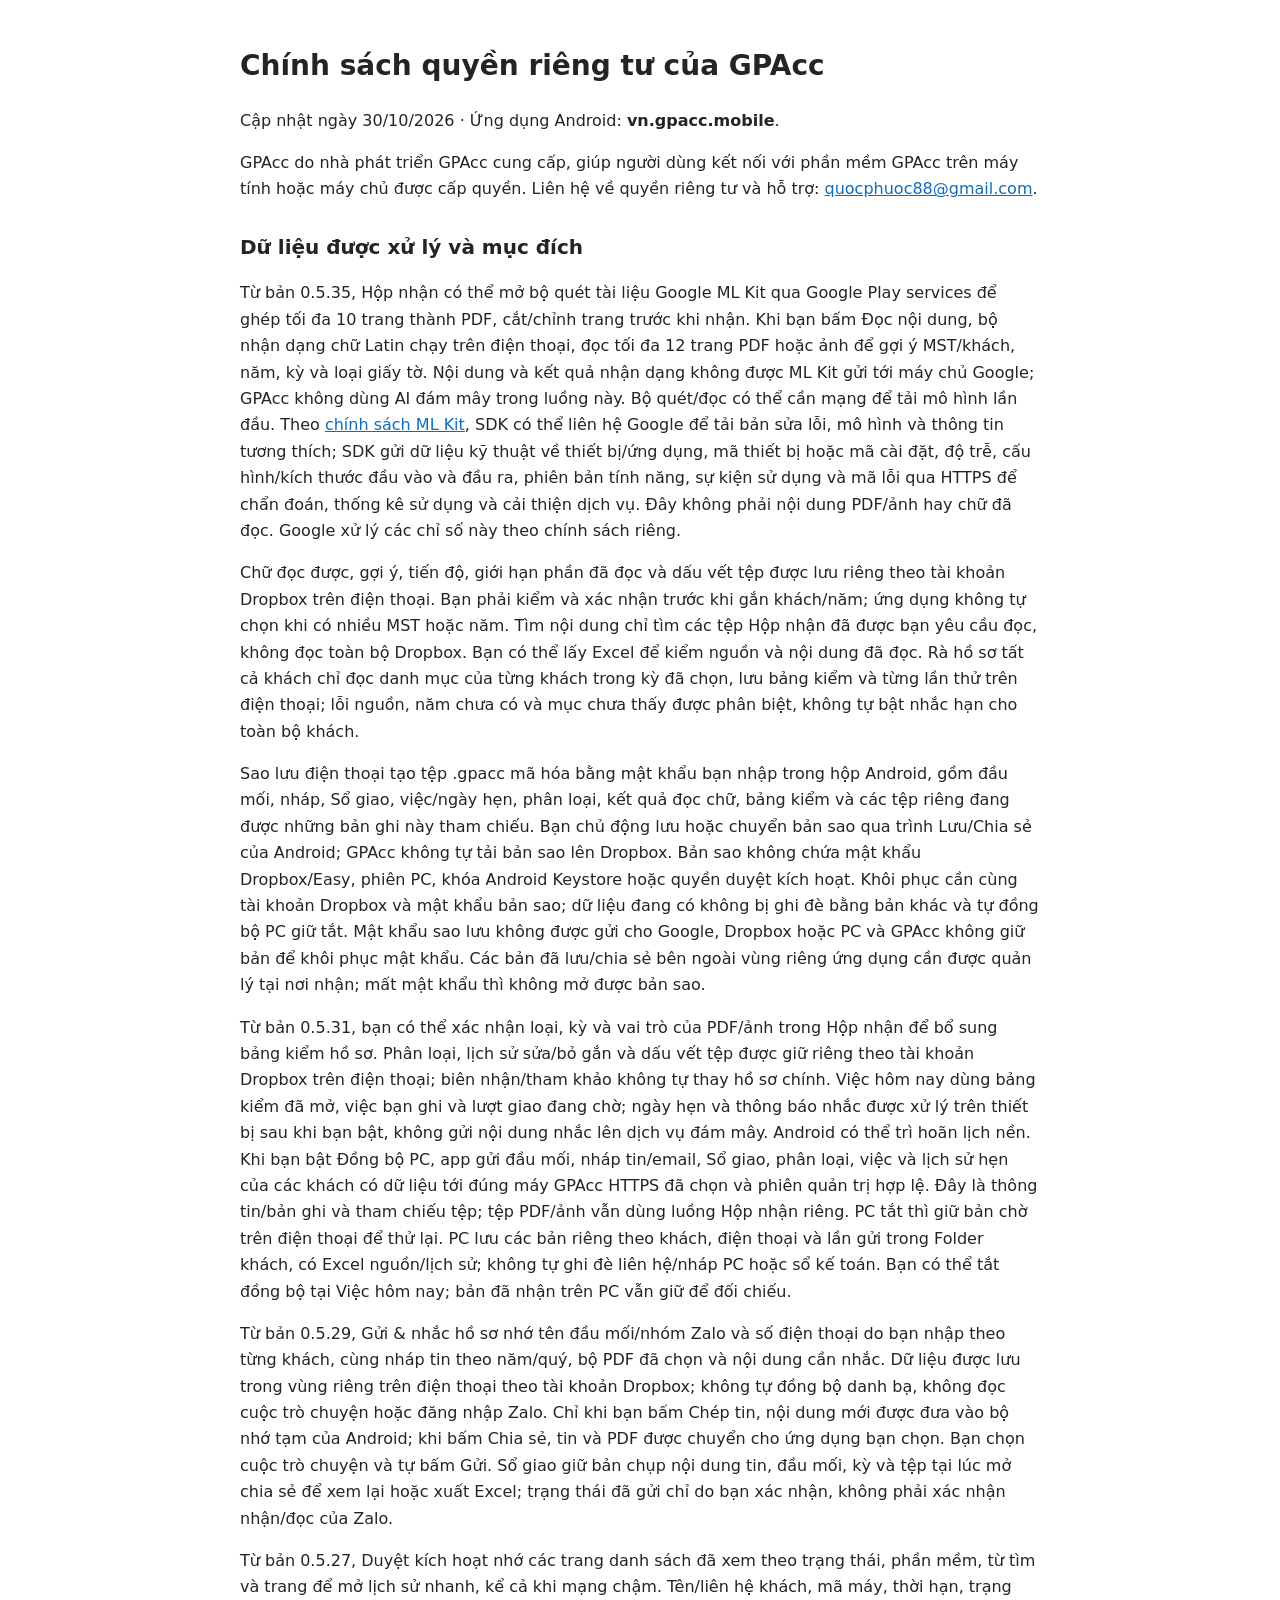
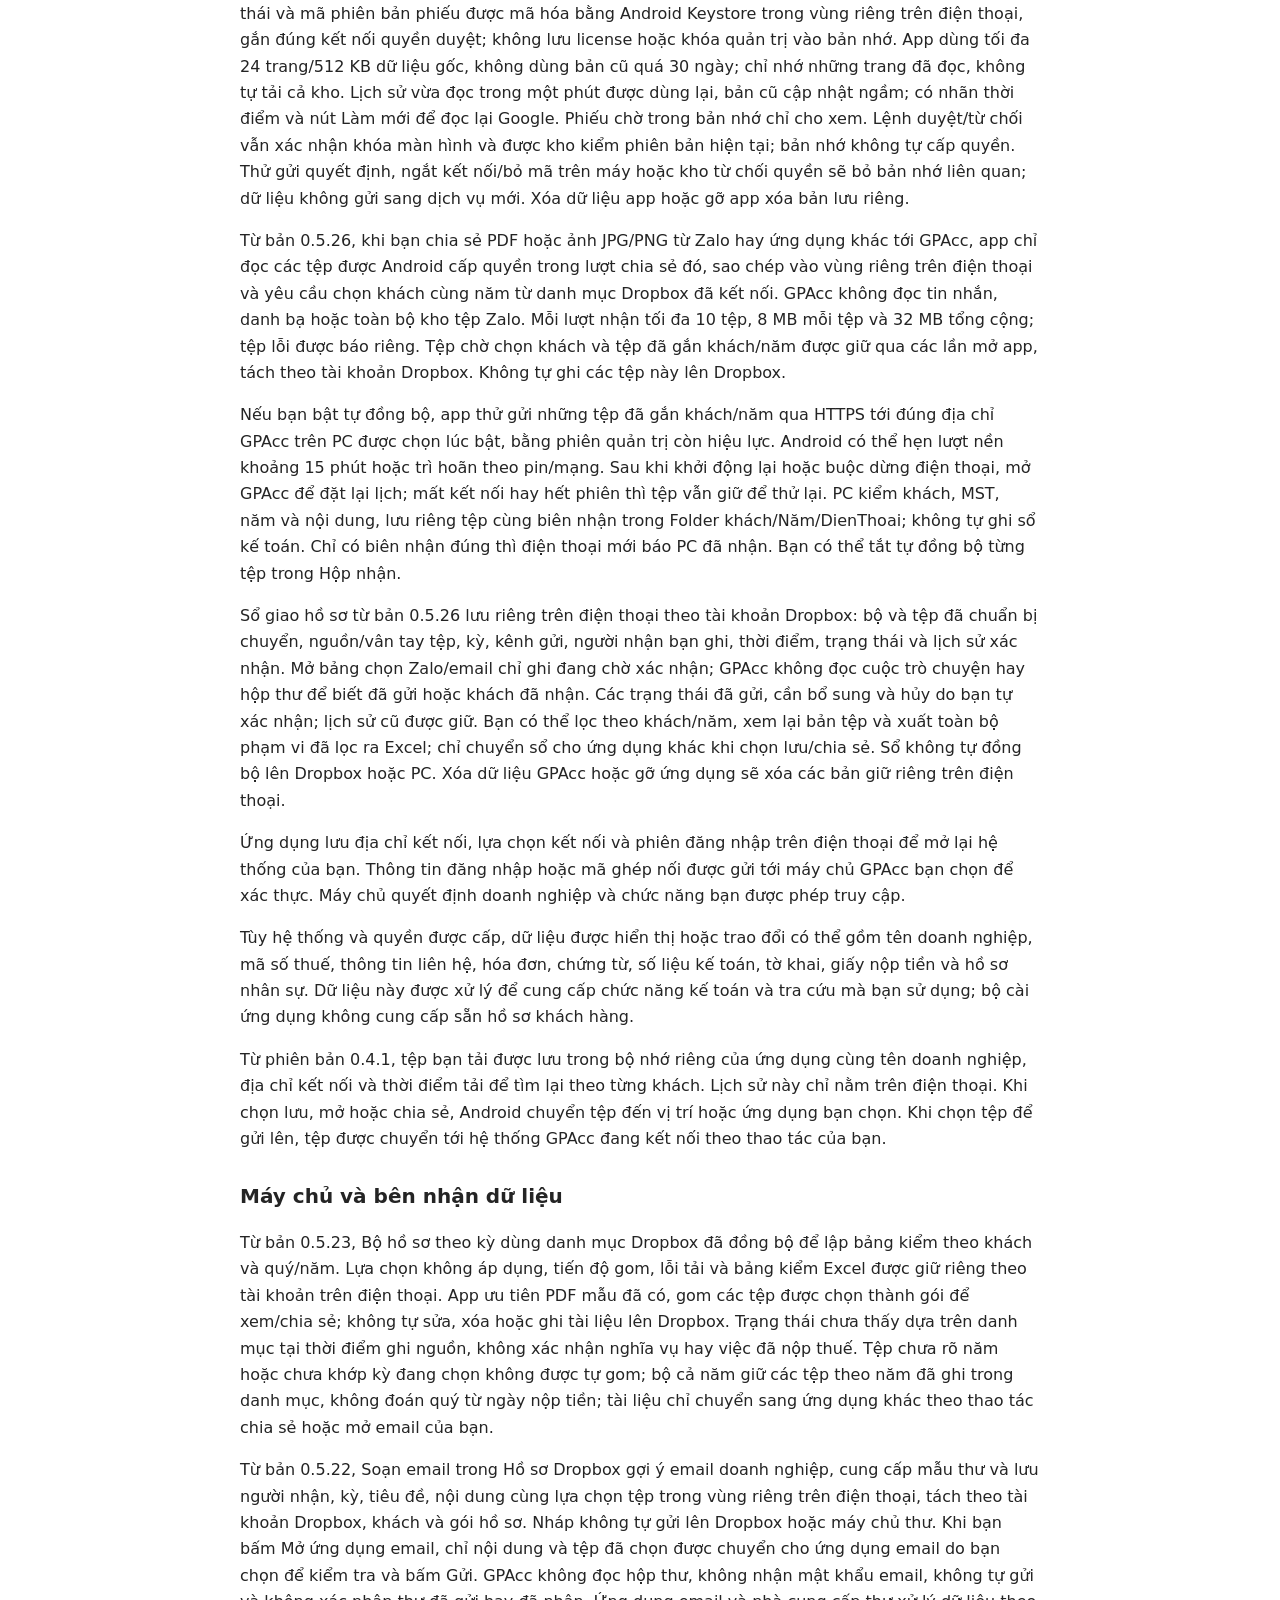
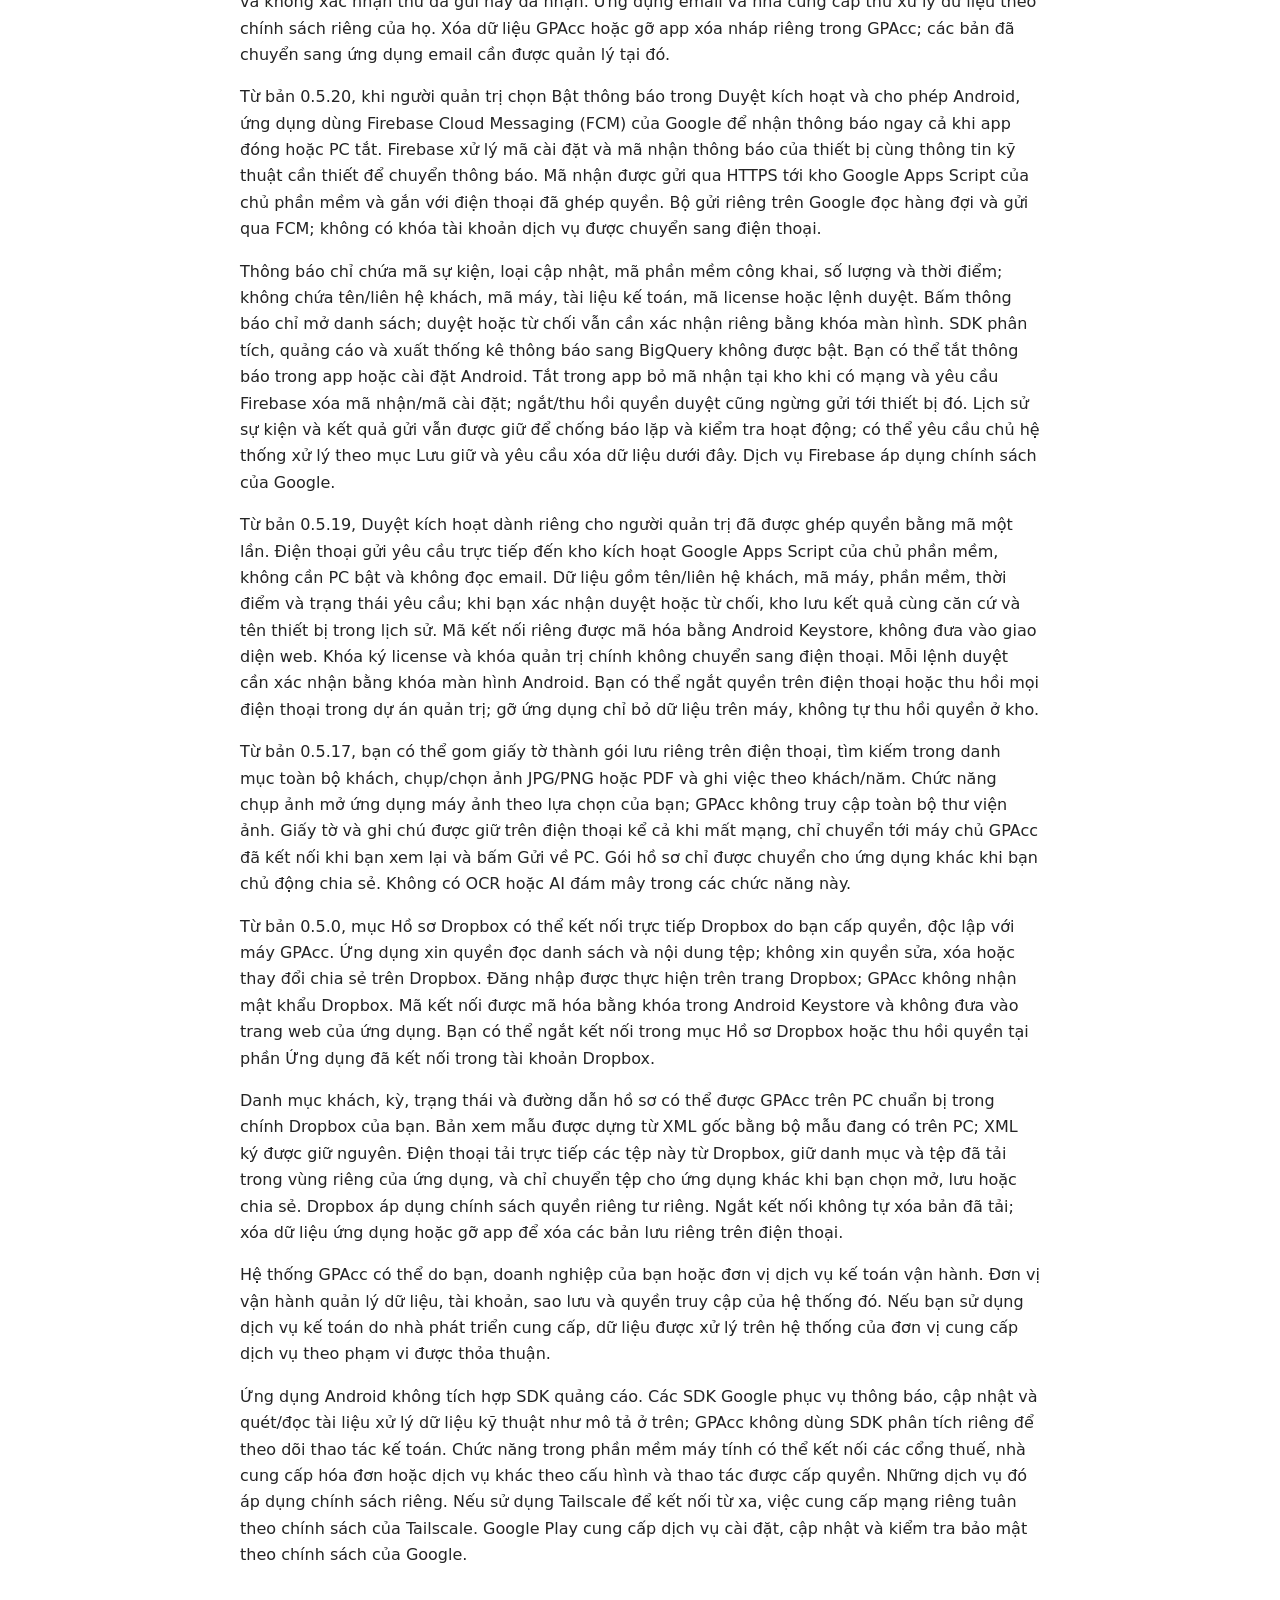
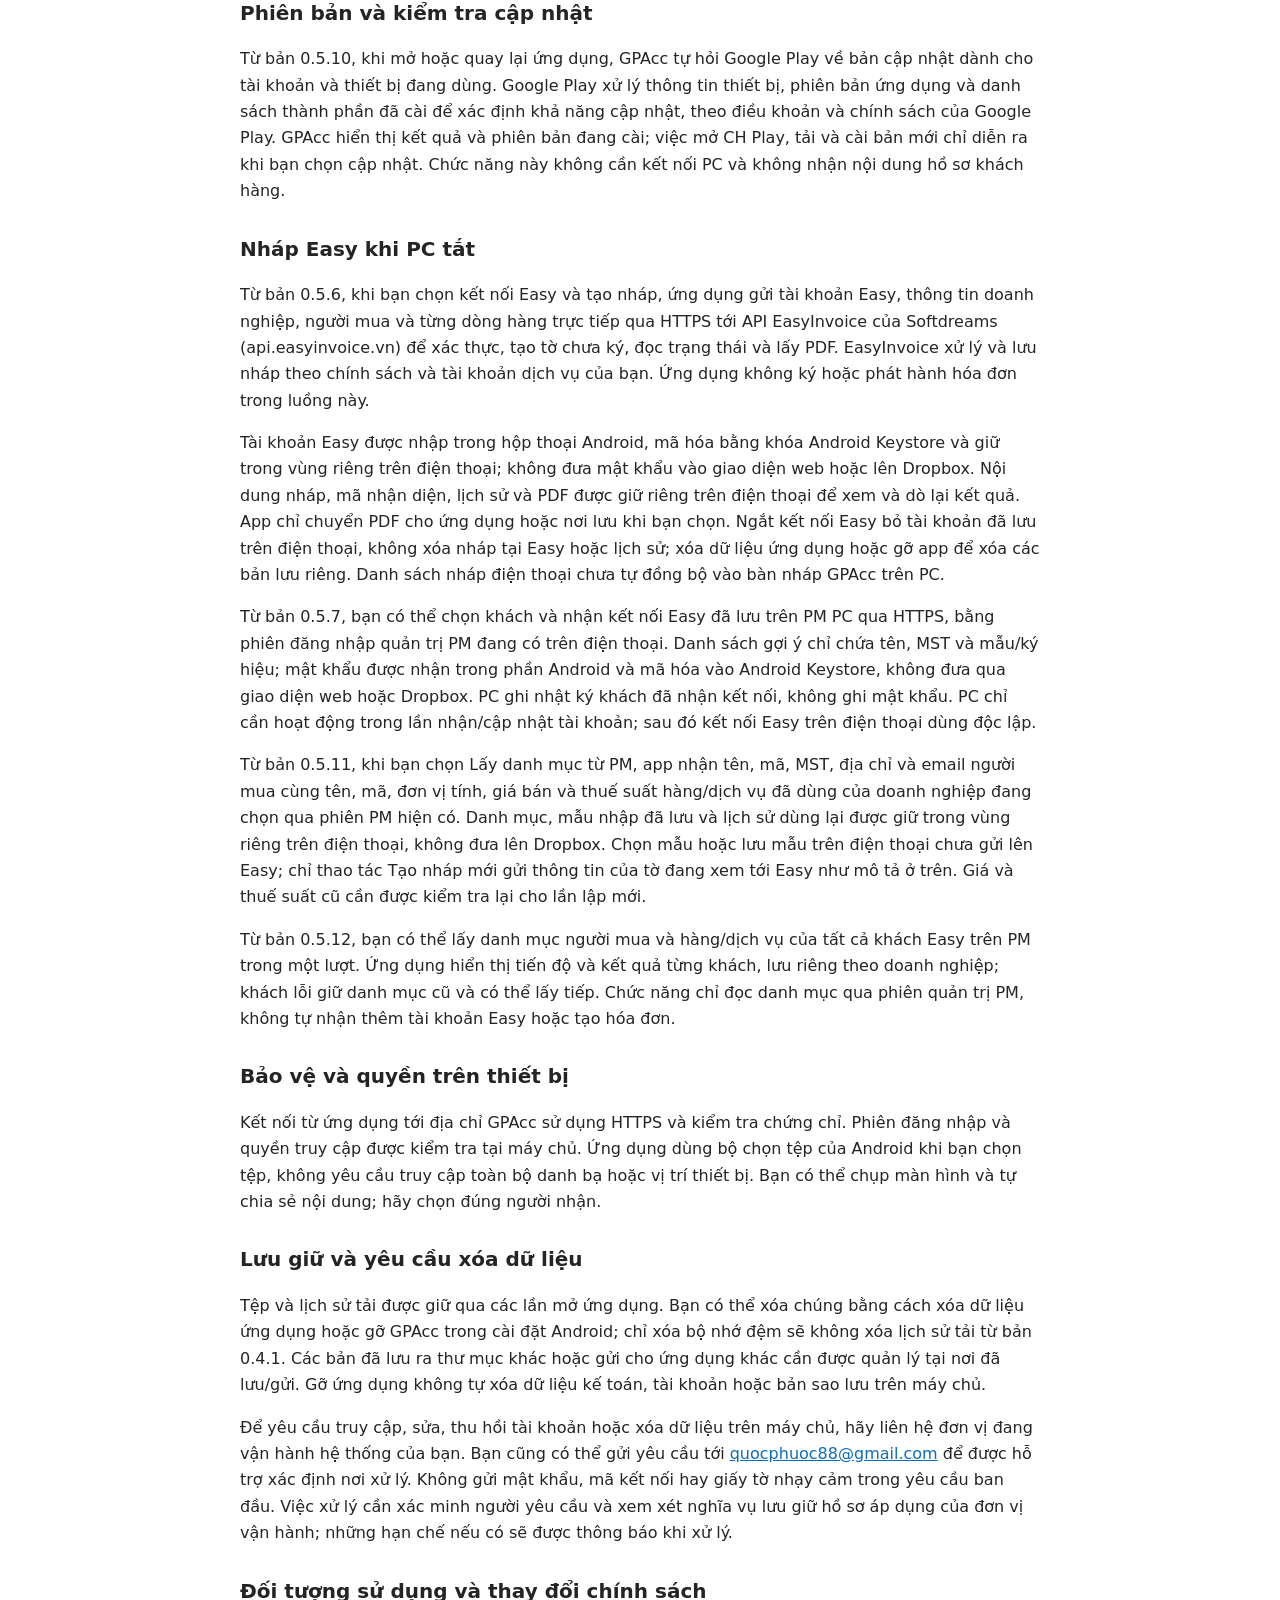
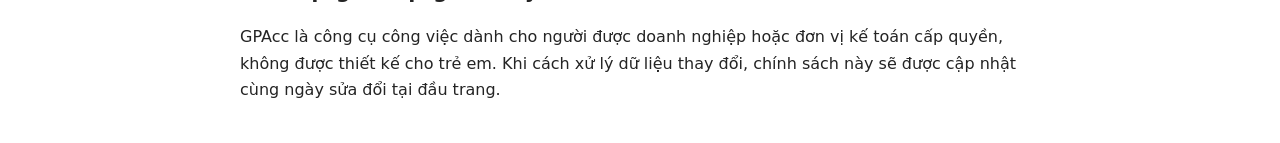
==== privacy.html @ acc5f8e7 "Android0.5.35: quet/doc chu tren dien thoai, thong ke SDK va sao luu ma hoa — user approved" ====
<!doctype html><html lang="vi"><head><meta charset="utf-8"><meta name="viewport" content="width=device-width,initial-scale=1">
<title>GPAcc — Chính sách quyền riêng tư</title>
<style>body{font:16px/1.65 system-ui,sans-serif;color:#242424;max-width:800px;margin:auto;padding:24px}h1{font-size:28px}h2{font-size:20px;margin-top:28px}a{color:#0F6CBD}</style></head><body>
<h1>Chính sách quyền riêng tư của GPAcc</h1><p>Cập nhật ngày 30/10/2026 · Ứng dụng Android: <strong>vn.gpacc.mobile</strong>.</p>
<p>GPAcc do nhà phát triển GPAcc cung cấp, giúp người dùng kết nối với phần mềm GPAcc trên máy tính hoặc máy chủ được cấp quyền. Liên hệ về quyền riêng tư và hỗ trợ: <a href="mailto:quocphuoc88@gmail.com">quocphuoc88@gmail.com</a>.</p>
<h2>Dữ liệu được xử lý và mục đích</h2>
<p>Từ bản 0.5.35, Hộp nhận có thể mở bộ quét tài liệu Google ML Kit qua Google Play services để ghép tối đa 10 trang thành PDF, cắt/chỉnh trang trước khi nhận. Khi bạn bấm Đọc nội dung, bộ nhận dạng chữ Latin chạy trên điện thoại, đọc tối đa 12 trang PDF hoặc ảnh để gợi ý MST/khách, năm, kỳ và loại giấy tờ. Nội dung và kết quả nhận dạng không được ML Kit gửi tới máy chủ Google; GPAcc không dùng AI đám mây trong luồng này. Bộ quét/đọc có thể cần mạng để tải mô hình lần đầu. Theo <a href="https://developers.google.com/ml-kit/terms">chính sách ML Kit</a>, SDK có thể liên hệ Google để tải bản sửa lỗi, mô hình và thông tin tương thích; SDK gửi dữ liệu kỹ thuật về thiết bị/ứng dụng, mã thiết bị hoặc mã cài đặt, độ trễ, cấu hình/kích thước đầu vào và đầu ra, phiên bản tính năng, sự kiện sử dụng và mã lỗi qua HTTPS để chẩn đoán, thống kê sử dụng và cải thiện dịch vụ. Đây không phải nội dung PDF/ảnh hay chữ đã đọc. Google xử lý các chỉ số này theo chính sách riêng.</p>
<p>Chữ đọc được, gợi ý, tiến độ, giới hạn phần đã đọc và dấu vết tệp được lưu riêng theo tài khoản Dropbox trên điện thoại. Bạn phải kiểm và xác nhận trước khi gắn khách/năm; ứng dụng không tự chọn khi có nhiều MST hoặc năm. Tìm nội dung chỉ tìm các tệp Hộp nhận đã được bạn yêu cầu đọc, không đọc toàn bộ Dropbox. Bạn có thể lấy Excel để kiểm nguồn và nội dung đã đọc. Rà hồ sơ tất cả khách chỉ đọc danh mục của từng khách trong kỳ đã chọn, lưu bảng kiểm và từng lần thử trên điện thoại; lỗi nguồn, năm chưa có và mục chưa thấy được phân biệt, không tự bật nhắc hạn cho toàn bộ khách.</p>
<p>Sao lưu điện thoại tạo tệp .gpacc mã hóa bằng mật khẩu bạn nhập trong hộp Android, gồm đầu mối, nháp, Sổ giao, việc/ngày hẹn, phân loại, kết quả đọc chữ, bảng kiểm và các tệp riêng đang được những bản ghi này tham chiếu. Bạn chủ động lưu hoặc chuyển bản sao qua trình Lưu/Chia sẻ của Android; GPAcc không tự tải bản sao lên Dropbox. Bản sao không chứa mật khẩu Dropbox/Easy, phiên PC, khóa Android Keystore hoặc quyền duyệt kích hoạt. Khôi phục cần cùng tài khoản Dropbox và mật khẩu bản sao; dữ liệu đang có không bị ghi đè bằng bản khác và tự đồng bộ PC giữ tắt. Mật khẩu sao lưu không được gửi cho Google, Dropbox hoặc PC và GPAcc không giữ bản để khôi phục mật khẩu. Các bản đã lưu/chia sẻ bên ngoài vùng riêng ứng dụng cần được quản lý tại nơi nhận; mất mật khẩu thì không mở được bản sao.</p>
<p>Từ bản 0.5.31, bạn có thể xác nhận loại, kỳ và vai trò của PDF/ảnh trong Hộp nhận để bổ sung bảng kiểm hồ sơ. Phân loại, lịch sử sửa/bỏ gắn và dấu vết tệp được giữ riêng theo tài khoản Dropbox trên điện thoại; biên nhận/tham khảo không tự thay hồ sơ chính. Việc hôm nay dùng bảng kiểm đã mở, việc bạn ghi và lượt giao đang chờ; ngày hẹn và thông báo nhắc được xử lý trên thiết bị sau khi bạn bật, không gửi nội dung nhắc lên dịch vụ đám mây. Android có thể trì hoãn lịch nền. Khi bạn bật Đồng bộ PC, app gửi đầu mối, nháp tin/email, Sổ giao, phân loại, việc và lịch sử hẹn của các khách có dữ liệu tới đúng máy GPAcc HTTPS đã chọn và phiên quản trị hợp lệ. Đây là thông tin/bản ghi và tham chiếu tệp; tệp PDF/ảnh vẫn dùng luồng Hộp nhận riêng. PC tắt thì giữ bản chờ trên điện thoại để thử lại. PC lưu các bản riêng theo khách, điện thoại và lần gửi trong Folder khách, có Excel nguồn/lịch sử; không tự ghi đè liên hệ/nháp PC hoặc sổ kế toán. Bạn có thể tắt đồng bộ tại Việc hôm nay; bản đã nhận trên PC vẫn giữ để đối chiếu.</p>
<p>Từ bản 0.5.29, Gửi &amp; nhắc hồ sơ nhớ tên đầu mối/nhóm Zalo và số điện thoại do bạn nhập theo từng khách, cùng nháp tin theo năm/quý, bộ PDF đã chọn và nội dung cần nhắc. Dữ liệu được lưu trong vùng riêng trên điện thoại theo tài khoản Dropbox; không tự đồng bộ danh bạ, không đọc cuộc trò chuyện hoặc đăng nhập Zalo. Chỉ khi bạn bấm Chép tin, nội dung mới được đưa vào bộ nhớ tạm của Android; khi bấm Chia sẻ, tin và PDF được chuyển cho ứng dụng bạn chọn. Bạn chọn cuộc trò chuyện và tự bấm Gửi. Sổ giao giữ bản chụp nội dung tin, đầu mối, kỳ và tệp tại lúc mở chia sẻ để xem lại hoặc xuất Excel; trạng thái đã gửi chỉ do bạn xác nhận, không phải xác nhận nhận/đọc của Zalo.</p>
<p>Từ bản 0.5.27, Duyệt kích hoạt nhớ các trang danh sách đã xem theo trạng thái, phần mềm, từ tìm và trang để mở lịch sử nhanh, kể cả khi mạng chậm. Tên/liên hệ khách, mã máy, thời hạn, trạng thái và mã phiên bản phiếu được mã hóa bằng Android Keystore trong vùng riêng trên điện thoại, gắn đúng kết nối quyền duyệt; không lưu license hoặc khóa quản trị vào bản nhớ. App dùng tối đa 24 trang/512 KB dữ liệu gốc, không dùng bản cũ quá 30 ngày; chỉ nhớ những trang đã đọc, không tự tải cả kho. Lịch sử vừa đọc trong một phút được dùng lại, bản cũ cập nhật ngầm; có nhãn thời điểm và nút Làm mới để đọc lại Google. Phiếu chờ trong bản nhớ chỉ cho xem. Lệnh duyệt/từ chối vẫn xác nhận khóa màn hình và được kho kiểm phiên bản hiện tại; bản nhớ không tự cấp quyền. Thử gửi quyết định, ngắt kết nối/bỏ mã trên máy hoặc kho từ chối quyền sẽ bỏ bản nhớ liên quan; dữ liệu không gửi sang dịch vụ mới. Xóa dữ liệu app hoặc gỡ app xóa bản lưu riêng.</p>
<p>Từ bản 0.5.26, khi bạn chia sẻ PDF hoặc ảnh JPG/PNG từ Zalo hay ứng dụng khác tới GPAcc, app chỉ đọc các tệp được Android cấp quyền trong lượt chia sẻ đó, sao chép vào vùng riêng trên điện thoại và yêu cầu chọn khách cùng năm từ danh mục Dropbox đã kết nối. GPAcc không đọc tin nhắn, danh bạ hoặc toàn bộ kho tệp Zalo. Mỗi lượt nhận tối đa 10 tệp, 8 MB mỗi tệp và 32 MB tổng cộng; tệp lỗi được báo riêng. Tệp chờ chọn khách và tệp đã gắn khách/năm được giữ qua các lần mở app, tách theo tài khoản Dropbox. Không tự ghi các tệp này lên Dropbox.</p>
<p>Nếu bạn bật tự đồng bộ, app thử gửi những tệp đã gắn khách/năm qua HTTPS tới đúng địa chỉ GPAcc trên PC được chọn lúc bật, bằng phiên quản trị còn hiệu lực. Android có thể hẹn lượt nền khoảng 15 phút hoặc trì hoãn theo pin/mạng. Sau khi khởi động lại hoặc buộc dừng điện thoại, mở GPAcc để đặt lại lịch; mất kết nối hay hết phiên thì tệp vẫn giữ để thử lại. PC kiểm khách, MST, năm và nội dung, lưu riêng tệp cùng biên nhận trong Folder khách/Năm/DienThoai; không tự ghi sổ kế toán. Chỉ có biên nhận đúng thì điện thoại mới báo PC đã nhận. Bạn có thể tắt tự đồng bộ từng tệp trong Hộp nhận.</p>
<p>Sổ giao hồ sơ từ bản 0.5.26 lưu riêng trên điện thoại theo tài khoản Dropbox: bộ và tệp đã chuẩn bị chuyển, nguồn/vân tay tệp, kỳ, kênh gửi, người nhận bạn ghi, thời điểm, trạng thái và lịch sử xác nhận. Mở bảng chọn Zalo/email chỉ ghi đang chờ xác nhận; GPAcc không đọc cuộc trò chuyện hay hộp thư để biết đã gửi hoặc khách đã nhận. Các trạng thái đã gửi, cần bổ sung và hủy do bạn tự xác nhận; lịch sử cũ được giữ. Bạn có thể lọc theo khách/năm, xem lại bản tệp và xuất toàn bộ phạm vi đã lọc ra Excel; chỉ chuyển sổ cho ứng dụng khác khi chọn lưu/chia sẻ. Sổ không tự đồng bộ lên Dropbox hoặc PC. Xóa dữ liệu GPAcc hoặc gỡ ứng dụng sẽ xóa các bản giữ riêng trên điện thoại.</p>
<p>Ứng dụng lưu địa chỉ kết nối, lựa chọn kết nối và phiên đăng nhập trên điện thoại để mở lại hệ thống của bạn. Thông tin đăng nhập hoặc mã ghép nối được gửi tới máy chủ GPAcc bạn chọn để xác thực. Máy chủ quyết định doanh nghiệp và chức năng bạn được phép truy cập.</p>
<p>Tùy hệ thống và quyền được cấp, dữ liệu được hiển thị hoặc trao đổi có thể gồm tên doanh nghiệp, mã số thuế, thông tin liên hệ, hóa đơn, chứng từ, số liệu kế toán, tờ khai, giấy nộp tiền và hồ sơ nhân sự. Dữ liệu này được xử lý để cung cấp chức năng kế toán và tra cứu mà bạn sử dụng; bộ cài ứng dụng không cung cấp sẵn hồ sơ khách hàng.</p>
<p>Từ phiên bản 0.4.1, tệp bạn tải được lưu trong bộ nhớ riêng của ứng dụng cùng tên doanh nghiệp, địa chỉ kết nối và thời điểm tải để tìm lại theo từng khách. Lịch sử này chỉ nằm trên điện thoại. Khi chọn lưu, mở hoặc chia sẻ, Android chuyển tệp đến vị trí hoặc ứng dụng bạn chọn. Khi chọn tệp để gửi lên, tệp được chuyển tới hệ thống GPAcc đang kết nối theo thao tác của bạn.</p>
<h2>Máy chủ và bên nhận dữ liệu</h2>
<p>Từ bản 0.5.23, Bộ hồ sơ theo kỳ dùng danh mục Dropbox đã đồng bộ để lập bảng kiểm theo khách và quý/năm. Lựa chọn không áp dụng, tiến độ gom, lỗi tải và bảng kiểm Excel được giữ riêng theo tài khoản trên điện thoại. App ưu tiên PDF mẫu đã có, gom các tệp được chọn thành gói để xem/chia sẻ; không tự sửa, xóa hoặc ghi tài liệu lên Dropbox. Trạng thái chưa thấy dựa trên danh mục tại thời điểm ghi nguồn, không xác nhận nghĩa vụ hay việc đã nộp thuế. Tệp chưa rõ năm hoặc chưa khớp kỳ đang chọn không được tự gom; bộ cả năm giữ các tệp theo năm đã ghi trong danh mục, không đoán quý từ ngày nộp tiền; tài liệu chỉ chuyển sang ứng dụng khác theo thao tác chia sẻ hoặc mở email của bạn.</p>
<p>Từ bản 0.5.22, Soạn email trong Hồ sơ Dropbox gợi ý email doanh nghiệp, cung cấp mẫu thư và lưu người nhận, kỳ, tiêu đề, nội dung cùng lựa chọn tệp trong vùng riêng trên điện thoại, tách theo tài khoản Dropbox, khách và gói hồ sơ. Nháp không tự gửi lên Dropbox hoặc máy chủ thư. Khi bạn bấm Mở ứng dụng email, chỉ nội dung và tệp đã chọn được chuyển cho ứng dụng email do bạn chọn để kiểm tra và bấm Gửi. GPAcc không đọc hộp thư, không nhận mật khẩu email, không tự gửi và không xác nhận thư đã gửi hay đã nhận. Ứng dụng email và nhà cung cấp thư xử lý dữ liệu theo chính sách riêng của họ. Xóa dữ liệu GPAcc hoặc gỡ app xóa nháp riêng trong GPAcc; các bản đã chuyển sang ứng dụng email cần được quản lý tại đó.</p>
<p>Từ bản 0.5.20, khi người quản trị chọn Bật thông báo trong Duyệt kích hoạt và cho phép Android, ứng dụng dùng Firebase Cloud Messaging (FCM) của Google để nhận thông báo ngay cả khi app đóng hoặc PC tắt. Firebase xử lý mã cài đặt và mã nhận thông báo của thiết bị cùng thông tin kỹ thuật cần thiết để chuyển thông báo. Mã nhận được gửi qua HTTPS tới kho Google Apps Script của chủ phần mềm và gắn với điện thoại đã ghép quyền. Bộ gửi riêng trên Google đọc hàng đợi và gửi qua FCM; không có khóa tài khoản dịch vụ được chuyển sang điện thoại.</p>
<p>Thông báo chỉ chứa mã sự kiện, loại cập nhật, mã phần mềm công khai, số lượng và thời điểm; không chứa tên/liên hệ khách, mã máy, tài liệu kế toán, mã license hoặc lệnh duyệt. Bấm thông báo chỉ mở danh sách; duyệt hoặc từ chối vẫn cần xác nhận riêng bằng khóa màn hình. SDK phân tích, quảng cáo và xuất thống kê thông báo sang BigQuery không được bật. Bạn có thể tắt thông báo trong app hoặc cài đặt Android. Tắt trong app bỏ mã nhận tại kho khi có mạng và yêu cầu Firebase xóa mã nhận/mã cài đặt; ngắt/thu hồi quyền duyệt cũng ngừng gửi tới thiết bị đó. Lịch sử sự kiện và kết quả gửi vẫn được giữ để chống báo lặp và kiểm tra hoạt động; có thể yêu cầu chủ hệ thống xử lý theo mục Lưu giữ và yêu cầu xóa dữ liệu dưới đây. Dịch vụ Firebase áp dụng chính sách của Google.</p>
<p>Từ bản 0.5.19, Duyệt kích hoạt dành riêng cho người quản trị đã được ghép quyền bằng mã một lần. Điện thoại gửi yêu cầu trực tiếp đến kho kích hoạt Google Apps Script của chủ phần mềm, không cần PC bật và không đọc email. Dữ liệu gồm tên/liên hệ khách, mã máy, phần mềm, thời điểm và trạng thái yêu cầu; khi bạn xác nhận duyệt hoặc từ chối, kho lưu kết quả cùng căn cứ và tên thiết bị trong lịch sử. Mã kết nối riêng được mã hóa bằng Android Keystore, không đưa vào giao diện web. Khóa ký license và khóa quản trị chính không chuyển sang điện thoại. Mỗi lệnh duyệt cần xác nhận bằng khóa màn hình Android. Bạn có thể ngắt quyền trên điện thoại hoặc thu hồi mọi điện thoại trong dự án quản trị; gỡ ứng dụng chỉ bỏ dữ liệu trên máy, không tự thu hồi quyền ở kho.</p>
<p>Từ bản 0.5.17, bạn có thể gom giấy tờ thành gói lưu riêng trên điện thoại, tìm kiếm trong danh mục toàn bộ khách, chụp/chọn ảnh JPG/PNG hoặc PDF và ghi việc theo khách/năm. Chức năng chụp ảnh mở ứng dụng máy ảnh theo lựa chọn của bạn; GPAcc không truy cập toàn bộ thư viện ảnh. Giấy tờ và ghi chú được giữ trên điện thoại kể cả khi mất mạng, chỉ chuyển tới máy chủ GPAcc đã kết nối khi bạn xem lại và bấm Gửi về PC. Gói hồ sơ chỉ được chuyển cho ứng dụng khác khi bạn chủ động chia sẻ. Không có OCR hoặc AI đám mây trong các chức năng này.</p>
<p>Từ bản 0.5.0, mục Hồ sơ Dropbox có thể kết nối trực tiếp Dropbox do bạn cấp quyền, độc lập với máy GPAcc. Ứng dụng xin quyền đọc danh sách và nội dung tệp; không xin quyền sửa, xóa hoặc thay đổi chia sẻ trên Dropbox. Đăng nhập được thực hiện trên trang Dropbox; GPAcc không nhận mật khẩu Dropbox. Mã kết nối được mã hóa bằng khóa trong Android Keystore và không đưa vào trang web của ứng dụng. Bạn có thể ngắt kết nối trong mục Hồ sơ Dropbox hoặc thu hồi quyền tại phần Ứng dụng đã kết nối trong tài khoản Dropbox.</p>
<p>Danh mục khách, kỳ, trạng thái và đường dẫn hồ sơ có thể được GPAcc trên PC chuẩn bị trong chính Dropbox của bạn. Bản xem mẫu được dựng từ XML gốc bằng bộ mẫu đang có trên PC; XML ký được giữ nguyên. Điện thoại tải trực tiếp các tệp này từ Dropbox, giữ danh mục và tệp đã tải trong vùng riêng của ứng dụng, và chỉ chuyển tệp cho ứng dụng khác khi bạn chọn mở, lưu hoặc chia sẻ. Dropbox áp dụng chính sách quyền riêng tư riêng. Ngắt kết nối không tự xóa bản đã tải; xóa dữ liệu ứng dụng hoặc gỡ app để xóa các bản lưu riêng trên điện thoại.</p>
<p>Hệ thống GPAcc có thể do bạn, doanh nghiệp của bạn hoặc đơn vị dịch vụ kế toán vận hành. Đơn vị vận hành quản lý dữ liệu, tài khoản, sao lưu và quyền truy cập của hệ thống đó. Nếu bạn sử dụng dịch vụ kế toán do nhà phát triển cung cấp, dữ liệu được xử lý trên hệ thống của đơn vị cung cấp dịch vụ theo phạm vi được thỏa thuận.</p>
<p>Ứng dụng Android không tích hợp SDK quảng cáo. Các SDK Google phục vụ thông báo, cập nhật và quét/đọc tài liệu xử lý dữ liệu kỹ thuật như mô tả ở trên; GPAcc không dùng SDK phân tích riêng để theo dõi thao tác kế toán. Chức năng trong phần mềm máy tính có thể kết nối các cổng thuế, nhà cung cấp hóa đơn hoặc dịch vụ khác theo cấu hình và thao tác được cấp quyền. Những dịch vụ đó áp dụng chính sách riêng. Nếu sử dụng Tailscale để kết nối từ xa, việc cung cấp mạng riêng tuân theo chính sách của Tailscale. Google Play cung cấp dịch vụ cài đặt, cập nhật và kiểm tra bảo mật theo chính sách của Google.</p>
<h2>Phiên bản và kiểm tra cập nhật</h2>
<p>Từ bản 0.5.10, khi mở hoặc quay lại ứng dụng, GPAcc tự hỏi Google Play về bản cập nhật dành cho tài khoản và thiết bị đang dùng. Google Play xử lý thông tin thiết bị, phiên bản ứng dụng và danh sách thành phần đã cài để xác định khả năng cập nhật, theo điều khoản và chính sách của Google Play. GPAcc hiển thị kết quả và phiên bản đang cài; việc mở CH Play, tải và cài bản mới chỉ diễn ra khi bạn chọn cập nhật. Chức năng này không cần kết nối PC và không nhận nội dung hồ sơ khách hàng.</p>
<h2>Nháp Easy khi PC tắt</h2>
<p>Từ bản 0.5.6, khi bạn chọn kết nối Easy và tạo nháp, ứng dụng gửi tài khoản Easy, thông tin doanh nghiệp, người mua và từng dòng hàng trực tiếp qua HTTPS tới API EasyInvoice của Softdreams (api.easyinvoice.vn) để xác thực, tạo tờ chưa ký, đọc trạng thái và lấy PDF. EasyInvoice xử lý và lưu nháp theo chính sách và tài khoản dịch vụ của bạn. Ứng dụng không ký hoặc phát hành hóa đơn trong luồng này.</p>
<p>Tài khoản Easy được nhập trong hộp thoại Android, mã hóa bằng khóa Android Keystore và giữ trong vùng riêng trên điện thoại; không đưa mật khẩu vào giao diện web hoặc lên Dropbox. Nội dung nháp, mã nhận diện, lịch sử và PDF được giữ riêng trên điện thoại để xem và dò lại kết quả. App chỉ chuyển PDF cho ứng dụng hoặc nơi lưu khi bạn chọn. Ngắt kết nối Easy bỏ tài khoản đã lưu trên điện thoại, không xóa nháp tại Easy hoặc lịch sử; xóa dữ liệu ứng dụng hoặc gỡ app để xóa các bản lưu riêng. Danh sách nháp điện thoại chưa tự đồng bộ vào bàn nháp GPAcc trên PC.</p>
<p>Từ bản 0.5.7, bạn có thể chọn khách và nhận kết nối Easy đã lưu trên PM PC qua HTTPS, bằng phiên đăng nhập quản trị PM đang có trên điện thoại. Danh sách gợi ý chỉ chứa tên, MST và mẫu/ký hiệu; mật khẩu được nhận trong phần Android và mã hóa vào Android Keystore, không đưa qua giao diện web hoặc Dropbox. PC ghi nhật ký khách đã nhận kết nối, không ghi mật khẩu. PC chỉ cần hoạt động trong lần nhận/cập nhật tài khoản; sau đó kết nối Easy trên điện thoại dùng độc lập.</p>
<p>Từ bản 0.5.11, khi bạn chọn Lấy danh mục từ PM, app nhận tên, mã, MST, địa chỉ và email người mua cùng tên, mã, đơn vị tính, giá bán và thuế suất hàng/dịch vụ đã dùng của doanh nghiệp đang chọn qua phiên PM hiện có. Danh mục, mẫu nhập đã lưu và lịch sử dùng lại được giữ trong vùng riêng trên điện thoại, không đưa lên Dropbox. Chọn mẫu hoặc lưu mẫu trên điện thoại chưa gửi lên Easy; chỉ thao tác Tạo nháp mới gửi thông tin của tờ đang xem tới Easy như mô tả ở trên. Giá và thuế suất cũ cần được kiểm tra lại cho lần lập mới.</p>
<p>Từ bản 0.5.12, bạn có thể lấy danh mục người mua và hàng/dịch vụ của tất cả khách Easy trên PM trong một lượt. Ứng dụng hiển thị tiến độ và kết quả từng khách, lưu riêng theo doanh nghiệp; khách lỗi giữ danh mục cũ và có thể lấy tiếp. Chức năng chỉ đọc danh mục qua phiên quản trị PM, không tự nhận thêm tài khoản Easy hoặc tạo hóa đơn.</p>
<h2>Bảo vệ và quyền trên thiết bị</h2>
<p>Kết nối từ ứng dụng tới địa chỉ GPAcc sử dụng HTTPS và kiểm tra chứng chỉ. Phiên đăng nhập và quyền truy cập được kiểm tra tại máy chủ. Ứng dụng dùng bộ chọn tệp của Android khi bạn chọn tệp, không yêu cầu truy cập toàn bộ danh bạ hoặc vị trí thiết bị. Bạn có thể chụp màn hình và tự chia sẻ nội dung; hãy chọn đúng người nhận.</p>
<h2>Lưu giữ và yêu cầu xóa dữ liệu</h2>
<p>Tệp và lịch sử tải được giữ qua các lần mở ứng dụng. Bạn có thể xóa chúng bằng cách xóa dữ liệu ứng dụng hoặc gỡ GPAcc trong cài đặt Android; chỉ xóa bộ nhớ đệm sẽ không xóa lịch sử tải từ bản 0.4.1. Các bản đã lưu ra thư mục khác hoặc gửi cho ứng dụng khác cần được quản lý tại nơi đã lưu/gửi. Gỡ ứng dụng không tự xóa dữ liệu kế toán, tài khoản hoặc bản sao lưu trên máy chủ.</p>
<p>Để yêu cầu truy cập, sửa, thu hồi tài khoản hoặc xóa dữ liệu trên máy chủ, hãy liên hệ đơn vị đang vận hành hệ thống của bạn. Bạn cũng có thể gửi yêu cầu tới <a href="mailto:quocphuoc88@gmail.com">quocphuoc88@gmail.com</a> để được hỗ trợ xác định nơi xử lý. Không gửi mật khẩu, mã kết nối hay giấy tờ nhạy cảm trong yêu cầu ban đầu. Việc xử lý cần xác minh người yêu cầu và xem xét nghĩa vụ lưu giữ hồ sơ áp dụng của đơn vị vận hành; những hạn chế nếu có sẽ được thông báo khi xử lý.</p>
<h2>Đối tượng sử dụng và thay đổi chính sách</h2>
<p>GPAcc là công cụ công việc dành cho người được doanh nghiệp hoặc đơn vị kế toán cấp quyền, không được thiết kế cho trẻ em. Khi cách xử lý dữ liệu thay đổi, chính sách này sẽ được cập nhật cùng ngày sửa đổi tại đầu trang.</p>
</body></html>
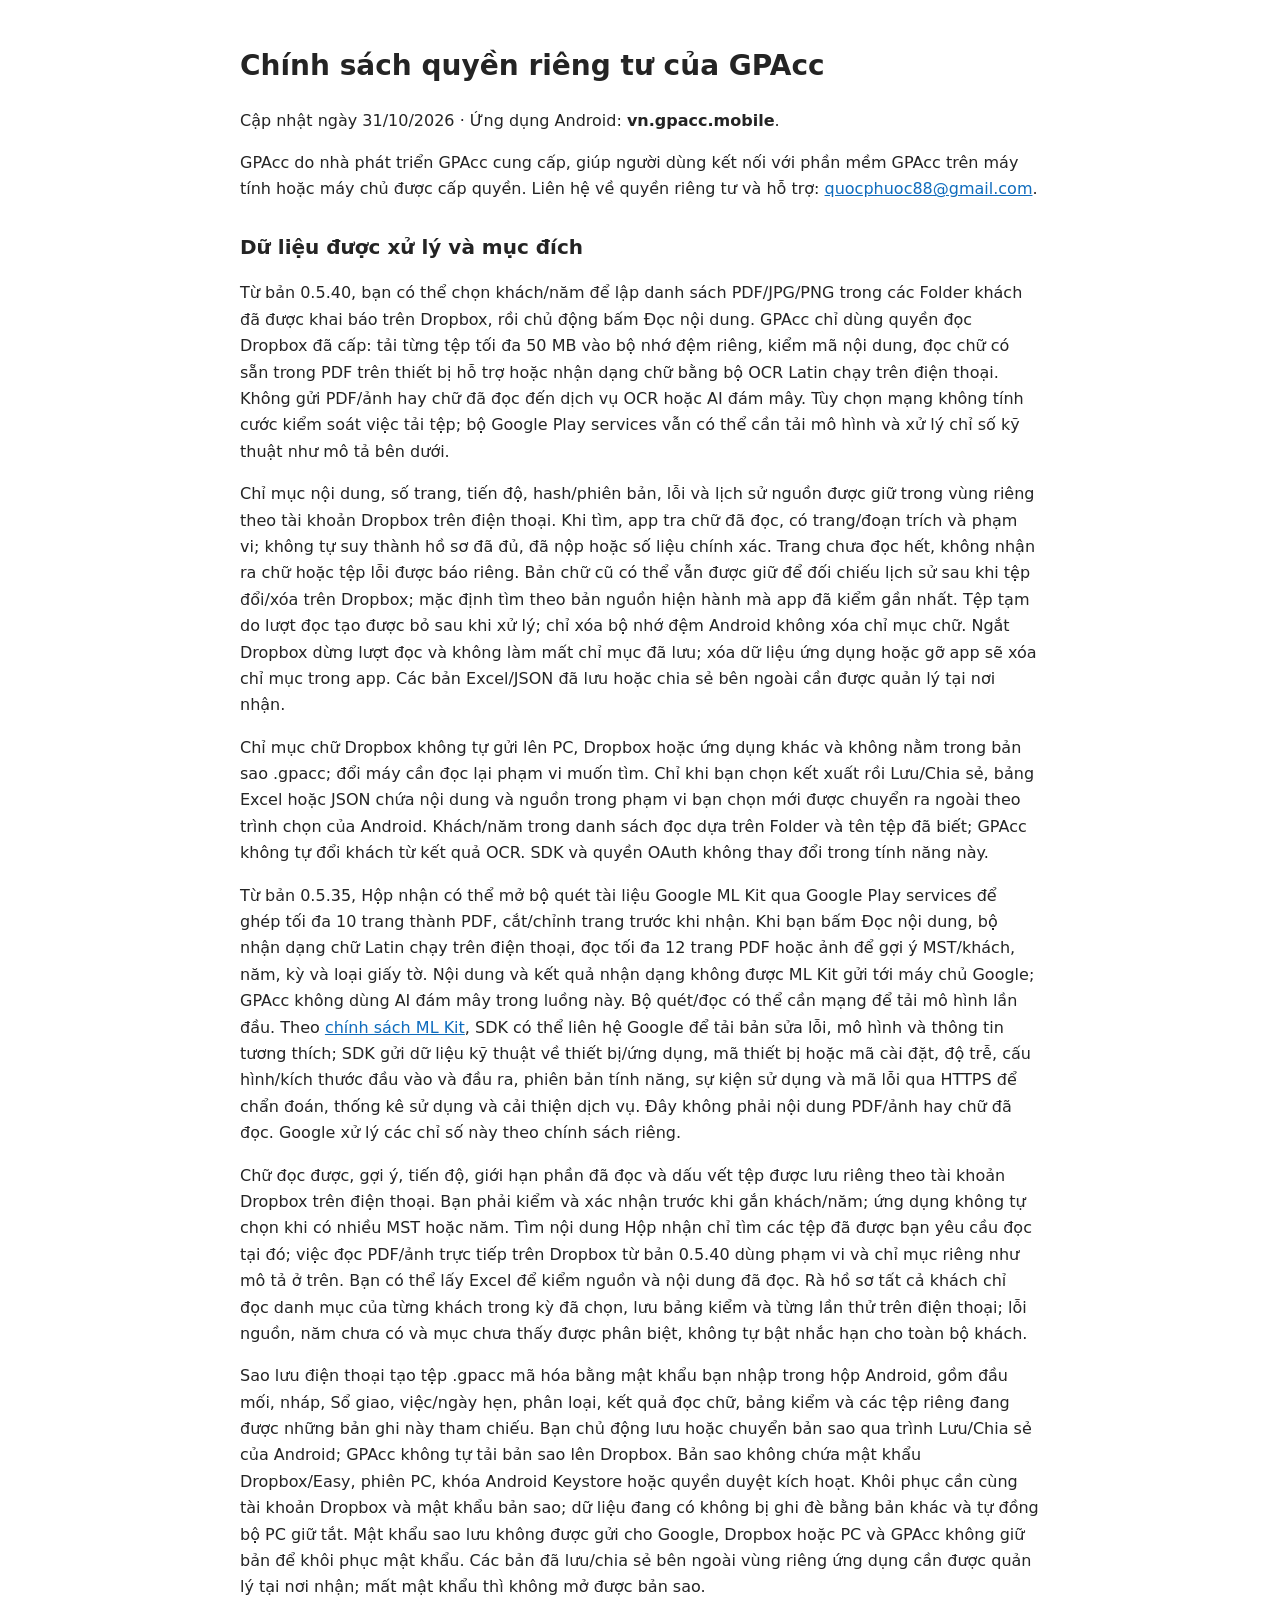
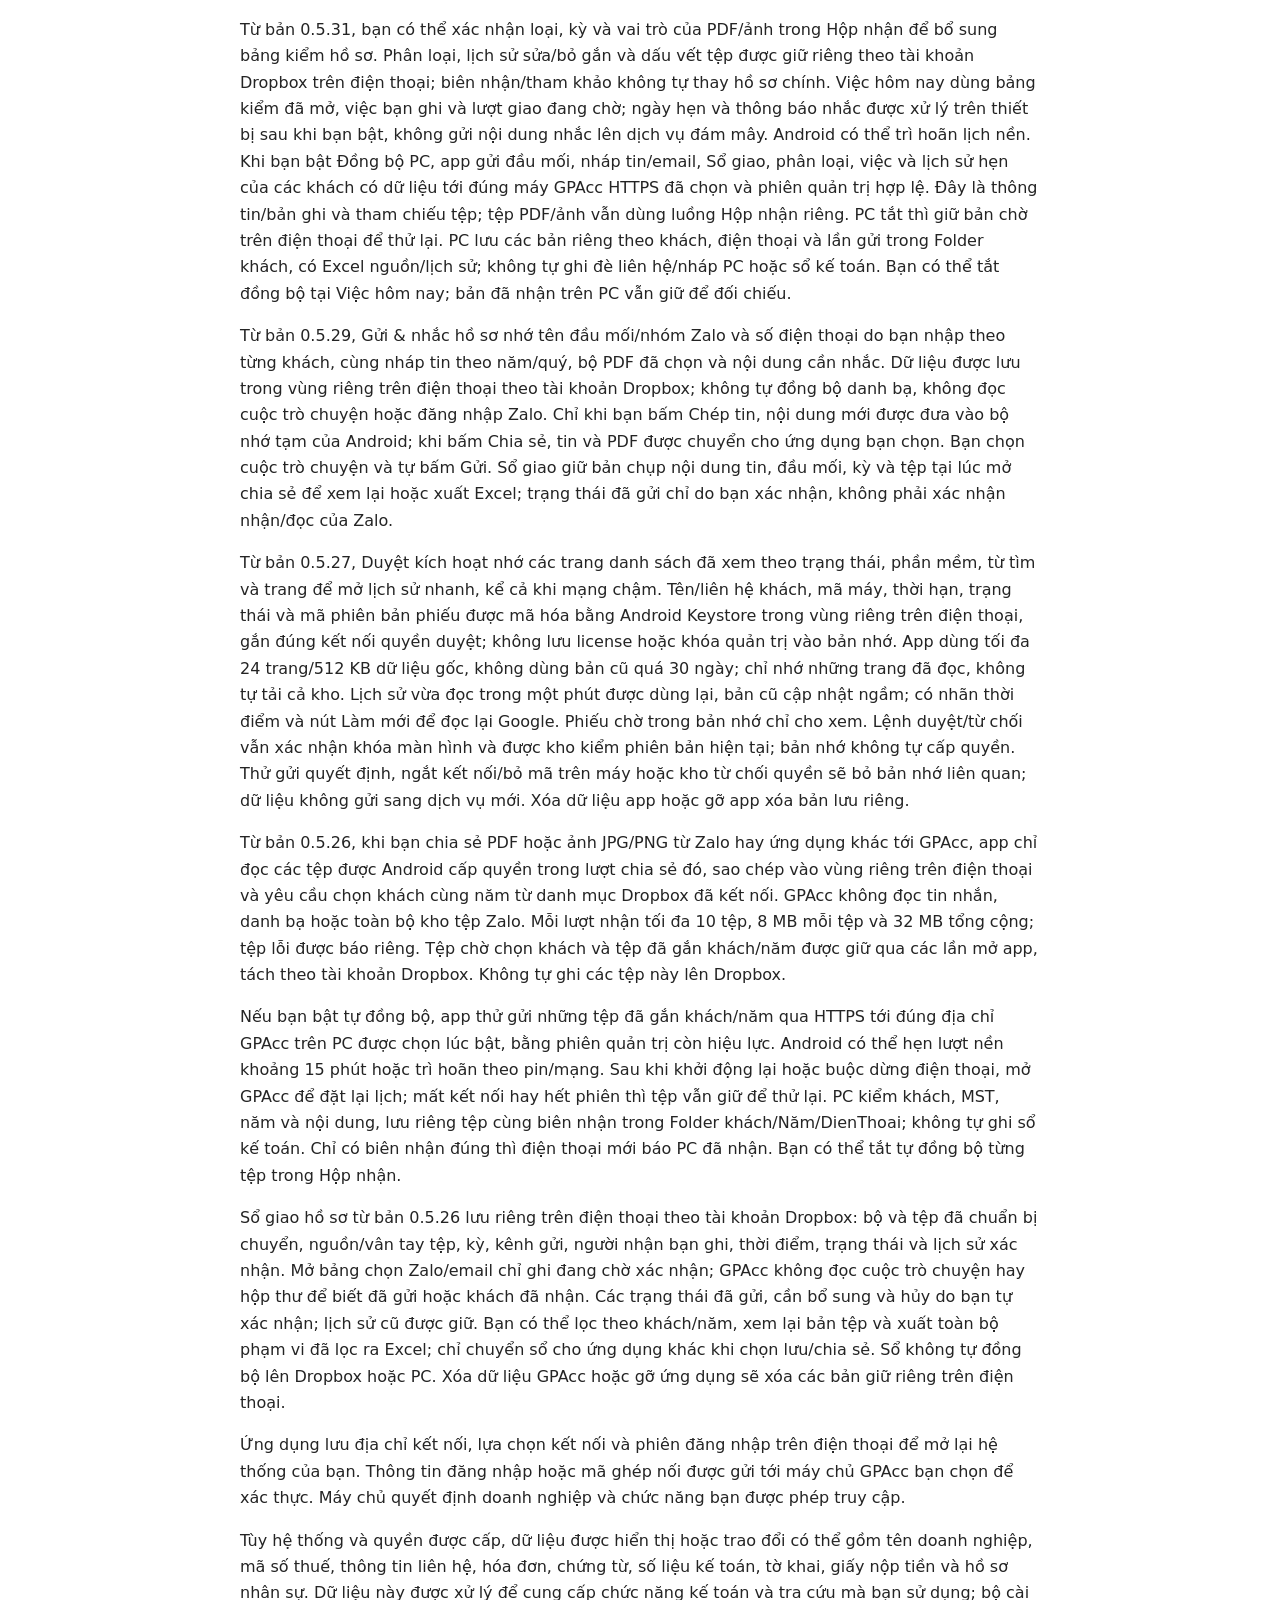
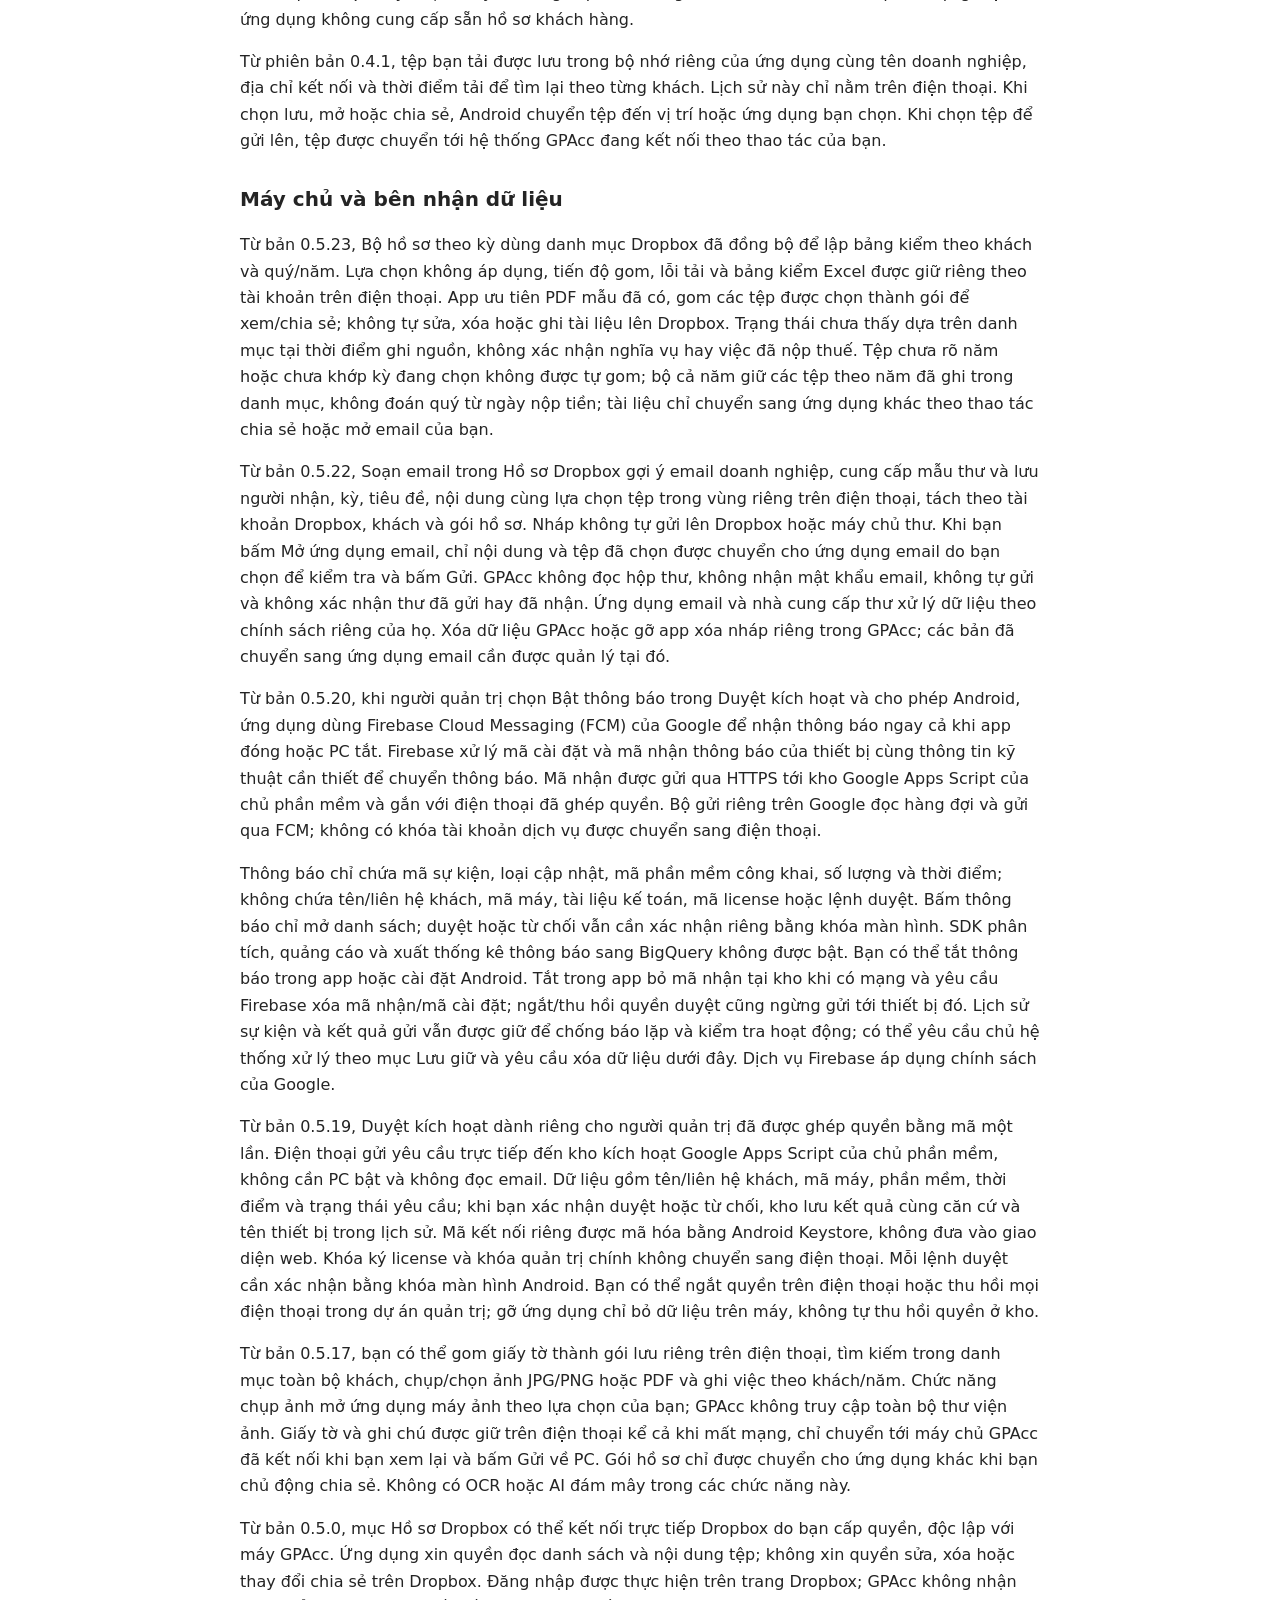
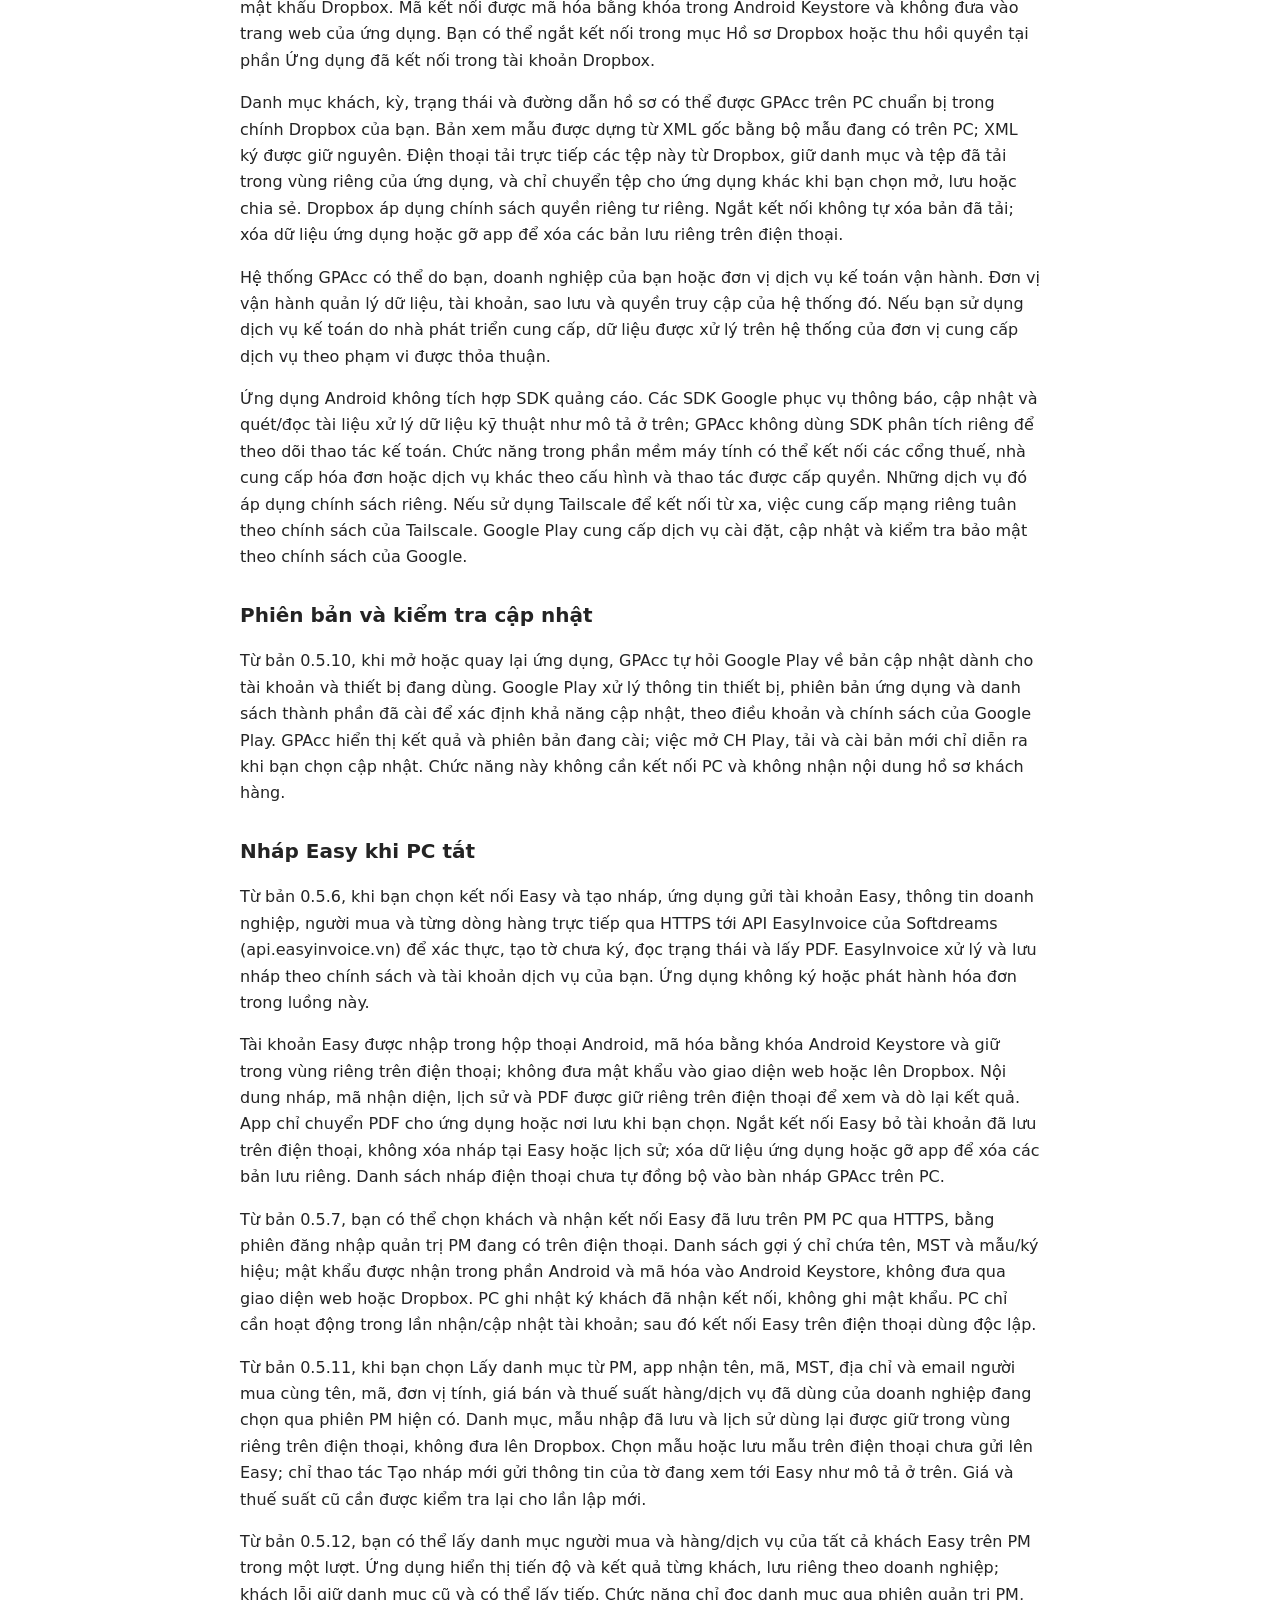
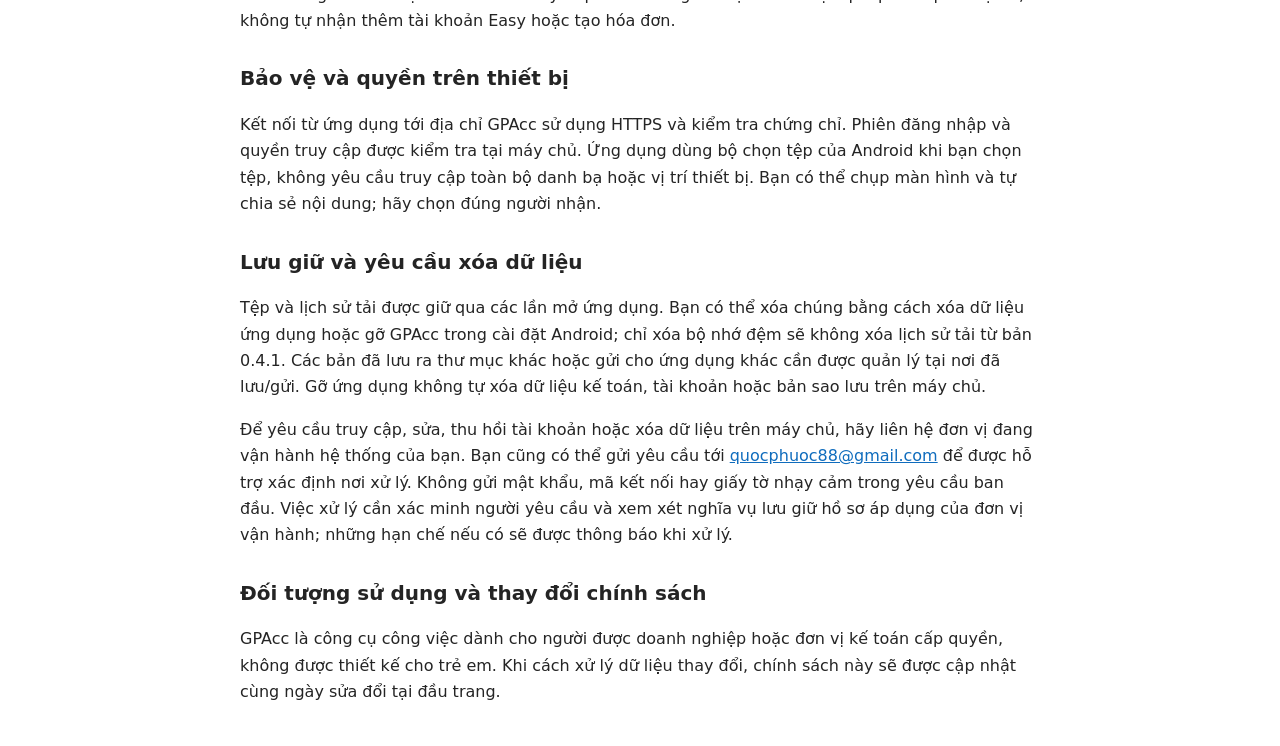
==== commit 6bde5073: "GPAcc 0.5.40: local Dropbox content index privacy, approved by owner" ====
--- a/privacy.html
+++ b/privacy.html
@@ -1,45 +1,48 @@
-<!doctype html><html lang="vi"><head><meta charset="utf-8"><meta name="viewport" content="width=device-width,initial-scale=1">
-<title>GPAcc — Chính sách quyền riêng tư</title>
-<style>body{font:16px/1.65 system-ui,sans-serif;color:#242424;max-width:800px;margin:auto;padding:24px}h1{font-size:28px}h2{font-size:20px;margin-top:28px}a{color:#0F6CBD}</style></head><body>
-<h1>Chính sách quyền riêng tư của GPAcc</h1><p>Cập nhật ngày 30/10/2026 · Ứng dụng Android: <strong>vn.gpacc.mobile</strong>.</p>
-<p>GPAcc do nhà phát triển GPAcc cung cấp, giúp người dùng kết nối với phần mềm GPAcc trên máy tính hoặc máy chủ được cấp quyền. Liên hệ về quyền riêng tư và hỗ trợ: <a href="mailto:quocphuoc88@gmail.com">quocphuoc88@gmail.com</a>.</p>
-<h2>Dữ liệu được xử lý và mục đích</h2>
-<p>Từ bản 0.5.35, Hộp nhận có thể mở bộ quét tài liệu Google ML Kit qua Google Play services để ghép tối đa 10 trang thành PDF, cắt/chỉnh trang trước khi nhận. Khi bạn bấm Đọc nội dung, bộ nhận dạng chữ Latin chạy trên điện thoại, đọc tối đa 12 trang PDF hoặc ảnh để gợi ý MST/khách, năm, kỳ và loại giấy tờ. Nội dung và kết quả nhận dạng không được ML Kit gửi tới máy chủ Google; GPAcc không dùng AI đám mây trong luồng này. Bộ quét/đọc có thể cần mạng để tải mô hình lần đầu. Theo <a href="https://developers.google.com/ml-kit/terms">chính sách ML Kit</a>, SDK có thể liên hệ Google để tải bản sửa lỗi, mô hình và thông tin tương thích; SDK gửi dữ liệu kỹ thuật về thiết bị/ứng dụng, mã thiết bị hoặc mã cài đặt, độ trễ, cấu hình/kích thước đầu vào và đầu ra, phiên bản tính năng, sự kiện sử dụng và mã lỗi qua HTTPS để chẩn đoán, thống kê sử dụng và cải thiện dịch vụ. Đây không phải nội dung PDF/ảnh hay chữ đã đọc. Google xử lý các chỉ số này theo chính sách riêng.</p>
-<p>Chữ đọc được, gợi ý, tiến độ, giới hạn phần đã đọc và dấu vết tệp được lưu riêng theo tài khoản Dropbox trên điện thoại. Bạn phải kiểm và xác nhận trước khi gắn khách/năm; ứng dụng không tự chọn khi có nhiều MST hoặc năm. Tìm nội dung chỉ tìm các tệp Hộp nhận đã được bạn yêu cầu đọc, không đọc toàn bộ Dropbox. Bạn có thể lấy Excel để kiểm nguồn và nội dung đã đọc. Rà hồ sơ tất cả khách chỉ đọc danh mục của từng khách trong kỳ đã chọn, lưu bảng kiểm và từng lần thử trên điện thoại; lỗi nguồn, năm chưa có và mục chưa thấy được phân biệt, không tự bật nhắc hạn cho toàn bộ khách.</p>
-<p>Sao lưu điện thoại tạo tệp .gpacc mã hóa bằng mật khẩu bạn nhập trong hộp Android, gồm đầu mối, nháp, Sổ giao, việc/ngày hẹn, phân loại, kết quả đọc chữ, bảng kiểm và các tệp riêng đang được những bản ghi này tham chiếu. Bạn chủ động lưu hoặc chuyển bản sao qua trình Lưu/Chia sẻ của Android; GPAcc không tự tải bản sao lên Dropbox. Bản sao không chứa mật khẩu Dropbox/Easy, phiên PC, khóa Android Keystore hoặc quyền duyệt kích hoạt. Khôi phục cần cùng tài khoản Dropbox và mật khẩu bản sao; dữ liệu đang có không bị ghi đè bằng bản khác và tự đồng bộ PC giữ tắt. Mật khẩu sao lưu không được gửi cho Google, Dropbox hoặc PC và GPAcc không giữ bản để khôi phục mật khẩu. Các bản đã lưu/chia sẻ bên ngoài vùng riêng ứng dụng cần được quản lý tại nơi nhận; mất mật khẩu thì không mở được bản sao.</p>
-<p>Từ bản 0.5.31, bạn có thể xác nhận loại, kỳ và vai trò của PDF/ảnh trong Hộp nhận để bổ sung bảng kiểm hồ sơ. Phân loại, lịch sử sửa/bỏ gắn và dấu vết tệp được giữ riêng theo tài khoản Dropbox trên điện thoại; biên nhận/tham khảo không tự thay hồ sơ chính. Việc hôm nay dùng bảng kiểm đã mở, việc bạn ghi và lượt giao đang chờ; ngày hẹn và thông báo nhắc được xử lý trên thiết bị sau khi bạn bật, không gửi nội dung nhắc lên dịch vụ đám mây. Android có thể trì hoãn lịch nền. Khi bạn bật Đồng bộ PC, app gửi đầu mối, nháp tin/email, Sổ giao, phân loại, việc và lịch sử hẹn của các khách có dữ liệu tới đúng máy GPAcc HTTPS đã chọn và phiên quản trị hợp lệ. Đây là thông tin/bản ghi và tham chiếu tệp; tệp PDF/ảnh vẫn dùng luồng Hộp nhận riêng. PC tắt thì giữ bản chờ trên điện thoại để thử lại. PC lưu các bản riêng theo khách, điện thoại và lần gửi trong Folder khách, có Excel nguồn/lịch sử; không tự ghi đè liên hệ/nháp PC hoặc sổ kế toán. Bạn có thể tắt đồng bộ tại Việc hôm nay; bản đã nhận trên PC vẫn giữ để đối chiếu.</p>
-<p>Từ bản 0.5.29, Gửi &amp; nhắc hồ sơ nhớ tên đầu mối/nhóm Zalo và số điện thoại do bạn nhập theo từng khách, cùng nháp tin theo năm/quý, bộ PDF đã chọn và nội dung cần nhắc. Dữ liệu được lưu trong vùng riêng trên điện thoại theo tài khoản Dropbox; không tự đồng bộ danh bạ, không đọc cuộc trò chuyện hoặc đăng nhập Zalo. Chỉ khi bạn bấm Chép tin, nội dung mới được đưa vào bộ nhớ tạm của Android; khi bấm Chia sẻ, tin và PDF được chuyển cho ứng dụng bạn chọn. Bạn chọn cuộc trò chuyện và tự bấm Gửi. Sổ giao giữ bản chụp nội dung tin, đầu mối, kỳ và tệp tại lúc mở chia sẻ để xem lại hoặc xuất Excel; trạng thái đã gửi chỉ do bạn xác nhận, không phải xác nhận nhận/đọc của Zalo.</p>
-<p>Từ bản 0.5.27, Duyệt kích hoạt nhớ các trang danh sách đã xem theo trạng thái, phần mềm, từ tìm và trang để mở lịch sử nhanh, kể cả khi mạng chậm. Tên/liên hệ khách, mã máy, thời hạn, trạng thái và mã phiên bản phiếu được mã hóa bằng Android Keystore trong vùng riêng trên điện thoại, gắn đúng kết nối quyền duyệt; không lưu license hoặc khóa quản trị vào bản nhớ. App dùng tối đa 24 trang/512 KB dữ liệu gốc, không dùng bản cũ quá 30 ngày; chỉ nhớ những trang đã đọc, không tự tải cả kho. Lịch sử vừa đọc trong một phút được dùng lại, bản cũ cập nhật ngầm; có nhãn thời điểm và nút Làm mới để đọc lại Google. Phiếu chờ trong bản nhớ chỉ cho xem. Lệnh duyệt/từ chối vẫn xác nhận khóa màn hình và được kho kiểm phiên bản hiện tại; bản nhớ không tự cấp quyền. Thử gửi quyết định, ngắt kết nối/bỏ mã trên máy hoặc kho từ chối quyền sẽ bỏ bản nhớ liên quan; dữ liệu không gửi sang dịch vụ mới. Xóa dữ liệu app hoặc gỡ app xóa bản lưu riêng.</p>
-<p>Từ bản 0.5.26, khi bạn chia sẻ PDF hoặc ảnh JPG/PNG từ Zalo hay ứng dụng khác tới GPAcc, app chỉ đọc các tệp được Android cấp quyền trong lượt chia sẻ đó, sao chép vào vùng riêng trên điện thoại và yêu cầu chọn khách cùng năm từ danh mục Dropbox đã kết nối. GPAcc không đọc tin nhắn, danh bạ hoặc toàn bộ kho tệp Zalo. Mỗi lượt nhận tối đa 10 tệp, 8 MB mỗi tệp và 32 MB tổng cộng; tệp lỗi được báo riêng. Tệp chờ chọn khách và tệp đã gắn khách/năm được giữ qua các lần mở app, tách theo tài khoản Dropbox. Không tự ghi các tệp này lên Dropbox.</p>
-<p>Nếu bạn bật tự đồng bộ, app thử gửi những tệp đã gắn khách/năm qua HTTPS tới đúng địa chỉ GPAcc trên PC được chọn lúc bật, bằng phiên quản trị còn hiệu lực. Android có thể hẹn lượt nền khoảng 15 phút hoặc trì hoãn theo pin/mạng. Sau khi khởi động lại hoặc buộc dừng điện thoại, mở GPAcc để đặt lại lịch; mất kết nối hay hết phiên thì tệp vẫn giữ để thử lại. PC kiểm khách, MST, năm và nội dung, lưu riêng tệp cùng biên nhận trong Folder khách/Năm/DienThoai; không tự ghi sổ kế toán. Chỉ có biên nhận đúng thì điện thoại mới báo PC đã nhận. Bạn có thể tắt tự đồng bộ từng tệp trong Hộp nhận.</p>
-<p>Sổ giao hồ sơ từ bản 0.5.26 lưu riêng trên điện thoại theo tài khoản Dropbox: bộ và tệp đã chuẩn bị chuyển, nguồn/vân tay tệp, kỳ, kênh gửi, người nhận bạn ghi, thời điểm, trạng thái và lịch sử xác nhận. Mở bảng chọn Zalo/email chỉ ghi đang chờ xác nhận; GPAcc không đọc cuộc trò chuyện hay hộp thư để biết đã gửi hoặc khách đã nhận. Các trạng thái đã gửi, cần bổ sung và hủy do bạn tự xác nhận; lịch sử cũ được giữ. Bạn có thể lọc theo khách/năm, xem lại bản tệp và xuất toàn bộ phạm vi đã lọc ra Excel; chỉ chuyển sổ cho ứng dụng khác khi chọn lưu/chia sẻ. Sổ không tự đồng bộ lên Dropbox hoặc PC. Xóa dữ liệu GPAcc hoặc gỡ ứng dụng sẽ xóa các bản giữ riêng trên điện thoại.</p>
-<p>Ứng dụng lưu địa chỉ kết nối, lựa chọn kết nối và phiên đăng nhập trên điện thoại để mở lại hệ thống của bạn. Thông tin đăng nhập hoặc mã ghép nối được gửi tới máy chủ GPAcc bạn chọn để xác thực. Máy chủ quyết định doanh nghiệp và chức năng bạn được phép truy cập.</p>
-<p>Tùy hệ thống và quyền được cấp, dữ liệu được hiển thị hoặc trao đổi có thể gồm tên doanh nghiệp, mã số thuế, thông tin liên hệ, hóa đơn, chứng từ, số liệu kế toán, tờ khai, giấy nộp tiền và hồ sơ nhân sự. Dữ liệu này được xử lý để cung cấp chức năng kế toán và tra cứu mà bạn sử dụng; bộ cài ứng dụng không cung cấp sẵn hồ sơ khách hàng.</p>
-<p>Từ phiên bản 0.4.1, tệp bạn tải được lưu trong bộ nhớ riêng của ứng dụng cùng tên doanh nghiệp, địa chỉ kết nối và thời điểm tải để tìm lại theo từng khách. Lịch sử này chỉ nằm trên điện thoại. Khi chọn lưu, mở hoặc chia sẻ, Android chuyển tệp đến vị trí hoặc ứng dụng bạn chọn. Khi chọn tệp để gửi lên, tệp được chuyển tới hệ thống GPAcc đang kết nối theo thao tác của bạn.</p>
+<!doctype html><html lang="vi"><head><meta charset="utf-8"><meta name="viewport" content="width=device-width,initial-scale=1">
+<title>GPAcc — Chính sách quyền riêng tư</title>
+<style>body{font:16px/1.65 system-ui,sans-serif;color:#242424;max-width:800px;margin:auto;padding:24px}h1{font-size:28px}h2{font-size:20px;margin-top:28px}a{color:#0F6CBD}</style></head><body>
+<h1>Chính sách quyền riêng tư của GPAcc</h1><p>Cập nhật ngày 31/10/2026 · Ứng dụng Android: <strong>vn.gpacc.mobile</strong>.</p>
+<p>GPAcc do nhà phát triển GPAcc cung cấp, giúp người dùng kết nối với phần mềm GPAcc trên máy tính hoặc máy chủ được cấp quyền. Liên hệ về quyền riêng tư và hỗ trợ: <a href="mailto:quocphuoc88@gmail.com">quocphuoc88@gmail.com</a>.</p>
+<h2>Dữ liệu được xử lý và mục đích</h2>
+<p>Từ bản 0.5.40, bạn có thể chọn khách/năm để lập danh sách PDF/JPG/PNG trong các Folder khách đã được khai báo trên Dropbox, rồi chủ động bấm Đọc nội dung. GPAcc chỉ dùng quyền đọc Dropbox đã cấp: tải từng tệp tối đa 50 MB vào bộ nhớ đệm riêng, kiểm mã nội dung, đọc chữ có sẵn trong PDF trên thiết bị hỗ trợ hoặc nhận dạng chữ bằng bộ OCR Latin chạy trên điện thoại. Không gửi PDF/ảnh hay chữ đã đọc đến dịch vụ OCR hoặc AI đám mây. Tùy chọn mạng không tính cước kiểm soát việc tải tệp; bộ Google Play services vẫn có thể cần tải mô hình và xử lý chỉ số kỹ thuật như mô tả bên dưới.</p>
+<p>Chỉ mục nội dung, số trang, tiến độ, hash/phiên bản, lỗi và lịch sử nguồn được giữ trong vùng riêng theo tài khoản Dropbox trên điện thoại. Khi tìm, app tra chữ đã đọc, có trang/đoạn trích và phạm vi; không tự suy thành hồ sơ đã đủ, đã nộp hoặc số liệu chính xác. Trang chưa đọc hết, không nhận ra chữ hoặc tệp lỗi được báo riêng. Bản chữ cũ có thể vẫn được giữ để đối chiếu lịch sử sau khi tệp đổi/xóa trên Dropbox; mặc định tìm theo bản nguồn hiện hành mà app đã kiểm gần nhất. Tệp tạm do lượt đọc tạo được bỏ sau khi xử lý; chỉ xóa bộ nhớ đệm Android không xóa chỉ mục chữ. Ngắt Dropbox dừng lượt đọc và không làm mất chỉ mục đã lưu; xóa dữ liệu ứng dụng hoặc gỡ app sẽ xóa chỉ mục trong app. Các bản Excel/JSON đã lưu hoặc chia sẻ bên ngoài cần được quản lý tại nơi nhận.</p>
+<p>Chỉ mục chữ Dropbox không tự gửi lên PC, Dropbox hoặc ứng dụng khác và không nằm trong bản sao .gpacc; đổi máy cần đọc lại phạm vi muốn tìm. Chỉ khi bạn chọn kết xuất rồi Lưu/Chia sẻ, bảng Excel hoặc JSON chứa nội dung và nguồn trong phạm vi bạn chọn mới được chuyển ra ngoài theo trình chọn của Android. Khách/năm trong danh sách đọc dựa trên Folder và tên tệp đã biết; GPAcc không tự đổi khách từ kết quả OCR. SDK và quyền OAuth không thay đổi trong tính năng này.</p>
+<p>Từ bản 0.5.35, Hộp nhận có thể mở bộ quét tài liệu Google ML Kit qua Google Play services để ghép tối đa 10 trang thành PDF, cắt/chỉnh trang trước khi nhận. Khi bạn bấm Đọc nội dung, bộ nhận dạng chữ Latin chạy trên điện thoại, đọc tối đa 12 trang PDF hoặc ảnh để gợi ý MST/khách, năm, kỳ và loại giấy tờ. Nội dung và kết quả nhận dạng không được ML Kit gửi tới máy chủ Google; GPAcc không dùng AI đám mây trong luồng này. Bộ quét/đọc có thể cần mạng để tải mô hình lần đầu. Theo <a href="https://developers.google.com/ml-kit/terms">chính sách ML Kit</a>, SDK có thể liên hệ Google để tải bản sửa lỗi, mô hình và thông tin tương thích; SDK gửi dữ liệu kỹ thuật về thiết bị/ứng dụng, mã thiết bị hoặc mã cài đặt, độ trễ, cấu hình/kích thước đầu vào và đầu ra, phiên bản tính năng, sự kiện sử dụng và mã lỗi qua HTTPS để chẩn đoán, thống kê sử dụng và cải thiện dịch vụ. Đây không phải nội dung PDF/ảnh hay chữ đã đọc. Google xử lý các chỉ số này theo chính sách riêng.</p>
+<p>Chữ đọc được, gợi ý, tiến độ, giới hạn phần đã đọc và dấu vết tệp được lưu riêng theo tài khoản Dropbox trên điện thoại. Bạn phải kiểm và xác nhận trước khi gắn khách/năm; ứng dụng không tự chọn khi có nhiều MST hoặc năm. Tìm nội dung Hộp nhận chỉ tìm các tệp đã được bạn yêu cầu đọc tại đó; việc đọc PDF/ảnh trực tiếp trên Dropbox từ bản 0.5.40 dùng phạm vi và chỉ mục riêng như mô tả ở trên. Bạn có thể lấy Excel để kiểm nguồn và nội dung đã đọc. Rà hồ sơ tất cả khách chỉ đọc danh mục của từng khách trong kỳ đã chọn, lưu bảng kiểm và từng lần thử trên điện thoại; lỗi nguồn, năm chưa có và mục chưa thấy được phân biệt, không tự bật nhắc hạn cho toàn bộ khách.</p>
+<p>Sao lưu điện thoại tạo tệp .gpacc mã hóa bằng mật khẩu bạn nhập trong hộp Android, gồm đầu mối, nháp, Sổ giao, việc/ngày hẹn, phân loại, kết quả đọc chữ, bảng kiểm và các tệp riêng đang được những bản ghi này tham chiếu. Bạn chủ động lưu hoặc chuyển bản sao qua trình Lưu/Chia sẻ của Android; GPAcc không tự tải bản sao lên Dropbox. Bản sao không chứa mật khẩu Dropbox/Easy, phiên PC, khóa Android Keystore hoặc quyền duyệt kích hoạt. Khôi phục cần cùng tài khoản Dropbox và mật khẩu bản sao; dữ liệu đang có không bị ghi đè bằng bản khác và tự đồng bộ PC giữ tắt. Mật khẩu sao lưu không được gửi cho Google, Dropbox hoặc PC và GPAcc không giữ bản để khôi phục mật khẩu. Các bản đã lưu/chia sẻ bên ngoài vùng riêng ứng dụng cần được quản lý tại nơi nhận; mất mật khẩu thì không mở được bản sao.</p>
+<p>Từ bản 0.5.31, bạn có thể xác nhận loại, kỳ và vai trò của PDF/ảnh trong Hộp nhận để bổ sung bảng kiểm hồ sơ. Phân loại, lịch sử sửa/bỏ gắn và dấu vết tệp được giữ riêng theo tài khoản Dropbox trên điện thoại; biên nhận/tham khảo không tự thay hồ sơ chính. Việc hôm nay dùng bảng kiểm đã mở, việc bạn ghi và lượt giao đang chờ; ngày hẹn và thông báo nhắc được xử lý trên thiết bị sau khi bạn bật, không gửi nội dung nhắc lên dịch vụ đám mây. Android có thể trì hoãn lịch nền. Khi bạn bật Đồng bộ PC, app gửi đầu mối, nháp tin/email, Sổ giao, phân loại, việc và lịch sử hẹn của các khách có dữ liệu tới đúng máy GPAcc HTTPS đã chọn và phiên quản trị hợp lệ. Đây là thông tin/bản ghi và tham chiếu tệp; tệp PDF/ảnh vẫn dùng luồng Hộp nhận riêng. PC tắt thì giữ bản chờ trên điện thoại để thử lại. PC lưu các bản riêng theo khách, điện thoại và lần gửi trong Folder khách, có Excel nguồn/lịch sử; không tự ghi đè liên hệ/nháp PC hoặc sổ kế toán. Bạn có thể tắt đồng bộ tại Việc hôm nay; bản đã nhận trên PC vẫn giữ để đối chiếu.</p>
+<p>Từ bản 0.5.29, Gửi &amp; nhắc hồ sơ nhớ tên đầu mối/nhóm Zalo và số điện thoại do bạn nhập theo từng khách, cùng nháp tin theo năm/quý, bộ PDF đã chọn và nội dung cần nhắc. Dữ liệu được lưu trong vùng riêng trên điện thoại theo tài khoản Dropbox; không tự đồng bộ danh bạ, không đọc cuộc trò chuyện hoặc đăng nhập Zalo. Chỉ khi bạn bấm Chép tin, nội dung mới được đưa vào bộ nhớ tạm của Android; khi bấm Chia sẻ, tin và PDF được chuyển cho ứng dụng bạn chọn. Bạn chọn cuộc trò chuyện và tự bấm Gửi. Sổ giao giữ bản chụp nội dung tin, đầu mối, kỳ và tệp tại lúc mở chia sẻ để xem lại hoặc xuất Excel; trạng thái đã gửi chỉ do bạn xác nhận, không phải xác nhận nhận/đọc của Zalo.</p>
+<p>Từ bản 0.5.27, Duyệt kích hoạt nhớ các trang danh sách đã xem theo trạng thái, phần mềm, từ tìm và trang để mở lịch sử nhanh, kể cả khi mạng chậm. Tên/liên hệ khách, mã máy, thời hạn, trạng thái và mã phiên bản phiếu được mã hóa bằng Android Keystore trong vùng riêng trên điện thoại, gắn đúng kết nối quyền duyệt; không lưu license hoặc khóa quản trị vào bản nhớ. App dùng tối đa 24 trang/512 KB dữ liệu gốc, không dùng bản cũ quá 30 ngày; chỉ nhớ những trang đã đọc, không tự tải cả kho. Lịch sử vừa đọc trong một phút được dùng lại, bản cũ cập nhật ngầm; có nhãn thời điểm và nút Làm mới để đọc lại Google. Phiếu chờ trong bản nhớ chỉ cho xem. Lệnh duyệt/từ chối vẫn xác nhận khóa màn hình và được kho kiểm phiên bản hiện tại; bản nhớ không tự cấp quyền. Thử gửi quyết định, ngắt kết nối/bỏ mã trên máy hoặc kho từ chối quyền sẽ bỏ bản nhớ liên quan; dữ liệu không gửi sang dịch vụ mới. Xóa dữ liệu app hoặc gỡ app xóa bản lưu riêng.</p>
+<p>Từ bản 0.5.26, khi bạn chia sẻ PDF hoặc ảnh JPG/PNG từ Zalo hay ứng dụng khác tới GPAcc, app chỉ đọc các tệp được Android cấp quyền trong lượt chia sẻ đó, sao chép vào vùng riêng trên điện thoại và yêu cầu chọn khách cùng năm từ danh mục Dropbox đã kết nối. GPAcc không đọc tin nhắn, danh bạ hoặc toàn bộ kho tệp Zalo. Mỗi lượt nhận tối đa 10 tệp, 8 MB mỗi tệp và 32 MB tổng cộng; tệp lỗi được báo riêng. Tệp chờ chọn khách và tệp đã gắn khách/năm được giữ qua các lần mở app, tách theo tài khoản Dropbox. Không tự ghi các tệp này lên Dropbox.</p>
+<p>Nếu bạn bật tự đồng bộ, app thử gửi những tệp đã gắn khách/năm qua HTTPS tới đúng địa chỉ GPAcc trên PC được chọn lúc bật, bằng phiên quản trị còn hiệu lực. Android có thể hẹn lượt nền khoảng 15 phút hoặc trì hoãn theo pin/mạng. Sau khi khởi động lại hoặc buộc dừng điện thoại, mở GPAcc để đặt lại lịch; mất kết nối hay hết phiên thì tệp vẫn giữ để thử lại. PC kiểm khách, MST, năm và nội dung, lưu riêng tệp cùng biên nhận trong Folder khách/Năm/DienThoai; không tự ghi sổ kế toán. Chỉ có biên nhận đúng thì điện thoại mới báo PC đã nhận. Bạn có thể tắt tự đồng bộ từng tệp trong Hộp nhận.</p>
+<p>Sổ giao hồ sơ từ bản 0.5.26 lưu riêng trên điện thoại theo tài khoản Dropbox: bộ và tệp đã chuẩn bị chuyển, nguồn/vân tay tệp, kỳ, kênh gửi, người nhận bạn ghi, thời điểm, trạng thái và lịch sử xác nhận. Mở bảng chọn Zalo/email chỉ ghi đang chờ xác nhận; GPAcc không đọc cuộc trò chuyện hay hộp thư để biết đã gửi hoặc khách đã nhận. Các trạng thái đã gửi, cần bổ sung và hủy do bạn tự xác nhận; lịch sử cũ được giữ. Bạn có thể lọc theo khách/năm, xem lại bản tệp và xuất toàn bộ phạm vi đã lọc ra Excel; chỉ chuyển sổ cho ứng dụng khác khi chọn lưu/chia sẻ. Sổ không tự đồng bộ lên Dropbox hoặc PC. Xóa dữ liệu GPAcc hoặc gỡ ứng dụng sẽ xóa các bản giữ riêng trên điện thoại.</p>
+<p>Ứng dụng lưu địa chỉ kết nối, lựa chọn kết nối và phiên đăng nhập trên điện thoại để mở lại hệ thống của bạn. Thông tin đăng nhập hoặc mã ghép nối được gửi tới máy chủ GPAcc bạn chọn để xác thực. Máy chủ quyết định doanh nghiệp và chức năng bạn được phép truy cập.</p>
+<p>Tùy hệ thống và quyền được cấp, dữ liệu được hiển thị hoặc trao đổi có thể gồm tên doanh nghiệp, mã số thuế, thông tin liên hệ, hóa đơn, chứng từ, số liệu kế toán, tờ khai, giấy nộp tiền và hồ sơ nhân sự. Dữ liệu này được xử lý để cung cấp chức năng kế toán và tra cứu mà bạn sử dụng; bộ cài ứng dụng không cung cấp sẵn hồ sơ khách hàng.</p>
+<p>Từ phiên bản 0.4.1, tệp bạn tải được lưu trong bộ nhớ riêng của ứng dụng cùng tên doanh nghiệp, địa chỉ kết nối và thời điểm tải để tìm lại theo từng khách. Lịch sử này chỉ nằm trên điện thoại. Khi chọn lưu, mở hoặc chia sẻ, Android chuyển tệp đến vị trí hoặc ứng dụng bạn chọn. Khi chọn tệp để gửi lên, tệp được chuyển tới hệ thống GPAcc đang kết nối theo thao tác của bạn.</p>
 <h2>Máy chủ và bên nhận dữ liệu</h2>
 <p>Từ bản 0.5.23, Bộ hồ sơ theo kỳ dùng danh mục Dropbox đã đồng bộ để lập bảng kiểm theo khách và quý/năm. Lựa chọn không áp dụng, tiến độ gom, lỗi tải và bảng kiểm Excel được giữ riêng theo tài khoản trên điện thoại. App ưu tiên PDF mẫu đã có, gom các tệp được chọn thành gói để xem/chia sẻ; không tự sửa, xóa hoặc ghi tài liệu lên Dropbox. Trạng thái chưa thấy dựa trên danh mục tại thời điểm ghi nguồn, không xác nhận nghĩa vụ hay việc đã nộp thuế. Tệp chưa rõ năm hoặc chưa khớp kỳ đang chọn không được tự gom; bộ cả năm giữ các tệp theo năm đã ghi trong danh mục, không đoán quý từ ngày nộp tiền; tài liệu chỉ chuyển sang ứng dụng khác theo thao tác chia sẻ hoặc mở email của bạn.</p>
-<p>Từ bản 0.5.22, Soạn email trong Hồ sơ Dropbox gợi ý email doanh nghiệp, cung cấp mẫu thư và lưu người nhận, kỳ, tiêu đề, nội dung cùng lựa chọn tệp trong vùng riêng trên điện thoại, tách theo tài khoản Dropbox, khách và gói hồ sơ. Nháp không tự gửi lên Dropbox hoặc máy chủ thư. Khi bạn bấm Mở ứng dụng email, chỉ nội dung và tệp đã chọn được chuyển cho ứng dụng email do bạn chọn để kiểm tra và bấm Gửi. GPAcc không đọc hộp thư, không nhận mật khẩu email, không tự gửi và không xác nhận thư đã gửi hay đã nhận. Ứng dụng email và nhà cung cấp thư xử lý dữ liệu theo chính sách riêng của họ. Xóa dữ liệu GPAcc hoặc gỡ app xóa nháp riêng trong GPAcc; các bản đã chuyển sang ứng dụng email cần được quản lý tại đó.</p>
-<p>Từ bản 0.5.20, khi người quản trị chọn Bật thông báo trong Duyệt kích hoạt và cho phép Android, ứng dụng dùng Firebase Cloud Messaging (FCM) của Google để nhận thông báo ngay cả khi app đóng hoặc PC tắt. Firebase xử lý mã cài đặt và mã nhận thông báo của thiết bị cùng thông tin kỹ thuật cần thiết để chuyển thông báo. Mã nhận được gửi qua HTTPS tới kho Google Apps Script của chủ phần mềm và gắn với điện thoại đã ghép quyền. Bộ gửi riêng trên Google đọc hàng đợi và gửi qua FCM; không có khóa tài khoản dịch vụ được chuyển sang điện thoại.</p>
-<p>Thông báo chỉ chứa mã sự kiện, loại cập nhật, mã phần mềm công khai, số lượng và thời điểm; không chứa tên/liên hệ khách, mã máy, tài liệu kế toán, mã license hoặc lệnh duyệt. Bấm thông báo chỉ mở danh sách; duyệt hoặc từ chối vẫn cần xác nhận riêng bằng khóa màn hình. SDK phân tích, quảng cáo và xuất thống kê thông báo sang BigQuery không được bật. Bạn có thể tắt thông báo trong app hoặc cài đặt Android. Tắt trong app bỏ mã nhận tại kho khi có mạng và yêu cầu Firebase xóa mã nhận/mã cài đặt; ngắt/thu hồi quyền duyệt cũng ngừng gửi tới thiết bị đó. Lịch sử sự kiện và kết quả gửi vẫn được giữ để chống báo lặp và kiểm tra hoạt động; có thể yêu cầu chủ hệ thống xử lý theo mục Lưu giữ và yêu cầu xóa dữ liệu dưới đây. Dịch vụ Firebase áp dụng chính sách của Google.</p>
-<p>Từ bản 0.5.19, Duyệt kích hoạt dành riêng cho người quản trị đã được ghép quyền bằng mã một lần. Điện thoại gửi yêu cầu trực tiếp đến kho kích hoạt Google Apps Script của chủ phần mềm, không cần PC bật và không đọc email. Dữ liệu gồm tên/liên hệ khách, mã máy, phần mềm, thời điểm và trạng thái yêu cầu; khi bạn xác nhận duyệt hoặc từ chối, kho lưu kết quả cùng căn cứ và tên thiết bị trong lịch sử. Mã kết nối riêng được mã hóa bằng Android Keystore, không đưa vào giao diện web. Khóa ký license và khóa quản trị chính không chuyển sang điện thoại. Mỗi lệnh duyệt cần xác nhận bằng khóa màn hình Android. Bạn có thể ngắt quyền trên điện thoại hoặc thu hồi mọi điện thoại trong dự án quản trị; gỡ ứng dụng chỉ bỏ dữ liệu trên máy, không tự thu hồi quyền ở kho.</p>
-<p>Từ bản 0.5.17, bạn có thể gom giấy tờ thành gói lưu riêng trên điện thoại, tìm kiếm trong danh mục toàn bộ khách, chụp/chọn ảnh JPG/PNG hoặc PDF và ghi việc theo khách/năm. Chức năng chụp ảnh mở ứng dụng máy ảnh theo lựa chọn của bạn; GPAcc không truy cập toàn bộ thư viện ảnh. Giấy tờ và ghi chú được giữ trên điện thoại kể cả khi mất mạng, chỉ chuyển tới máy chủ GPAcc đã kết nối khi bạn xem lại và bấm Gửi về PC. Gói hồ sơ chỉ được chuyển cho ứng dụng khác khi bạn chủ động chia sẻ. Không có OCR hoặc AI đám mây trong các chức năng này.</p>
-<p>Từ bản 0.5.0, mục Hồ sơ Dropbox có thể kết nối trực tiếp Dropbox do bạn cấp quyền, độc lập với máy GPAcc. Ứng dụng xin quyền đọc danh sách và nội dung tệp; không xin quyền sửa, xóa hoặc thay đổi chia sẻ trên Dropbox. Đăng nhập được thực hiện trên trang Dropbox; GPAcc không nhận mật khẩu Dropbox. Mã kết nối được mã hóa bằng khóa trong Android Keystore và không đưa vào trang web của ứng dụng. Bạn có thể ngắt kết nối trong mục Hồ sơ Dropbox hoặc thu hồi quyền tại phần Ứng dụng đã kết nối trong tài khoản Dropbox.</p>
-<p>Danh mục khách, kỳ, trạng thái và đường dẫn hồ sơ có thể được GPAcc trên PC chuẩn bị trong chính Dropbox của bạn. Bản xem mẫu được dựng từ XML gốc bằng bộ mẫu đang có trên PC; XML ký được giữ nguyên. Điện thoại tải trực tiếp các tệp này từ Dropbox, giữ danh mục và tệp đã tải trong vùng riêng của ứng dụng, và chỉ chuyển tệp cho ứng dụng khác khi bạn chọn mở, lưu hoặc chia sẻ. Dropbox áp dụng chính sách quyền riêng tư riêng. Ngắt kết nối không tự xóa bản đã tải; xóa dữ liệu ứng dụng hoặc gỡ app để xóa các bản lưu riêng trên điện thoại.</p>
-<p>Hệ thống GPAcc có thể do bạn, doanh nghiệp của bạn hoặc đơn vị dịch vụ kế toán vận hành. Đơn vị vận hành quản lý dữ liệu, tài khoản, sao lưu và quyền truy cập của hệ thống đó. Nếu bạn sử dụng dịch vụ kế toán do nhà phát triển cung cấp, dữ liệu được xử lý trên hệ thống của đơn vị cung cấp dịch vụ theo phạm vi được thỏa thuận.</p>
-<p>Ứng dụng Android không tích hợp SDK quảng cáo. Các SDK Google phục vụ thông báo, cập nhật và quét/đọc tài liệu xử lý dữ liệu kỹ thuật như mô tả ở trên; GPAcc không dùng SDK phân tích riêng để theo dõi thao tác kế toán. Chức năng trong phần mềm máy tính có thể kết nối các cổng thuế, nhà cung cấp hóa đơn hoặc dịch vụ khác theo cấu hình và thao tác được cấp quyền. Những dịch vụ đó áp dụng chính sách riêng. Nếu sử dụng Tailscale để kết nối từ xa, việc cung cấp mạng riêng tuân theo chính sách của Tailscale. Google Play cung cấp dịch vụ cài đặt, cập nhật và kiểm tra bảo mật theo chính sách của Google.</p>
-<h2>Phiên bản và kiểm tra cập nhật</h2>
-<p>Từ bản 0.5.10, khi mở hoặc quay lại ứng dụng, GPAcc tự hỏi Google Play về bản cập nhật dành cho tài khoản và thiết bị đang dùng. Google Play xử lý thông tin thiết bị, phiên bản ứng dụng và danh sách thành phần đã cài để xác định khả năng cập nhật, theo điều khoản và chính sách của Google Play. GPAcc hiển thị kết quả và phiên bản đang cài; việc mở CH Play, tải và cài bản mới chỉ diễn ra khi bạn chọn cập nhật. Chức năng này không cần kết nối PC và không nhận nội dung hồ sơ khách hàng.</p>
-<h2>Nháp Easy khi PC tắt</h2>
-<p>Từ bản 0.5.6, khi bạn chọn kết nối Easy và tạo nháp, ứng dụng gửi tài khoản Easy, thông tin doanh nghiệp, người mua và từng dòng hàng trực tiếp qua HTTPS tới API EasyInvoice của Softdreams (api.easyinvoice.vn) để xác thực, tạo tờ chưa ký, đọc trạng thái và lấy PDF. EasyInvoice xử lý và lưu nháp theo chính sách và tài khoản dịch vụ của bạn. Ứng dụng không ký hoặc phát hành hóa đơn trong luồng này.</p>
-<p>Tài khoản Easy được nhập trong hộp thoại Android, mã hóa bằng khóa Android Keystore và giữ trong vùng riêng trên điện thoại; không đưa mật khẩu vào giao diện web hoặc lên Dropbox. Nội dung nháp, mã nhận diện, lịch sử và PDF được giữ riêng trên điện thoại để xem và dò lại kết quả. App chỉ chuyển PDF cho ứng dụng hoặc nơi lưu khi bạn chọn. Ngắt kết nối Easy bỏ tài khoản đã lưu trên điện thoại, không xóa nháp tại Easy hoặc lịch sử; xóa dữ liệu ứng dụng hoặc gỡ app để xóa các bản lưu riêng. Danh sách nháp điện thoại chưa tự đồng bộ vào bàn nháp GPAcc trên PC.</p>
-<p>Từ bản 0.5.7, bạn có thể chọn khách và nhận kết nối Easy đã lưu trên PM PC qua HTTPS, bằng phiên đăng nhập quản trị PM đang có trên điện thoại. Danh sách gợi ý chỉ chứa tên, MST và mẫu/ký hiệu; mật khẩu được nhận trong phần Android và mã hóa vào Android Keystore, không đưa qua giao diện web hoặc Dropbox. PC ghi nhật ký khách đã nhận kết nối, không ghi mật khẩu. PC chỉ cần hoạt động trong lần nhận/cập nhật tài khoản; sau đó kết nối Easy trên điện thoại dùng độc lập.</p>
-<p>Từ bản 0.5.11, khi bạn chọn Lấy danh mục từ PM, app nhận tên, mã, MST, địa chỉ và email người mua cùng tên, mã, đơn vị tính, giá bán và thuế suất hàng/dịch vụ đã dùng của doanh nghiệp đang chọn qua phiên PM hiện có. Danh mục, mẫu nhập đã lưu và lịch sử dùng lại được giữ trong vùng riêng trên điện thoại, không đưa lên Dropbox. Chọn mẫu hoặc lưu mẫu trên điện thoại chưa gửi lên Easy; chỉ thao tác Tạo nháp mới gửi thông tin của tờ đang xem tới Easy như mô tả ở trên. Giá và thuế suất cũ cần được kiểm tra lại cho lần lập mới.</p>
-<p>Từ bản 0.5.12, bạn có thể lấy danh mục người mua và hàng/dịch vụ của tất cả khách Easy trên PM trong một lượt. Ứng dụng hiển thị tiến độ và kết quả từng khách, lưu riêng theo doanh nghiệp; khách lỗi giữ danh mục cũ và có thể lấy tiếp. Chức năng chỉ đọc danh mục qua phiên quản trị PM, không tự nhận thêm tài khoản Easy hoặc tạo hóa đơn.</p>
-<h2>Bảo vệ và quyền trên thiết bị</h2>
-<p>Kết nối từ ứng dụng tới địa chỉ GPAcc sử dụng HTTPS và kiểm tra chứng chỉ. Phiên đăng nhập và quyền truy cập được kiểm tra tại máy chủ. Ứng dụng dùng bộ chọn tệp của Android khi bạn chọn tệp, không yêu cầu truy cập toàn bộ danh bạ hoặc vị trí thiết bị. Bạn có thể chụp màn hình và tự chia sẻ nội dung; hãy chọn đúng người nhận.</p>
-<h2>Lưu giữ và yêu cầu xóa dữ liệu</h2>
-<p>Tệp và lịch sử tải được giữ qua các lần mở ứng dụng. Bạn có thể xóa chúng bằng cách xóa dữ liệu ứng dụng hoặc gỡ GPAcc trong cài đặt Android; chỉ xóa bộ nhớ đệm sẽ không xóa lịch sử tải từ bản 0.4.1. Các bản đã lưu ra thư mục khác hoặc gửi cho ứng dụng khác cần được quản lý tại nơi đã lưu/gửi. Gỡ ứng dụng không tự xóa dữ liệu kế toán, tài khoản hoặc bản sao lưu trên máy chủ.</p>
-<p>Để yêu cầu truy cập, sửa, thu hồi tài khoản hoặc xóa dữ liệu trên máy chủ, hãy liên hệ đơn vị đang vận hành hệ thống của bạn. Bạn cũng có thể gửi yêu cầu tới <a href="mailto:quocphuoc88@gmail.com">quocphuoc88@gmail.com</a> để được hỗ trợ xác định nơi xử lý. Không gửi mật khẩu, mã kết nối hay giấy tờ nhạy cảm trong yêu cầu ban đầu. Việc xử lý cần xác minh người yêu cầu và xem xét nghĩa vụ lưu giữ hồ sơ áp dụng của đơn vị vận hành; những hạn chế nếu có sẽ được thông báo khi xử lý.</p>
-<h2>Đối tượng sử dụng và thay đổi chính sách</h2>
-<p>GPAcc là công cụ công việc dành cho người được doanh nghiệp hoặc đơn vị kế toán cấp quyền, không được thiết kế cho trẻ em. Khi cách xử lý dữ liệu thay đổi, chính sách này sẽ được cập nhật cùng ngày sửa đổi tại đầu trang.</p>
-</body></html>
+<p>Từ bản 0.5.22, Soạn email trong Hồ sơ Dropbox gợi ý email doanh nghiệp, cung cấp mẫu thư và lưu người nhận, kỳ, tiêu đề, nội dung cùng lựa chọn tệp trong vùng riêng trên điện thoại, tách theo tài khoản Dropbox, khách và gói hồ sơ. Nháp không tự gửi lên Dropbox hoặc máy chủ thư. Khi bạn bấm Mở ứng dụng email, chỉ nội dung và tệp đã chọn được chuyển cho ứng dụng email do bạn chọn để kiểm tra và bấm Gửi. GPAcc không đọc hộp thư, không nhận mật khẩu email, không tự gửi và không xác nhận thư đã gửi hay đã nhận. Ứng dụng email và nhà cung cấp thư xử lý dữ liệu theo chính sách riêng của họ. Xóa dữ liệu GPAcc hoặc gỡ app xóa nháp riêng trong GPAcc; các bản đã chuyển sang ứng dụng email cần được quản lý tại đó.</p>
+<p>Từ bản 0.5.20, khi người quản trị chọn Bật thông báo trong Duyệt kích hoạt và cho phép Android, ứng dụng dùng Firebase Cloud Messaging (FCM) của Google để nhận thông báo ngay cả khi app đóng hoặc PC tắt. Firebase xử lý mã cài đặt và mã nhận thông báo của thiết bị cùng thông tin kỹ thuật cần thiết để chuyển thông báo. Mã nhận được gửi qua HTTPS tới kho Google Apps Script của chủ phần mềm và gắn với điện thoại đã ghép quyền. Bộ gửi riêng trên Google đọc hàng đợi và gửi qua FCM; không có khóa tài khoản dịch vụ được chuyển sang điện thoại.</p>
+<p>Thông báo chỉ chứa mã sự kiện, loại cập nhật, mã phần mềm công khai, số lượng và thời điểm; không chứa tên/liên hệ khách, mã máy, tài liệu kế toán, mã license hoặc lệnh duyệt. Bấm thông báo chỉ mở danh sách; duyệt hoặc từ chối vẫn cần xác nhận riêng bằng khóa màn hình. SDK phân tích, quảng cáo và xuất thống kê thông báo sang BigQuery không được bật. Bạn có thể tắt thông báo trong app hoặc cài đặt Android. Tắt trong app bỏ mã nhận tại kho khi có mạng và yêu cầu Firebase xóa mã nhận/mã cài đặt; ngắt/thu hồi quyền duyệt cũng ngừng gửi tới thiết bị đó. Lịch sử sự kiện và kết quả gửi vẫn được giữ để chống báo lặp và kiểm tra hoạt động; có thể yêu cầu chủ hệ thống xử lý theo mục Lưu giữ và yêu cầu xóa dữ liệu dưới đây. Dịch vụ Firebase áp dụng chính sách của Google.</p>
+<p>Từ bản 0.5.19, Duyệt kích hoạt dành riêng cho người quản trị đã được ghép quyền bằng mã một lần. Điện thoại gửi yêu cầu trực tiếp đến kho kích hoạt Google Apps Script của chủ phần mềm, không cần PC bật và không đọc email. Dữ liệu gồm tên/liên hệ khách, mã máy, phần mềm, thời điểm và trạng thái yêu cầu; khi bạn xác nhận duyệt hoặc từ chối, kho lưu kết quả cùng căn cứ và tên thiết bị trong lịch sử. Mã kết nối riêng được mã hóa bằng Android Keystore, không đưa vào giao diện web. Khóa ký license và khóa quản trị chính không chuyển sang điện thoại. Mỗi lệnh duyệt cần xác nhận bằng khóa màn hình Android. Bạn có thể ngắt quyền trên điện thoại hoặc thu hồi mọi điện thoại trong dự án quản trị; gỡ ứng dụng chỉ bỏ dữ liệu trên máy, không tự thu hồi quyền ở kho.</p>
+<p>Từ bản 0.5.17, bạn có thể gom giấy tờ thành gói lưu riêng trên điện thoại, tìm kiếm trong danh mục toàn bộ khách, chụp/chọn ảnh JPG/PNG hoặc PDF và ghi việc theo khách/năm. Chức năng chụp ảnh mở ứng dụng máy ảnh theo lựa chọn của bạn; GPAcc không truy cập toàn bộ thư viện ảnh. Giấy tờ và ghi chú được giữ trên điện thoại kể cả khi mất mạng, chỉ chuyển tới máy chủ GPAcc đã kết nối khi bạn xem lại và bấm Gửi về PC. Gói hồ sơ chỉ được chuyển cho ứng dụng khác khi bạn chủ động chia sẻ. Không có OCR hoặc AI đám mây trong các chức năng này.</p>
+<p>Từ bản 0.5.0, mục Hồ sơ Dropbox có thể kết nối trực tiếp Dropbox do bạn cấp quyền, độc lập với máy GPAcc. Ứng dụng xin quyền đọc danh sách và nội dung tệp; không xin quyền sửa, xóa hoặc thay đổi chia sẻ trên Dropbox. Đăng nhập được thực hiện trên trang Dropbox; GPAcc không nhận mật khẩu Dropbox. Mã kết nối được mã hóa bằng khóa trong Android Keystore và không đưa vào trang web của ứng dụng. Bạn có thể ngắt kết nối trong mục Hồ sơ Dropbox hoặc thu hồi quyền tại phần Ứng dụng đã kết nối trong tài khoản Dropbox.</p>
+<p>Danh mục khách, kỳ, trạng thái và đường dẫn hồ sơ có thể được GPAcc trên PC chuẩn bị trong chính Dropbox của bạn. Bản xem mẫu được dựng từ XML gốc bằng bộ mẫu đang có trên PC; XML ký được giữ nguyên. Điện thoại tải trực tiếp các tệp này từ Dropbox, giữ danh mục và tệp đã tải trong vùng riêng của ứng dụng, và chỉ chuyển tệp cho ứng dụng khác khi bạn chọn mở, lưu hoặc chia sẻ. Dropbox áp dụng chính sách quyền riêng tư riêng. Ngắt kết nối không tự xóa bản đã tải; xóa dữ liệu ứng dụng hoặc gỡ app để xóa các bản lưu riêng trên điện thoại.</p>
+<p>Hệ thống GPAcc có thể do bạn, doanh nghiệp của bạn hoặc đơn vị dịch vụ kế toán vận hành. Đơn vị vận hành quản lý dữ liệu, tài khoản, sao lưu và quyền truy cập của hệ thống đó. Nếu bạn sử dụng dịch vụ kế toán do nhà phát triển cung cấp, dữ liệu được xử lý trên hệ thống của đơn vị cung cấp dịch vụ theo phạm vi được thỏa thuận.</p>
+<p>Ứng dụng Android không tích hợp SDK quảng cáo. Các SDK Google phục vụ thông báo, cập nhật và quét/đọc tài liệu xử lý dữ liệu kỹ thuật như mô tả ở trên; GPAcc không dùng SDK phân tích riêng để theo dõi thao tác kế toán. Chức năng trong phần mềm máy tính có thể kết nối các cổng thuế, nhà cung cấp hóa đơn hoặc dịch vụ khác theo cấu hình và thao tác được cấp quyền. Những dịch vụ đó áp dụng chính sách riêng. Nếu sử dụng Tailscale để kết nối từ xa, việc cung cấp mạng riêng tuân theo chính sách của Tailscale. Google Play cung cấp dịch vụ cài đặt, cập nhật và kiểm tra bảo mật theo chính sách của Google.</p>
+<h2>Phiên bản và kiểm tra cập nhật</h2>
+<p>Từ bản 0.5.10, khi mở hoặc quay lại ứng dụng, GPAcc tự hỏi Google Play về bản cập nhật dành cho tài khoản và thiết bị đang dùng. Google Play xử lý thông tin thiết bị, phiên bản ứng dụng và danh sách thành phần đã cài để xác định khả năng cập nhật, theo điều khoản và chính sách của Google Play. GPAcc hiển thị kết quả và phiên bản đang cài; việc mở CH Play, tải và cài bản mới chỉ diễn ra khi bạn chọn cập nhật. Chức năng này không cần kết nối PC và không nhận nội dung hồ sơ khách hàng.</p>
+<h2>Nháp Easy khi PC tắt</h2>
+<p>Từ bản 0.5.6, khi bạn chọn kết nối Easy và tạo nháp, ứng dụng gửi tài khoản Easy, thông tin doanh nghiệp, người mua và từng dòng hàng trực tiếp qua HTTPS tới API EasyInvoice của Softdreams (api.easyinvoice.vn) để xác thực, tạo tờ chưa ký, đọc trạng thái và lấy PDF. EasyInvoice xử lý và lưu nháp theo chính sách và tài khoản dịch vụ của bạn. Ứng dụng không ký hoặc phát hành hóa đơn trong luồng này.</p>
+<p>Tài khoản Easy được nhập trong hộp thoại Android, mã hóa bằng khóa Android Keystore và giữ trong vùng riêng trên điện thoại; không đưa mật khẩu vào giao diện web hoặc lên Dropbox. Nội dung nháp, mã nhận diện, lịch sử và PDF được giữ riêng trên điện thoại để xem và dò lại kết quả. App chỉ chuyển PDF cho ứng dụng hoặc nơi lưu khi bạn chọn. Ngắt kết nối Easy bỏ tài khoản đã lưu trên điện thoại, không xóa nháp tại Easy hoặc lịch sử; xóa dữ liệu ứng dụng hoặc gỡ app để xóa các bản lưu riêng. Danh sách nháp điện thoại chưa tự đồng bộ vào bàn nháp GPAcc trên PC.</p>
+<p>Từ bản 0.5.7, bạn có thể chọn khách và nhận kết nối Easy đã lưu trên PM PC qua HTTPS, bằng phiên đăng nhập quản trị PM đang có trên điện thoại. Danh sách gợi ý chỉ chứa tên, MST và mẫu/ký hiệu; mật khẩu được nhận trong phần Android và mã hóa vào Android Keystore, không đưa qua giao diện web hoặc Dropbox. PC ghi nhật ký khách đã nhận kết nối, không ghi mật khẩu. PC chỉ cần hoạt động trong lần nhận/cập nhật tài khoản; sau đó kết nối Easy trên điện thoại dùng độc lập.</p>
+<p>Từ bản 0.5.11, khi bạn chọn Lấy danh mục từ PM, app nhận tên, mã, MST, địa chỉ và email người mua cùng tên, mã, đơn vị tính, giá bán và thuế suất hàng/dịch vụ đã dùng của doanh nghiệp đang chọn qua phiên PM hiện có. Danh mục, mẫu nhập đã lưu và lịch sử dùng lại được giữ trong vùng riêng trên điện thoại, không đưa lên Dropbox. Chọn mẫu hoặc lưu mẫu trên điện thoại chưa gửi lên Easy; chỉ thao tác Tạo nháp mới gửi thông tin của tờ đang xem tới Easy như mô tả ở trên. Giá và thuế suất cũ cần được kiểm tra lại cho lần lập mới.</p>
+<p>Từ bản 0.5.12, bạn có thể lấy danh mục người mua và hàng/dịch vụ của tất cả khách Easy trên PM trong một lượt. Ứng dụng hiển thị tiến độ và kết quả từng khách, lưu riêng theo doanh nghiệp; khách lỗi giữ danh mục cũ và có thể lấy tiếp. Chức năng chỉ đọc danh mục qua phiên quản trị PM, không tự nhận thêm tài khoản Easy hoặc tạo hóa đơn.</p>
+<h2>Bảo vệ và quyền trên thiết bị</h2>
+<p>Kết nối từ ứng dụng tới địa chỉ GPAcc sử dụng HTTPS và kiểm tra chứng chỉ. Phiên đăng nhập và quyền truy cập được kiểm tra tại máy chủ. Ứng dụng dùng bộ chọn tệp của Android khi bạn chọn tệp, không yêu cầu truy cập toàn bộ danh bạ hoặc vị trí thiết bị. Bạn có thể chụp màn hình và tự chia sẻ nội dung; hãy chọn đúng người nhận.</p>
+<h2>Lưu giữ và yêu cầu xóa dữ liệu</h2>
+<p>Tệp và lịch sử tải được giữ qua các lần mở ứng dụng. Bạn có thể xóa chúng bằng cách xóa dữ liệu ứng dụng hoặc gỡ GPAcc trong cài đặt Android; chỉ xóa bộ nhớ đệm sẽ không xóa lịch sử tải từ bản 0.4.1. Các bản đã lưu ra thư mục khác hoặc gửi cho ứng dụng khác cần được quản lý tại nơi đã lưu/gửi. Gỡ ứng dụng không tự xóa dữ liệu kế toán, tài khoản hoặc bản sao lưu trên máy chủ.</p>
+<p>Để yêu cầu truy cập, sửa, thu hồi tài khoản hoặc xóa dữ liệu trên máy chủ, hãy liên hệ đơn vị đang vận hành hệ thống của bạn. Bạn cũng có thể gửi yêu cầu tới <a href="mailto:quocphuoc88@gmail.com">quocphuoc88@gmail.com</a> để được hỗ trợ xác định nơi xử lý. Không gửi mật khẩu, mã kết nối hay giấy tờ nhạy cảm trong yêu cầu ban đầu. Việc xử lý cần xác minh người yêu cầu và xem xét nghĩa vụ lưu giữ hồ sơ áp dụng của đơn vị vận hành; những hạn chế nếu có sẽ được thông báo khi xử lý.</p>
+<h2>Đối tượng sử dụng và thay đổi chính sách</h2>
+<p>GPAcc là công cụ công việc dành cho người được doanh nghiệp hoặc đơn vị kế toán cấp quyền, không được thiết kế cho trẻ em. Khi cách xử lý dữ liệu thay đổi, chính sách này sẽ được cập nhật cùng ngày sửa đổi tại đầu trang.</p>
+</body></html>
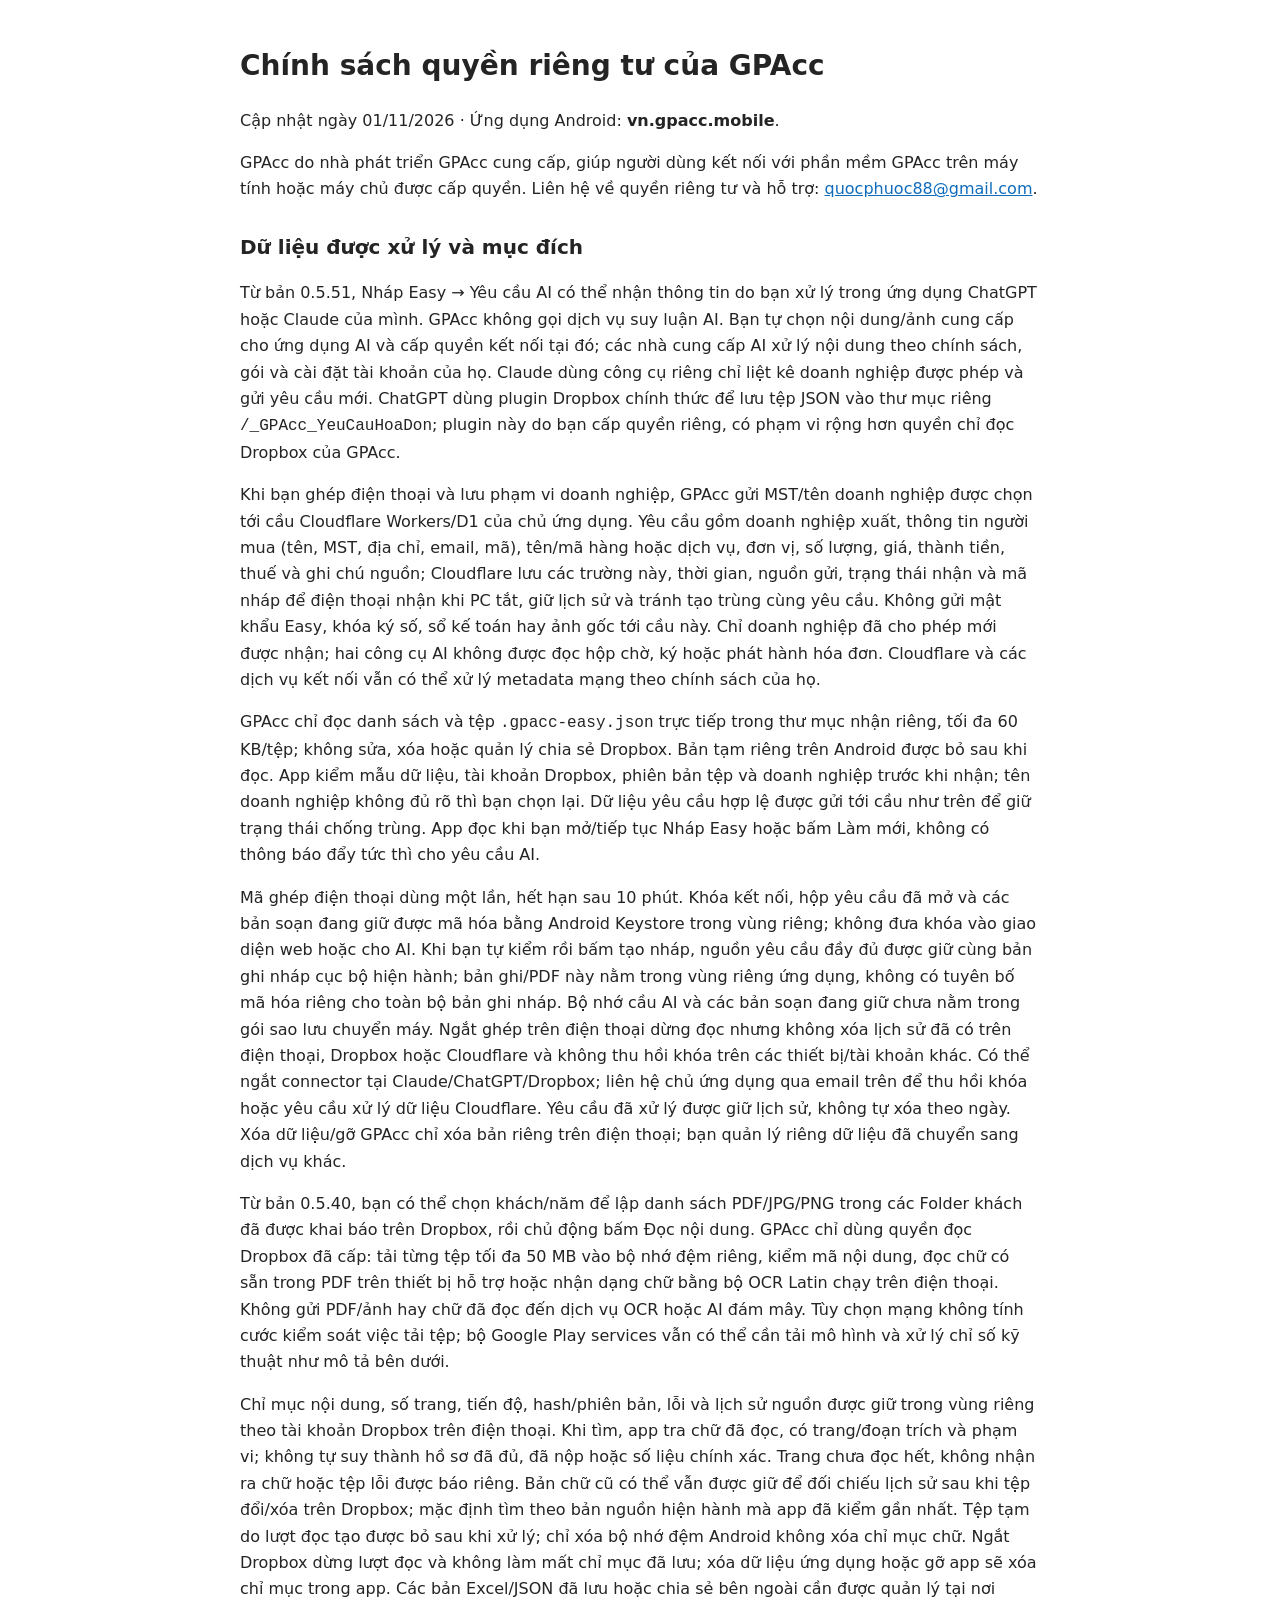
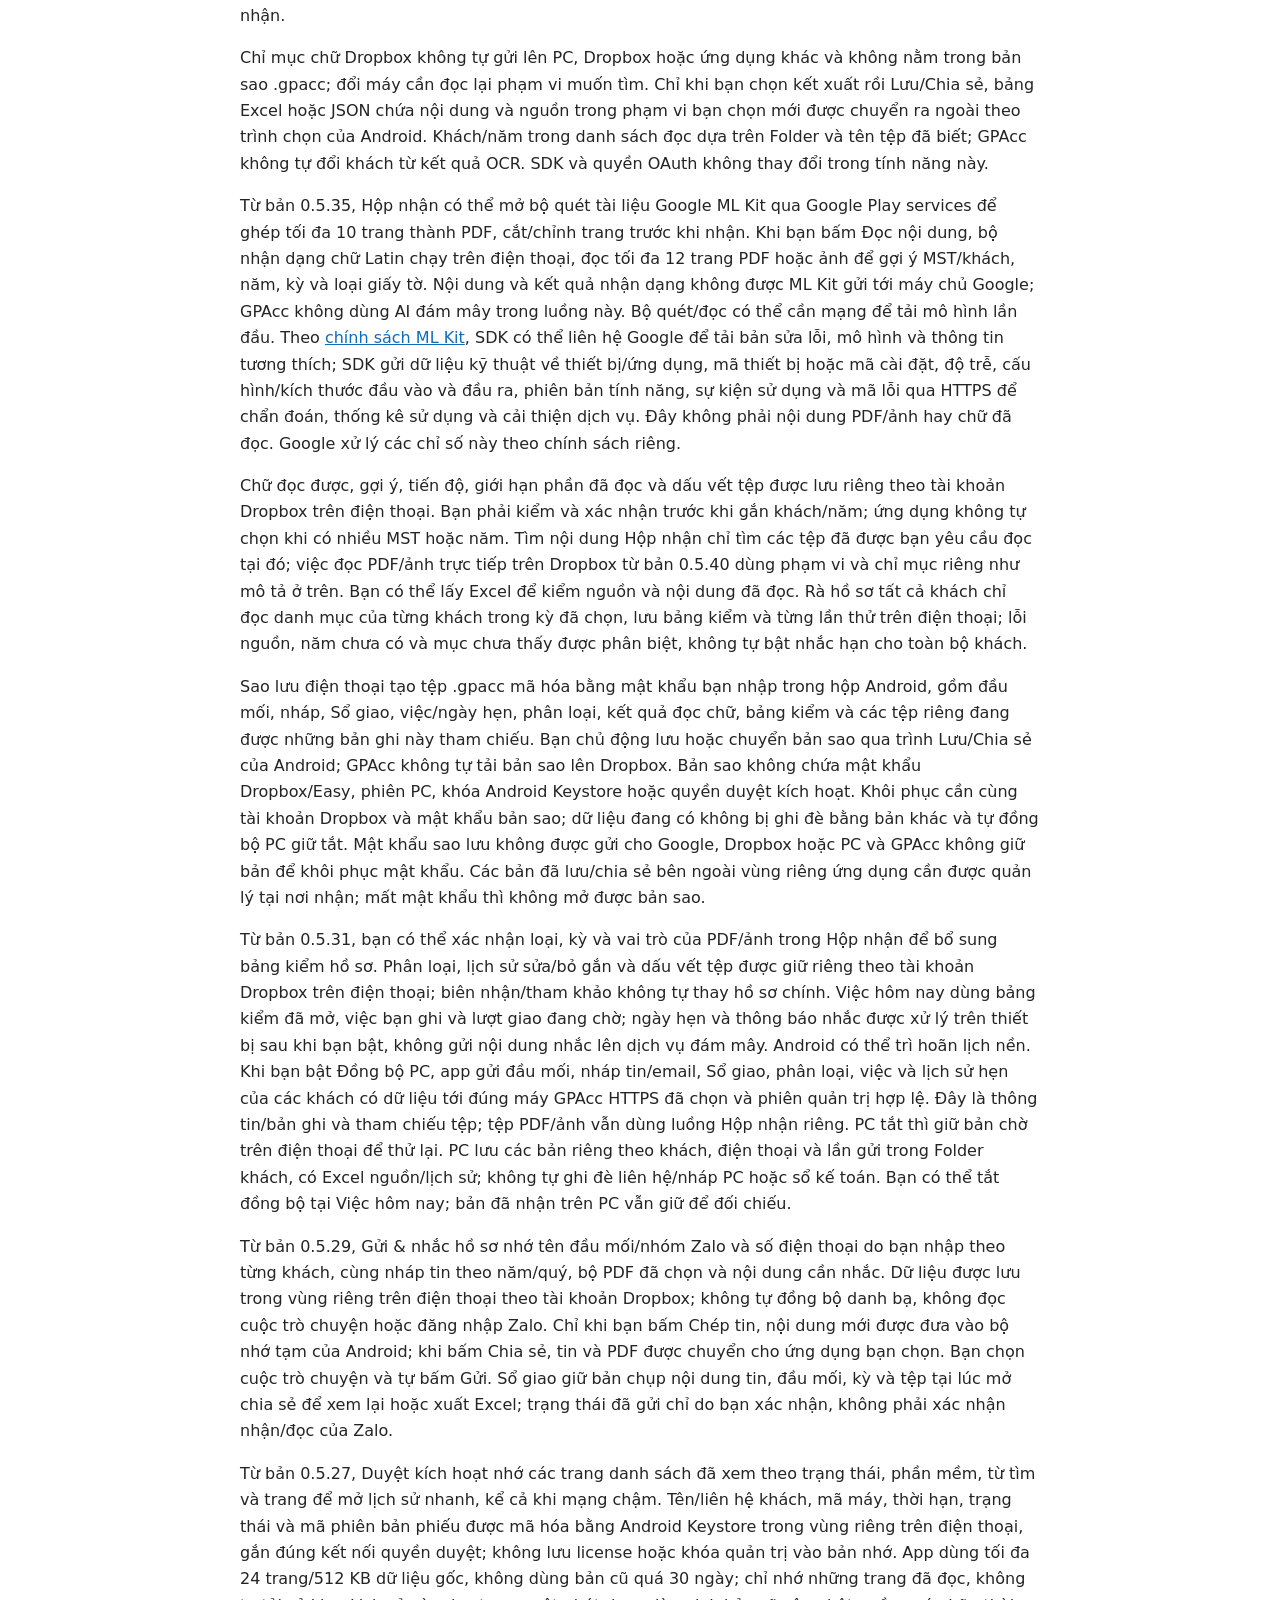
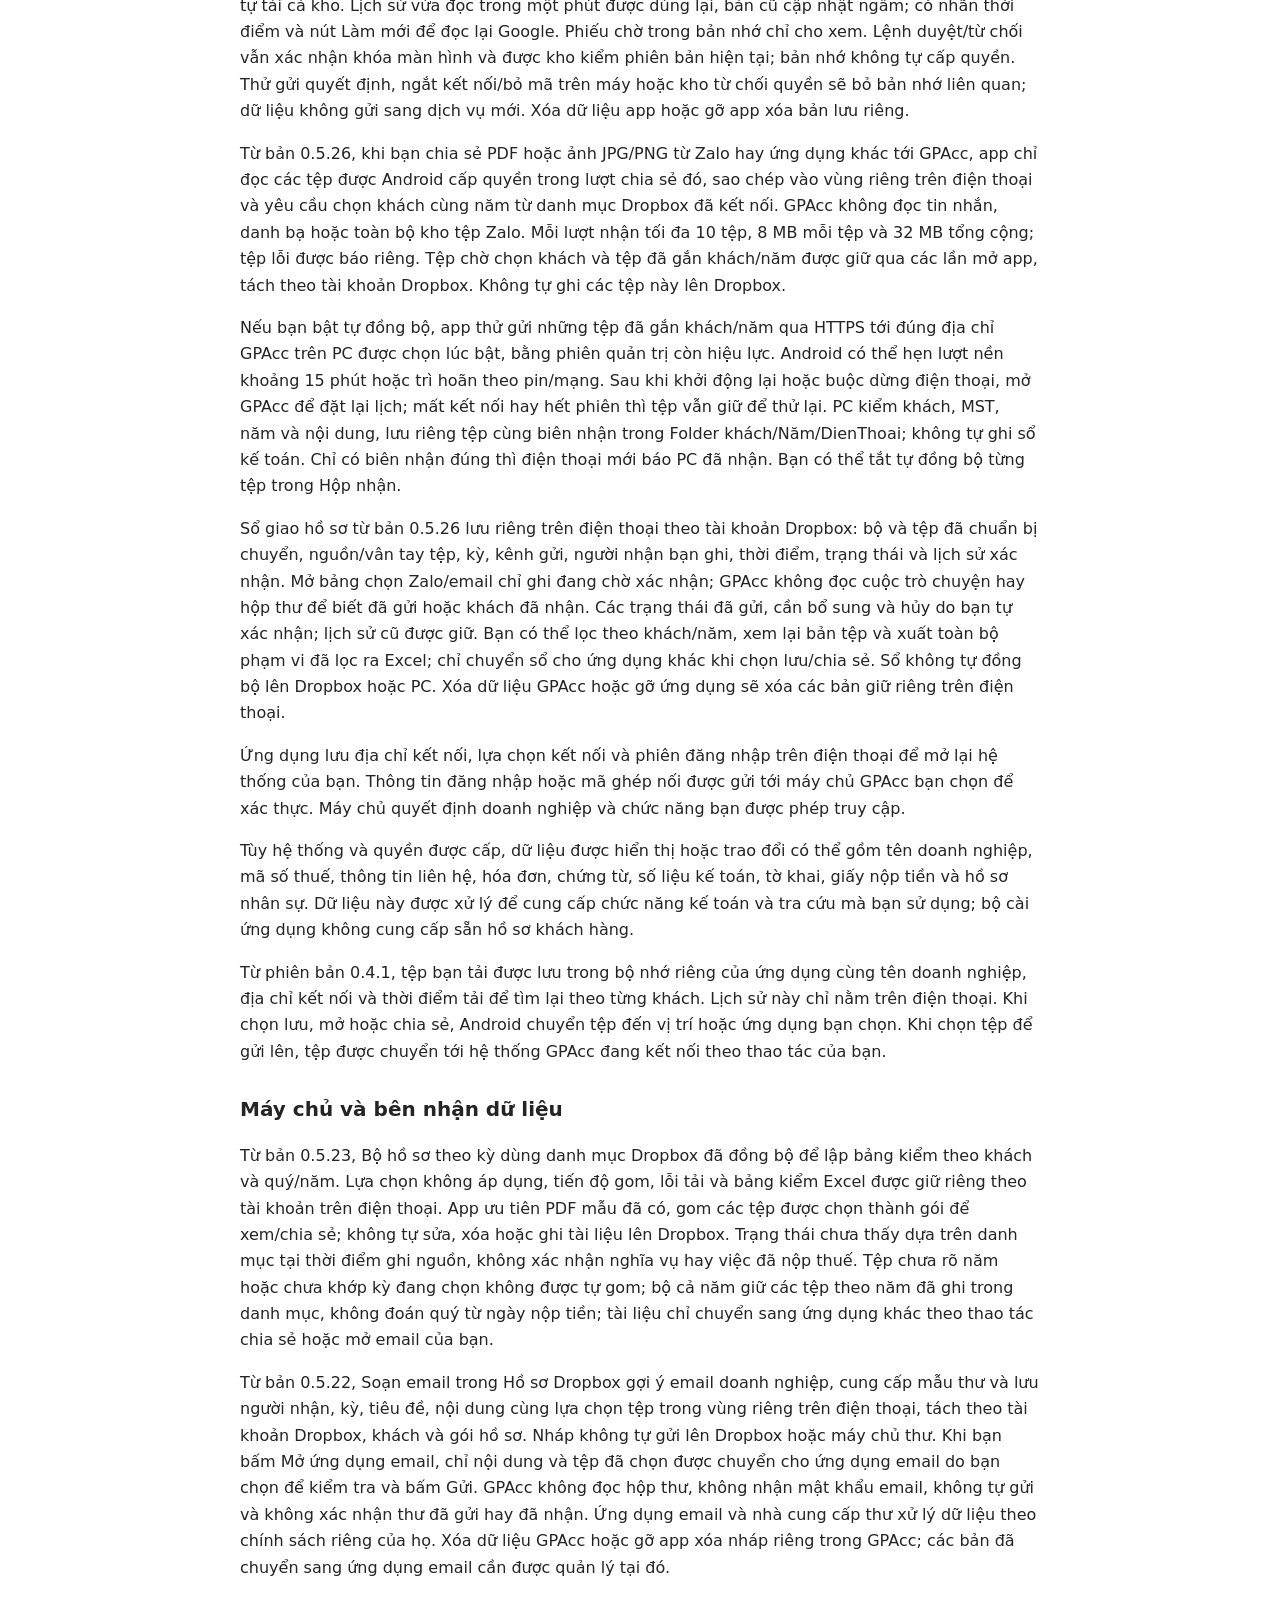
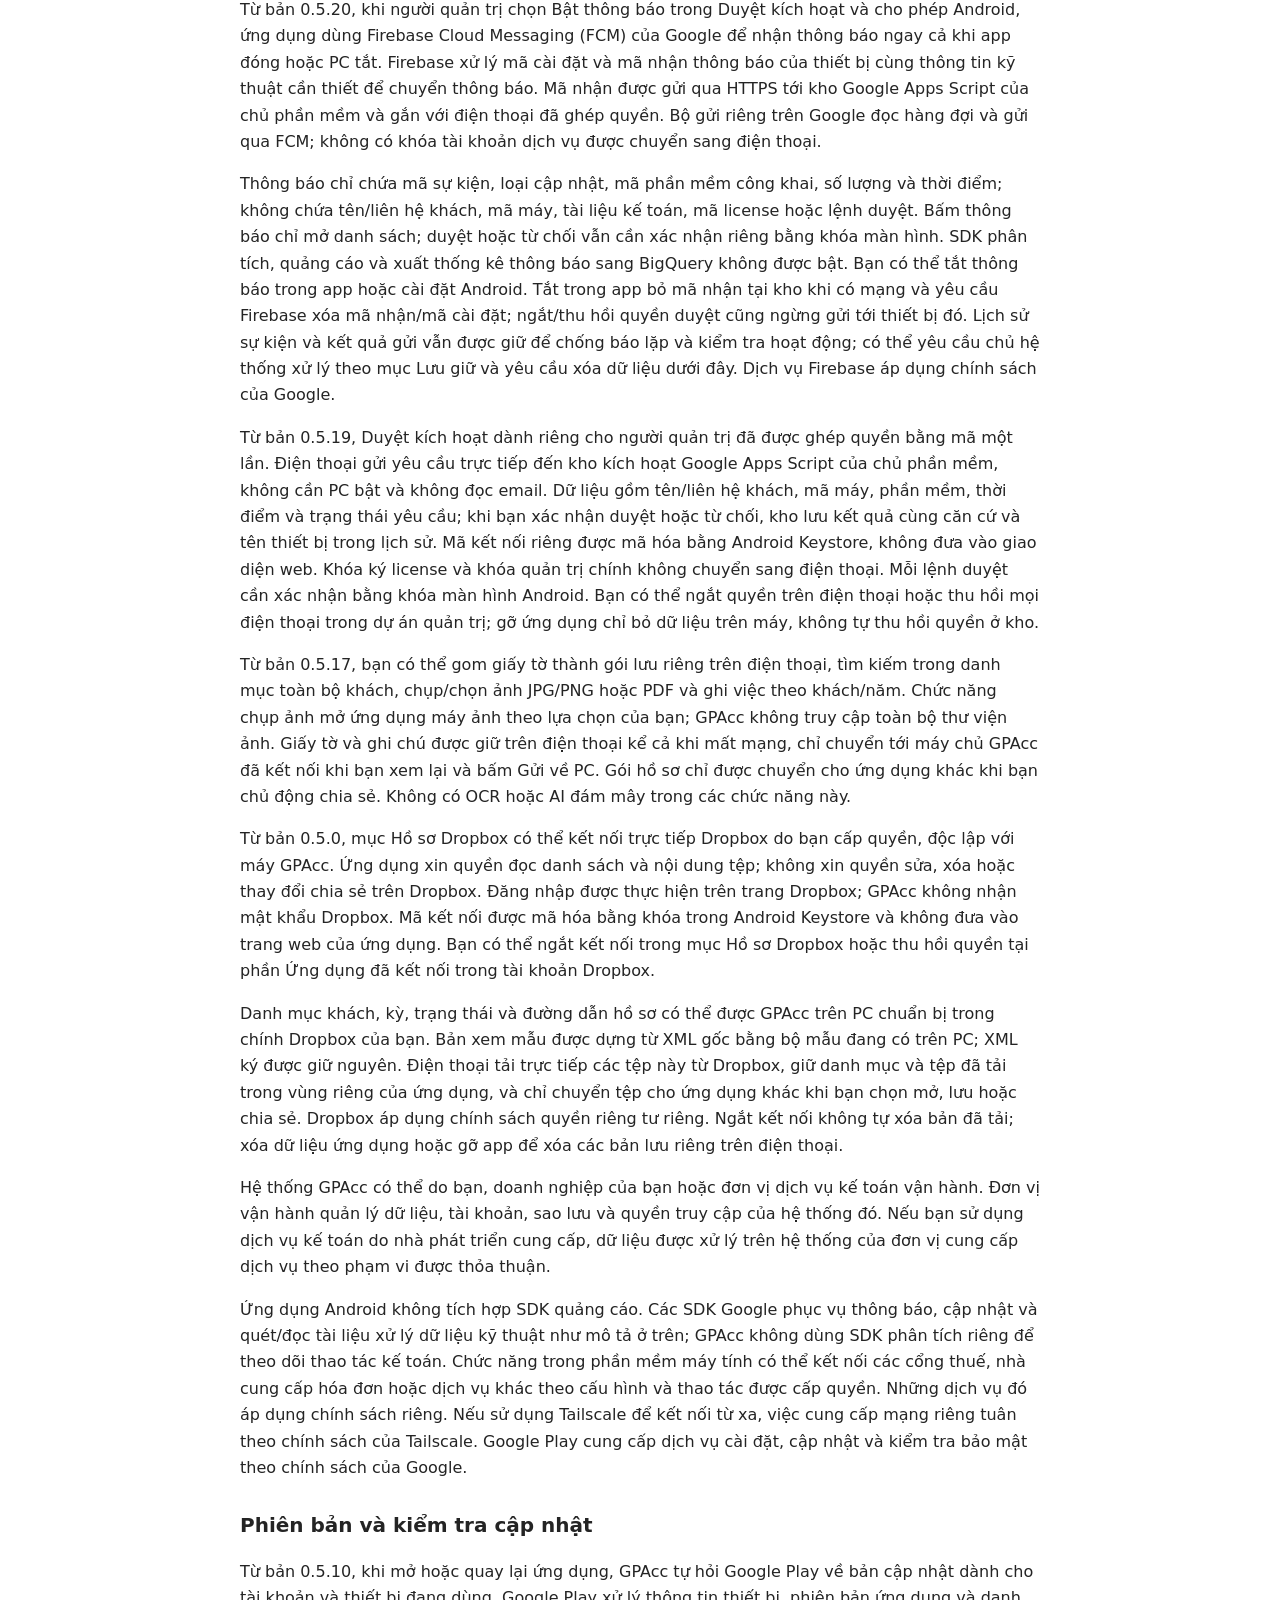
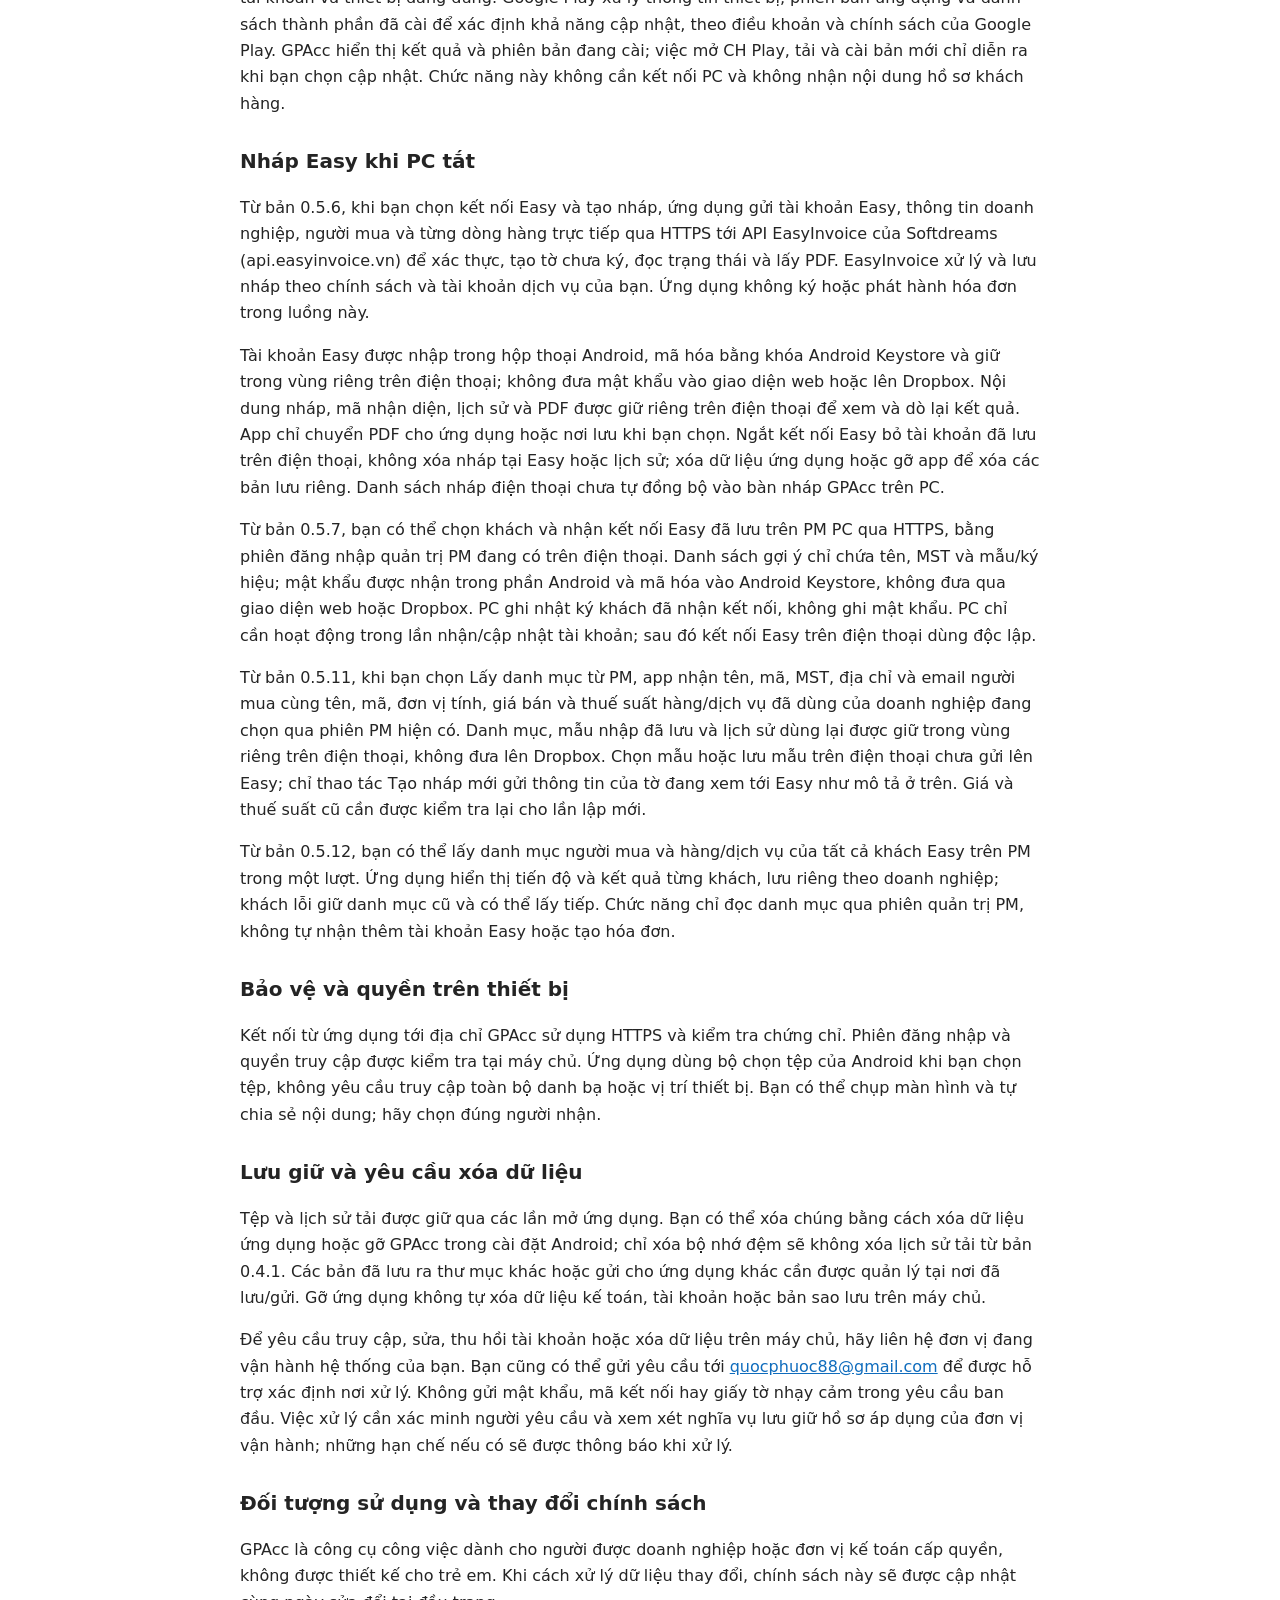
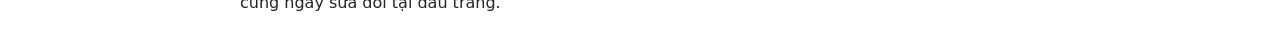
==== commit 1e3738f5: "GPAcc 0.5.51: chính sách nhận yêu cầu AI đã được chủ ứng dụng duyệt" ====
--- a/privacy.html
+++ b/privacy.html
@@ -1,9 +1,13 @@
 <!doctype html><html lang="vi"><head><meta charset="utf-8"><meta name="viewport" content="width=device-width,initial-scale=1">
 <title>GPAcc — Chính sách quyền riêng tư</title>
 <style>body{font:16px/1.65 system-ui,sans-serif;color:#242424;max-width:800px;margin:auto;padding:24px}h1{font-size:28px}h2{font-size:20px;margin-top:28px}a{color:#0F6CBD}</style></head><body>
-<h1>Chính sách quyền riêng tư của GPAcc</h1><p>Cập nhật ngày 31/10/2026 · Ứng dụng Android: <strong>vn.gpacc.mobile</strong>.</p>
+<h1>Chính sách quyền riêng tư của GPAcc</h1><p>Cập nhật ngày 01/11/2026 · Ứng dụng Android: <strong>vn.gpacc.mobile</strong>.</p>
 <p>GPAcc do nhà phát triển GPAcc cung cấp, giúp người dùng kết nối với phần mềm GPAcc trên máy tính hoặc máy chủ được cấp quyền. Liên hệ về quyền riêng tư và hỗ trợ: <a href="mailto:quocphuoc88@gmail.com">quocphuoc88@gmail.com</a>.</p>
 <h2>Dữ liệu được xử lý và mục đích</h2>
+<p>Từ bản 0.5.51, Nháp Easy → Yêu cầu AI có thể nhận thông tin do bạn xử lý trong ứng dụng ChatGPT hoặc Claude của mình. GPAcc không gọi dịch vụ suy luận AI. Bạn tự chọn nội dung/ảnh cung cấp cho ứng dụng AI và cấp quyền kết nối tại đó; các nhà cung cấp AI xử lý nội dung theo chính sách, gói và cài đặt tài khoản của họ. Claude dùng công cụ riêng chỉ liệt kê doanh nghiệp được phép và gửi yêu cầu mới. ChatGPT dùng plugin Dropbox chính thức để lưu tệp JSON vào thư mục riêng <code>/_GPAcc_YeuCauHoaDon</code>; plugin này do bạn cấp quyền riêng, có phạm vi rộng hơn quyền chỉ đọc Dropbox của GPAcc.</p>
+<p>Khi bạn ghép điện thoại và lưu phạm vi doanh nghiệp, GPAcc gửi MST/tên doanh nghiệp được chọn tới cầu Cloudflare Workers/D1 của chủ ứng dụng. Yêu cầu gồm doanh nghiệp xuất, thông tin người mua (tên, MST, địa chỉ, email, mã), tên/mã hàng hoặc dịch vụ, đơn vị, số lượng, giá, thành tiền, thuế và ghi chú nguồn; Cloudflare lưu các trường này, thời gian, nguồn gửi, trạng thái nhận và mã nháp để điện thoại nhận khi PC tắt, giữ lịch sử và tránh tạo trùng cùng yêu cầu. Không gửi mật khẩu Easy, khóa ký số, sổ kế toán hay ảnh gốc tới cầu này. Chỉ doanh nghiệp đã cho phép mới được nhận; hai công cụ AI không được đọc hộp chờ, ký hoặc phát hành hóa đơn. Cloudflare và các dịch vụ kết nối vẫn có thể xử lý metadata mạng theo chính sách của họ.</p>
+<p>GPAcc chỉ đọc danh sách và tệp <code>.gpacc-easy.json</code> trực tiếp trong thư mục nhận riêng, tối đa 60 KB/tệp; không sửa, xóa hoặc quản lý chia sẻ Dropbox. Bản tạm riêng trên Android được bỏ sau khi đọc. App kiểm mẫu dữ liệu, tài khoản Dropbox, phiên bản tệp và doanh nghiệp trước khi nhận; tên doanh nghiệp không đủ rõ thì bạn chọn lại. Dữ liệu yêu cầu hợp lệ được gửi tới cầu như trên để giữ trạng thái chống trùng. App đọc khi bạn mở/tiếp tục Nháp Easy hoặc bấm Làm mới, không có thông báo đẩy tức thì cho yêu cầu AI.</p>
+<p>Mã ghép điện thoại dùng một lần, hết hạn sau 10 phút. Khóa kết nối, hộp yêu cầu đã mở và các bản soạn đang giữ được mã hóa bằng Android Keystore trong vùng riêng; không đưa khóa vào giao diện web hoặc cho AI. Khi bạn tự kiểm rồi bấm tạo nháp, nguồn yêu cầu đầy đủ được giữ cùng bản ghi nháp cục bộ hiện hành; bản ghi/PDF này nằm trong vùng riêng ứng dụng, không có tuyên bố mã hóa riêng cho toàn bộ bản ghi nháp. Bộ nhớ cầu AI và các bản soạn đang giữ chưa nằm trong gói sao lưu chuyển máy. Ngắt ghép trên điện thoại dừng đọc nhưng không xóa lịch sử đã có trên điện thoại, Dropbox hoặc Cloudflare và không thu hồi khóa trên các thiết bị/tài khoản khác. Có thể ngắt connector tại Claude/ChatGPT/Dropbox; liên hệ chủ ứng dụng qua email trên để thu hồi khóa hoặc yêu cầu xử lý dữ liệu Cloudflare. Yêu cầu đã xử lý được giữ lịch sử, không tự xóa theo ngày. Xóa dữ liệu/gỡ GPAcc chỉ xóa bản riêng trên điện thoại; bạn quản lý riêng dữ liệu đã chuyển sang dịch vụ khác.</p>
 <p>Từ bản 0.5.40, bạn có thể chọn khách/năm để lập danh sách PDF/JPG/PNG trong các Folder khách đã được khai báo trên Dropbox, rồi chủ động bấm Đọc nội dung. GPAcc chỉ dùng quyền đọc Dropbox đã cấp: tải từng tệp tối đa 50 MB vào bộ nhớ đệm riêng, kiểm mã nội dung, đọc chữ có sẵn trong PDF trên thiết bị hỗ trợ hoặc nhận dạng chữ bằng bộ OCR Latin chạy trên điện thoại. Không gửi PDF/ảnh hay chữ đã đọc đến dịch vụ OCR hoặc AI đám mây. Tùy chọn mạng không tính cước kiểm soát việc tải tệp; bộ Google Play services vẫn có thể cần tải mô hình và xử lý chỉ số kỹ thuật như mô tả bên dưới.</p>
 <p>Chỉ mục nội dung, số trang, tiến độ, hash/phiên bản, lỗi và lịch sử nguồn được giữ trong vùng riêng theo tài khoản Dropbox trên điện thoại. Khi tìm, app tra chữ đã đọc, có trang/đoạn trích và phạm vi; không tự suy thành hồ sơ đã đủ, đã nộp hoặc số liệu chính xác. Trang chưa đọc hết, không nhận ra chữ hoặc tệp lỗi được báo riêng. Bản chữ cũ có thể vẫn được giữ để đối chiếu lịch sử sau khi tệp đổi/xóa trên Dropbox; mặc định tìm theo bản nguồn hiện hành mà app đã kiểm gần nhất. Tệp tạm do lượt đọc tạo được bỏ sau khi xử lý; chỉ xóa bộ nhớ đệm Android không xóa chỉ mục chữ. Ngắt Dropbox dừng lượt đọc và không làm mất chỉ mục đã lưu; xóa dữ liệu ứng dụng hoặc gỡ app sẽ xóa chỉ mục trong app. Các bản Excel/JSON đã lưu hoặc chia sẻ bên ngoài cần được quản lý tại nơi nhận.</p>
 <p>Chỉ mục chữ Dropbox không tự gửi lên PC, Dropbox hoặc ứng dụng khác và không nằm trong bản sao .gpacc; đổi máy cần đọc lại phạm vi muốn tìm. Chỉ khi bạn chọn kết xuất rồi Lưu/Chia sẻ, bảng Excel hoặc JSON chứa nội dung và nguồn trong phạm vi bạn chọn mới được chuyển ra ngoài theo trình chọn của Android. Khách/năm trong danh sách đọc dựa trên Folder và tên tệp đã biết; GPAcc không tự đổi khách từ kết quả OCR. SDK và quyền OAuth không thay đổi trong tính năng này.</p>
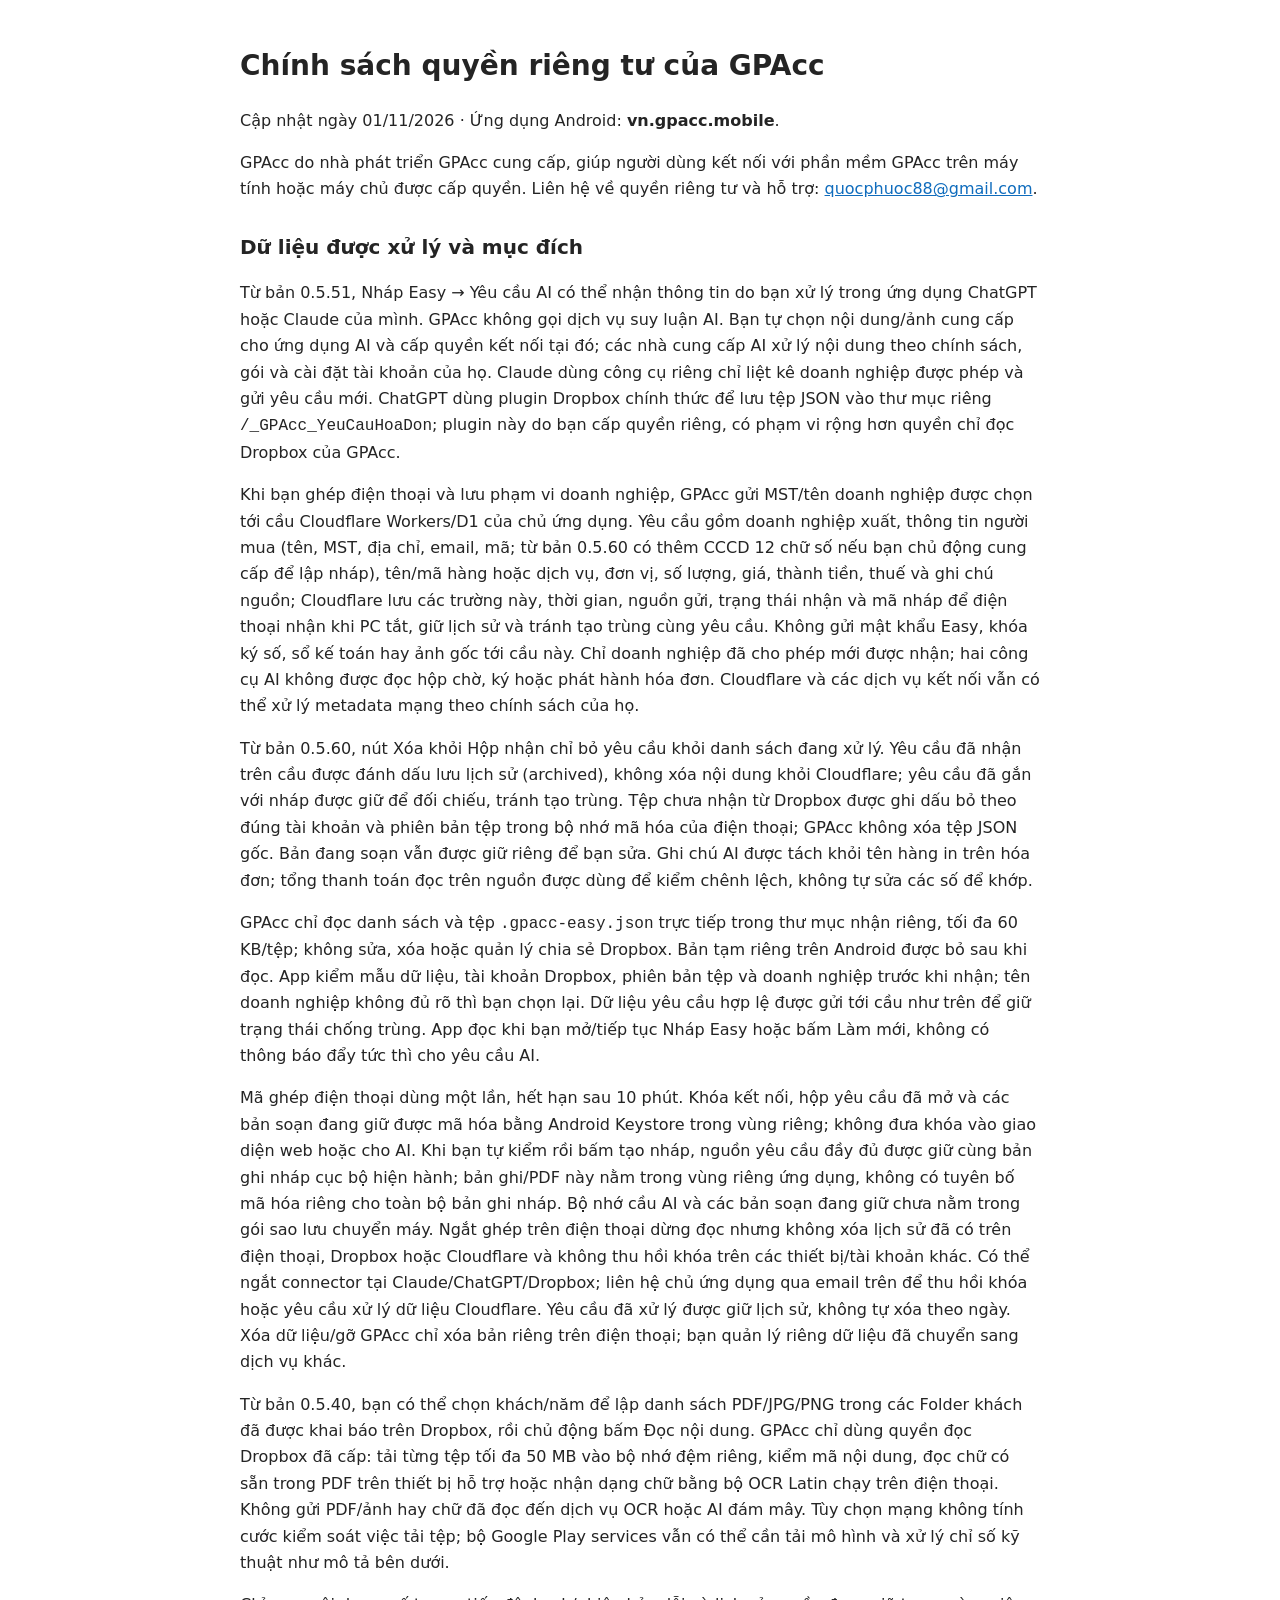
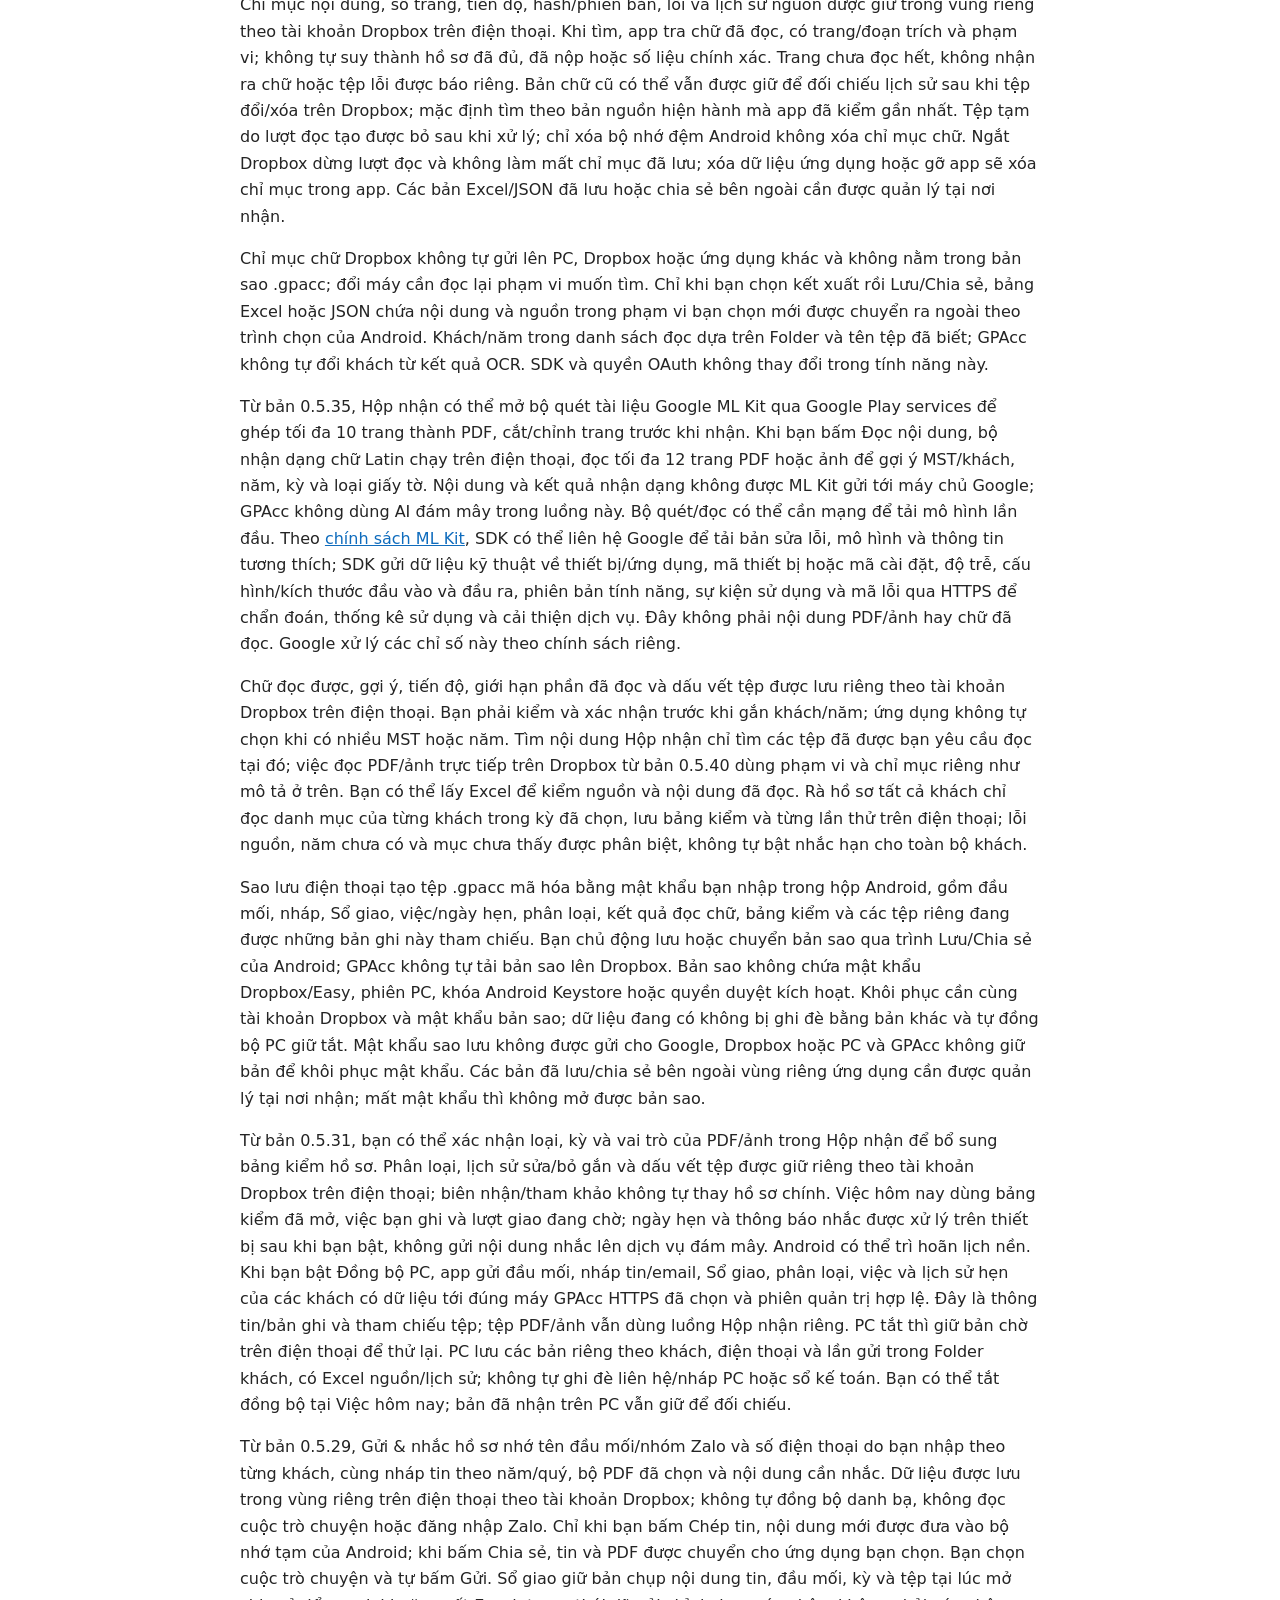
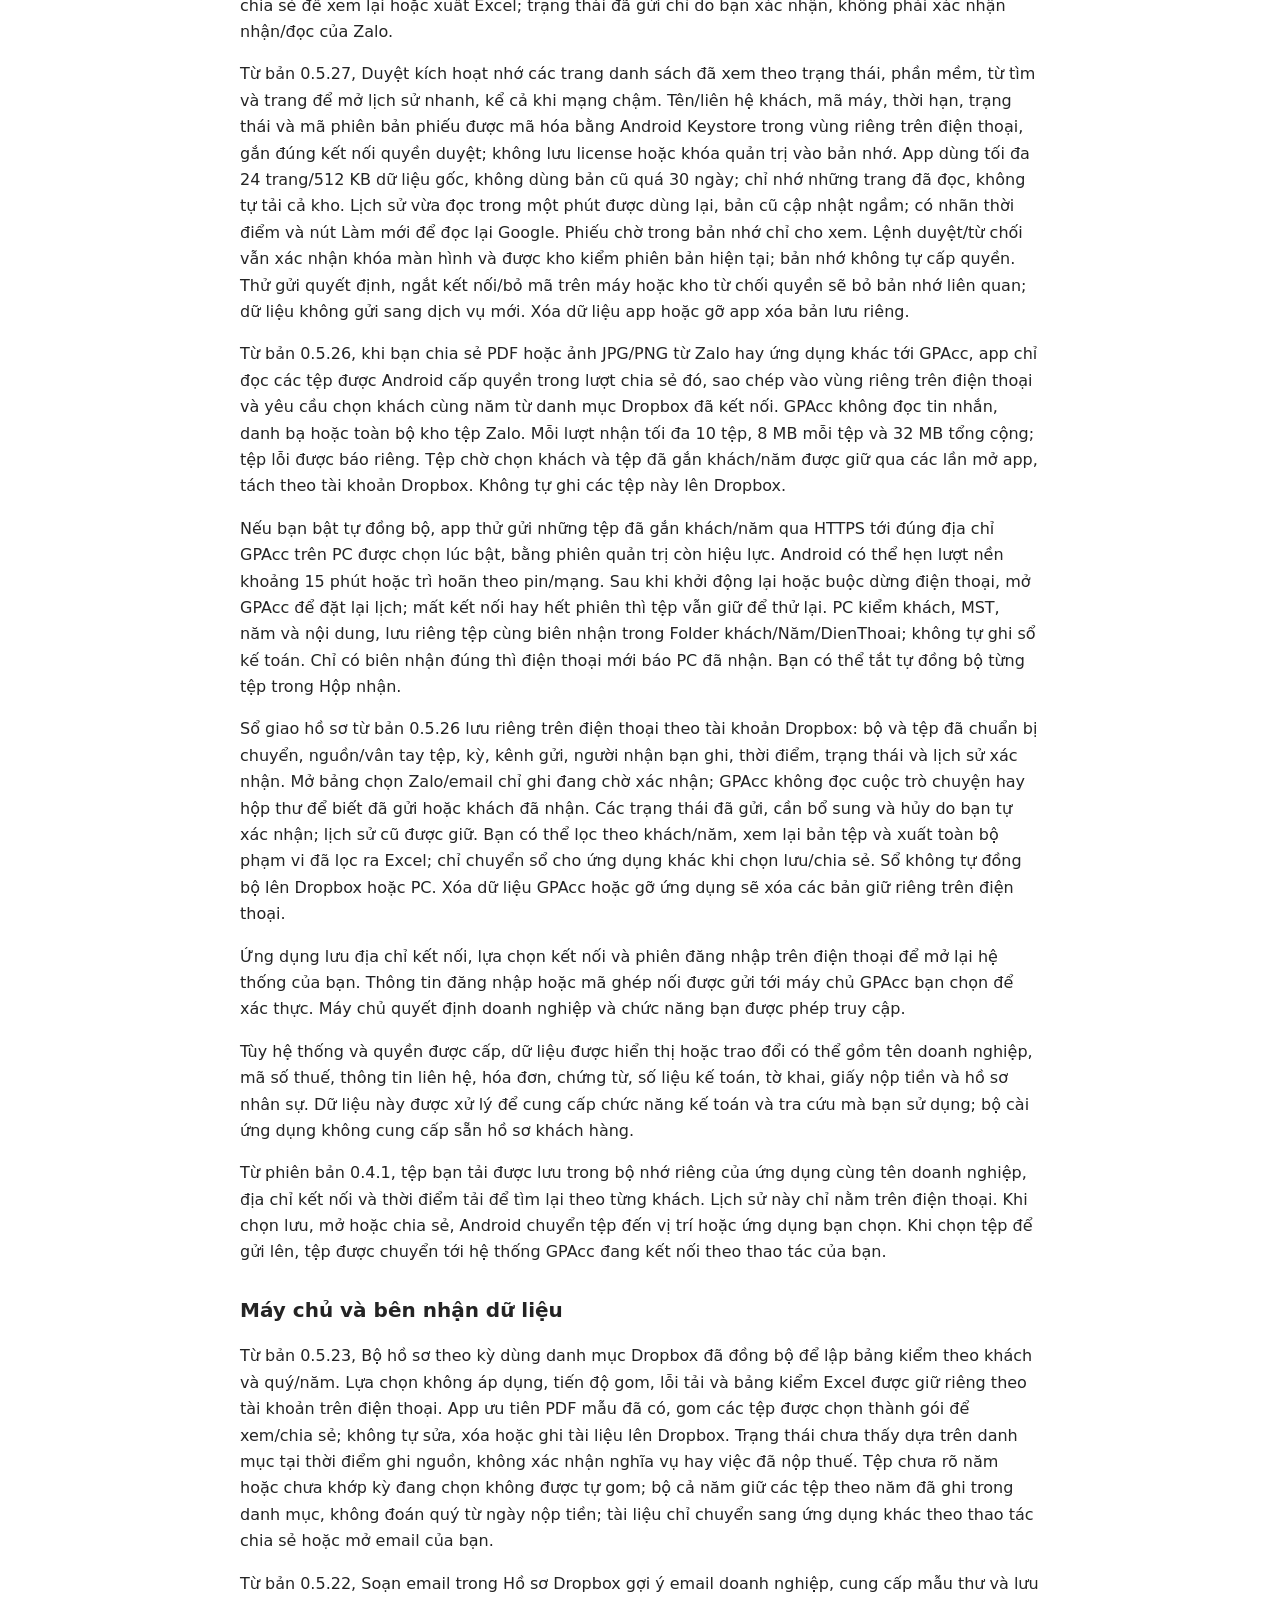
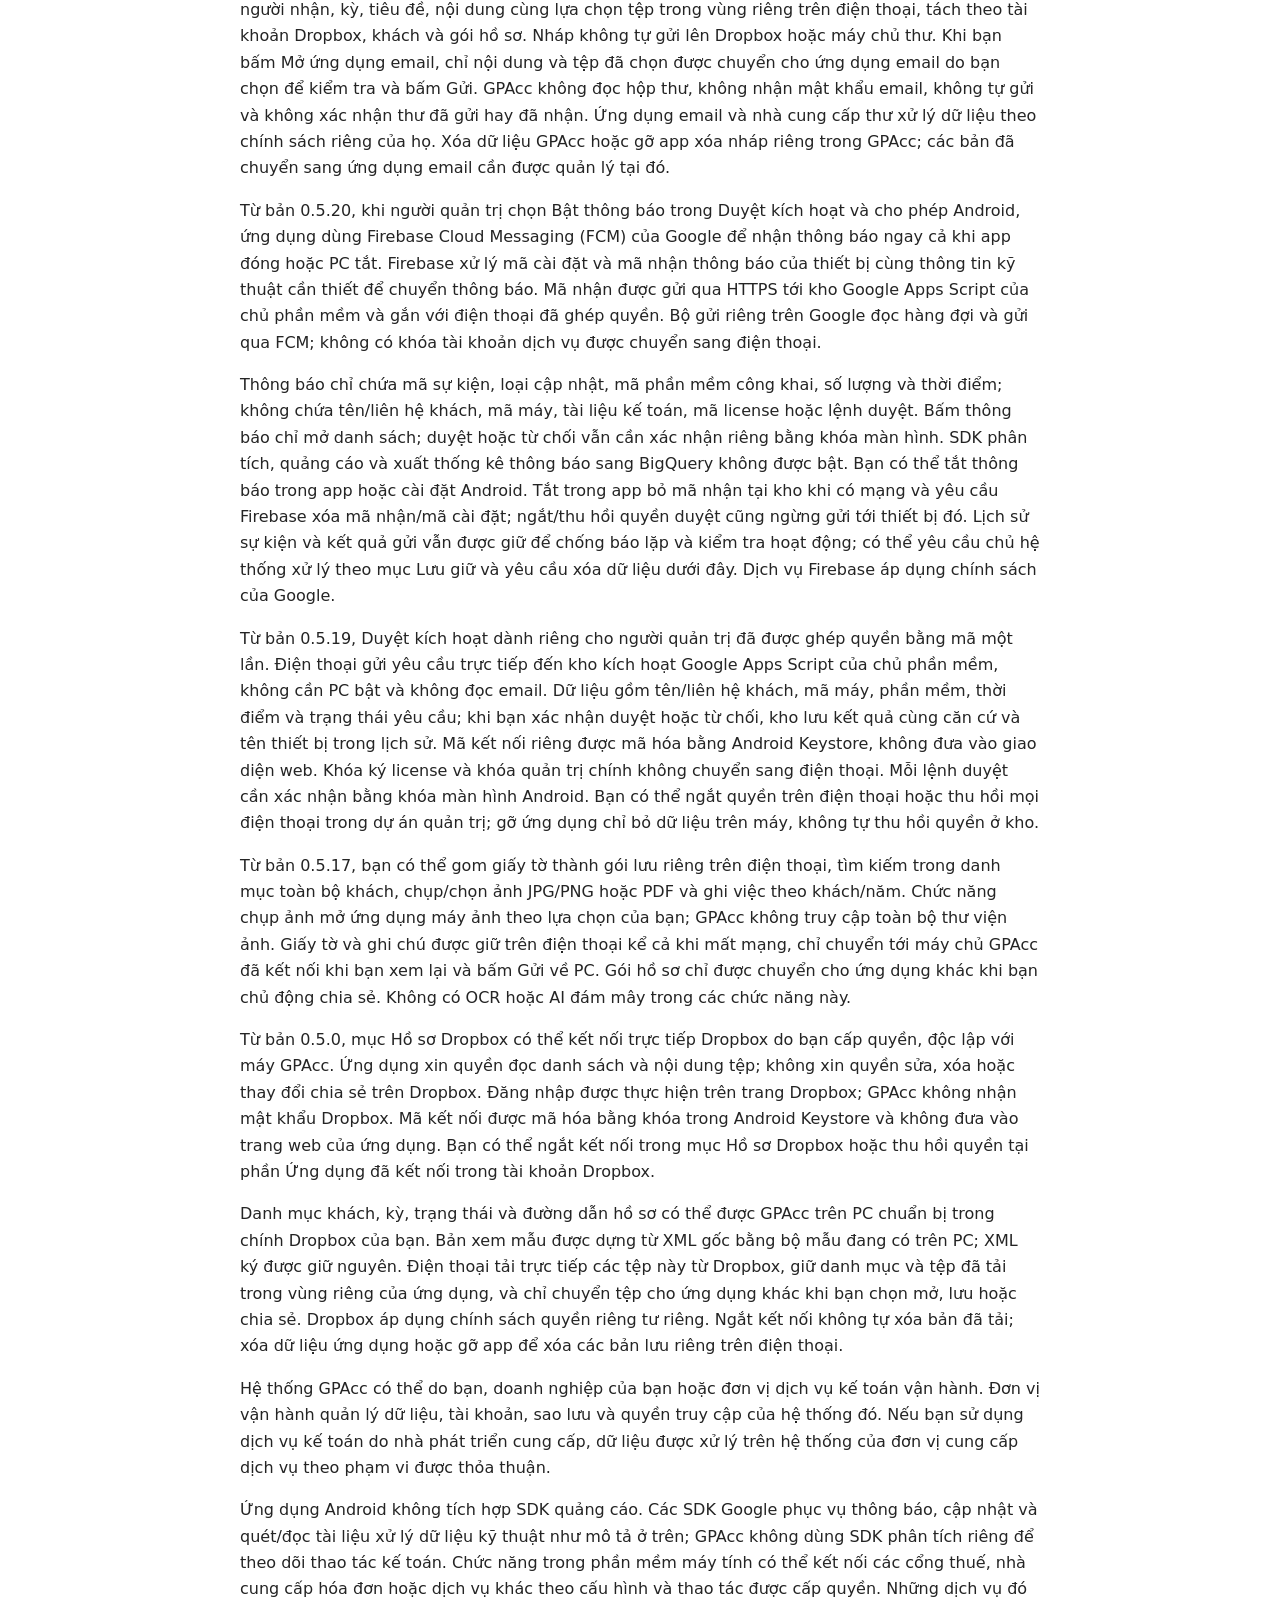
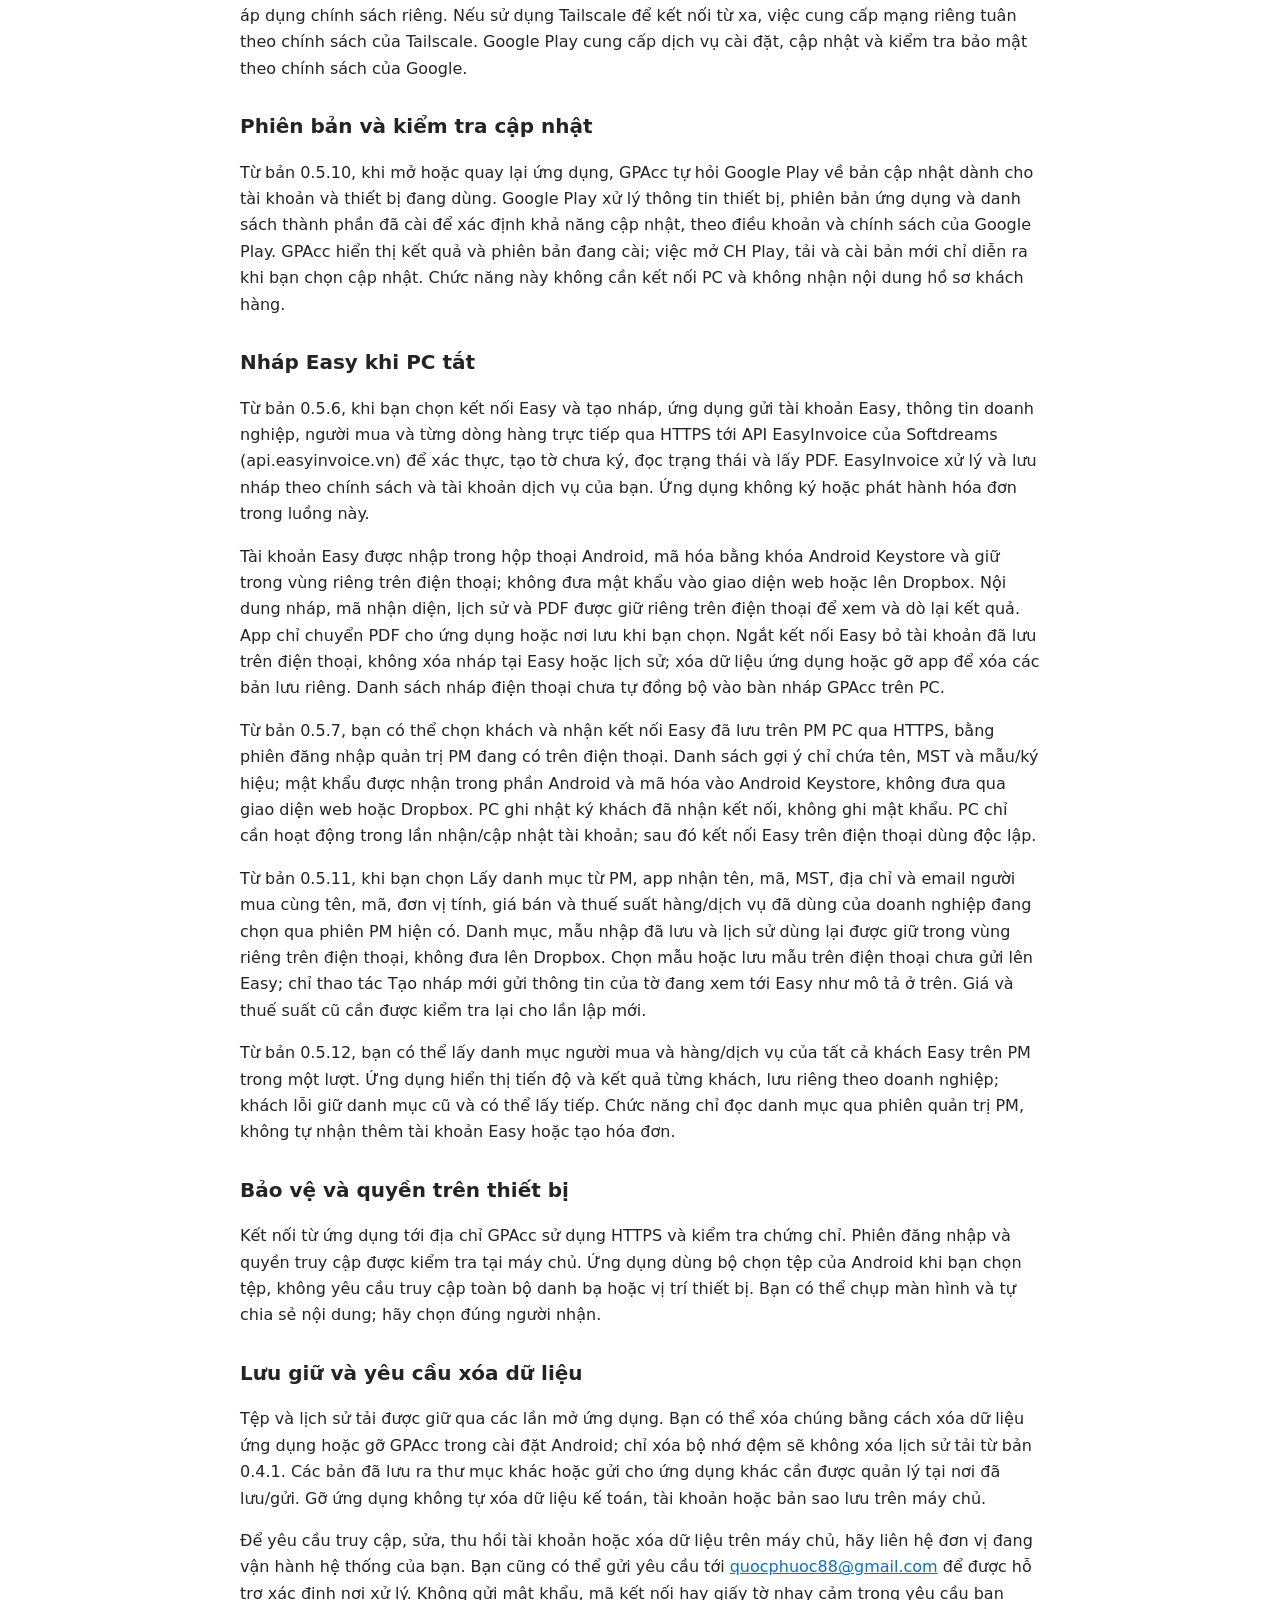
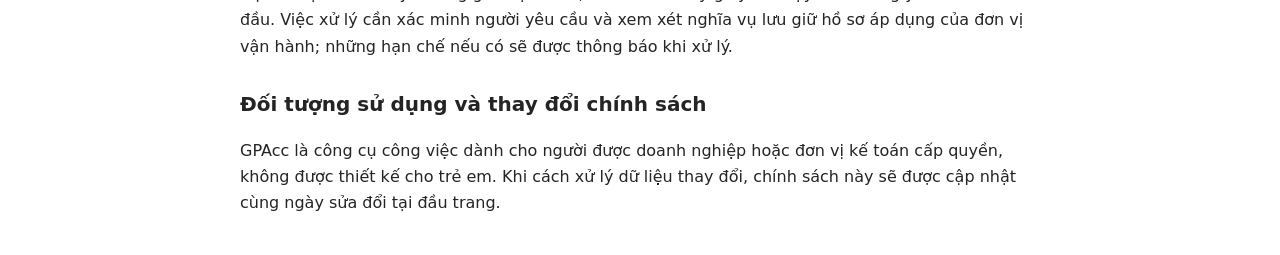
==== commit 15d6c0a9: "Privacy: optional buyer CCCD and AI inbox removal scope" ====
--- a/privacy.html
+++ b/privacy.html
@@ -5,7 +5,8 @@
 <p>GPAcc do nhà phát triển GPAcc cung cấp, giúp người dùng kết nối với phần mềm GPAcc trên máy tính hoặc máy chủ được cấp quyền. Liên hệ về quyền riêng tư và hỗ trợ: <a href="mailto:quocphuoc88@gmail.com">quocphuoc88@gmail.com</a>.</p>
 <h2>Dữ liệu được xử lý và mục đích</h2>
 <p>Từ bản 0.5.51, Nháp Easy → Yêu cầu AI có thể nhận thông tin do bạn xử lý trong ứng dụng ChatGPT hoặc Claude của mình. GPAcc không gọi dịch vụ suy luận AI. Bạn tự chọn nội dung/ảnh cung cấp cho ứng dụng AI và cấp quyền kết nối tại đó; các nhà cung cấp AI xử lý nội dung theo chính sách, gói và cài đặt tài khoản của họ. Claude dùng công cụ riêng chỉ liệt kê doanh nghiệp được phép và gửi yêu cầu mới. ChatGPT dùng plugin Dropbox chính thức để lưu tệp JSON vào thư mục riêng <code>/_GPAcc_YeuCauHoaDon</code>; plugin này do bạn cấp quyền riêng, có phạm vi rộng hơn quyền chỉ đọc Dropbox của GPAcc.</p>
-<p>Khi bạn ghép điện thoại và lưu phạm vi doanh nghiệp, GPAcc gửi MST/tên doanh nghiệp được chọn tới cầu Cloudflare Workers/D1 của chủ ứng dụng. Yêu cầu gồm doanh nghiệp xuất, thông tin người mua (tên, MST, địa chỉ, email, mã), tên/mã hàng hoặc dịch vụ, đơn vị, số lượng, giá, thành tiền, thuế và ghi chú nguồn; Cloudflare lưu các trường này, thời gian, nguồn gửi, trạng thái nhận và mã nháp để điện thoại nhận khi PC tắt, giữ lịch sử và tránh tạo trùng cùng yêu cầu. Không gửi mật khẩu Easy, khóa ký số, sổ kế toán hay ảnh gốc tới cầu này. Chỉ doanh nghiệp đã cho phép mới được nhận; hai công cụ AI không được đọc hộp chờ, ký hoặc phát hành hóa đơn. Cloudflare và các dịch vụ kết nối vẫn có thể xử lý metadata mạng theo chính sách của họ.</p>
+<p>Khi bạn ghép điện thoại và lưu phạm vi doanh nghiệp, GPAcc gửi MST/tên doanh nghiệp được chọn tới cầu Cloudflare Workers/D1 của chủ ứng dụng. Yêu cầu gồm doanh nghiệp xuất, thông tin người mua (tên, MST, địa chỉ, email, mã; từ bản 0.5.60 có thêm CCCD 12 chữ số nếu bạn chủ động cung cấp để lập nháp), tên/mã hàng hoặc dịch vụ, đơn vị, số lượng, giá, thành tiền, thuế và ghi chú nguồn; Cloudflare lưu các trường này, thời gian, nguồn gửi, trạng thái nhận và mã nháp để điện thoại nhận khi PC tắt, giữ lịch sử và tránh tạo trùng cùng yêu cầu. Không gửi mật khẩu Easy, khóa ký số, sổ kế toán hay ảnh gốc tới cầu này. Chỉ doanh nghiệp đã cho phép mới được nhận; hai công cụ AI không được đọc hộp chờ, ký hoặc phát hành hóa đơn. Cloudflare và các dịch vụ kết nối vẫn có thể xử lý metadata mạng theo chính sách của họ.</p>
+<p>Từ bản 0.5.60, nút Xóa khỏi Hộp nhận chỉ bỏ yêu cầu khỏi danh sách đang xử lý. Yêu cầu đã nhận trên cầu được đánh dấu lưu lịch sử (archived), không xóa nội dung khỏi Cloudflare; yêu cầu đã gắn với nháp được giữ để đối chiếu, tránh tạo trùng. Tệp chưa nhận từ Dropbox được ghi dấu bỏ theo đúng tài khoản và phiên bản tệp trong bộ nhớ mã hóa của điện thoại; GPAcc không xóa tệp JSON gốc. Bản đang soạn vẫn được giữ riêng để bạn sửa. Ghi chú AI được tách khỏi tên hàng in trên hóa đơn; tổng thanh toán đọc trên nguồn được dùng để kiểm chênh lệch, không tự sửa các số để khớp.</p>
 <p>GPAcc chỉ đọc danh sách và tệp <code>.gpacc-easy.json</code> trực tiếp trong thư mục nhận riêng, tối đa 60 KB/tệp; không sửa, xóa hoặc quản lý chia sẻ Dropbox. Bản tạm riêng trên Android được bỏ sau khi đọc. App kiểm mẫu dữ liệu, tài khoản Dropbox, phiên bản tệp và doanh nghiệp trước khi nhận; tên doanh nghiệp không đủ rõ thì bạn chọn lại. Dữ liệu yêu cầu hợp lệ được gửi tới cầu như trên để giữ trạng thái chống trùng. App đọc khi bạn mở/tiếp tục Nháp Easy hoặc bấm Làm mới, không có thông báo đẩy tức thì cho yêu cầu AI.</p>
 <p>Mã ghép điện thoại dùng một lần, hết hạn sau 10 phút. Khóa kết nối, hộp yêu cầu đã mở và các bản soạn đang giữ được mã hóa bằng Android Keystore trong vùng riêng; không đưa khóa vào giao diện web hoặc cho AI. Khi bạn tự kiểm rồi bấm tạo nháp, nguồn yêu cầu đầy đủ được giữ cùng bản ghi nháp cục bộ hiện hành; bản ghi/PDF này nằm trong vùng riêng ứng dụng, không có tuyên bố mã hóa riêng cho toàn bộ bản ghi nháp. Bộ nhớ cầu AI và các bản soạn đang giữ chưa nằm trong gói sao lưu chuyển máy. Ngắt ghép trên điện thoại dừng đọc nhưng không xóa lịch sử đã có trên điện thoại, Dropbox hoặc Cloudflare và không thu hồi khóa trên các thiết bị/tài khoản khác. Có thể ngắt connector tại Claude/ChatGPT/Dropbox; liên hệ chủ ứng dụng qua email trên để thu hồi khóa hoặc yêu cầu xử lý dữ liệu Cloudflare. Yêu cầu đã xử lý được giữ lịch sử, không tự xóa theo ngày. Xóa dữ liệu/gỡ GPAcc chỉ xóa bản riêng trên điện thoại; bạn quản lý riêng dữ liệu đã chuyển sang dịch vụ khác.</p>
 <p>Từ bản 0.5.40, bạn có thể chọn khách/năm để lập danh sách PDF/JPG/PNG trong các Folder khách đã được khai báo trên Dropbox, rồi chủ động bấm Đọc nội dung. GPAcc chỉ dùng quyền đọc Dropbox đã cấp: tải từng tệp tối đa 50 MB vào bộ nhớ đệm riêng, kiểm mã nội dung, đọc chữ có sẵn trong PDF trên thiết bị hỗ trợ hoặc nhận dạng chữ bằng bộ OCR Latin chạy trên điện thoại. Không gửi PDF/ảnh hay chữ đã đọc đến dịch vụ OCR hoặc AI đám mây. Tùy chọn mạng không tính cước kiểm soát việc tải tệp; bộ Google Play services vẫn có thể cần tải mô hình và xử lý chỉ số kỹ thuật như mô tả bên dưới.</p>
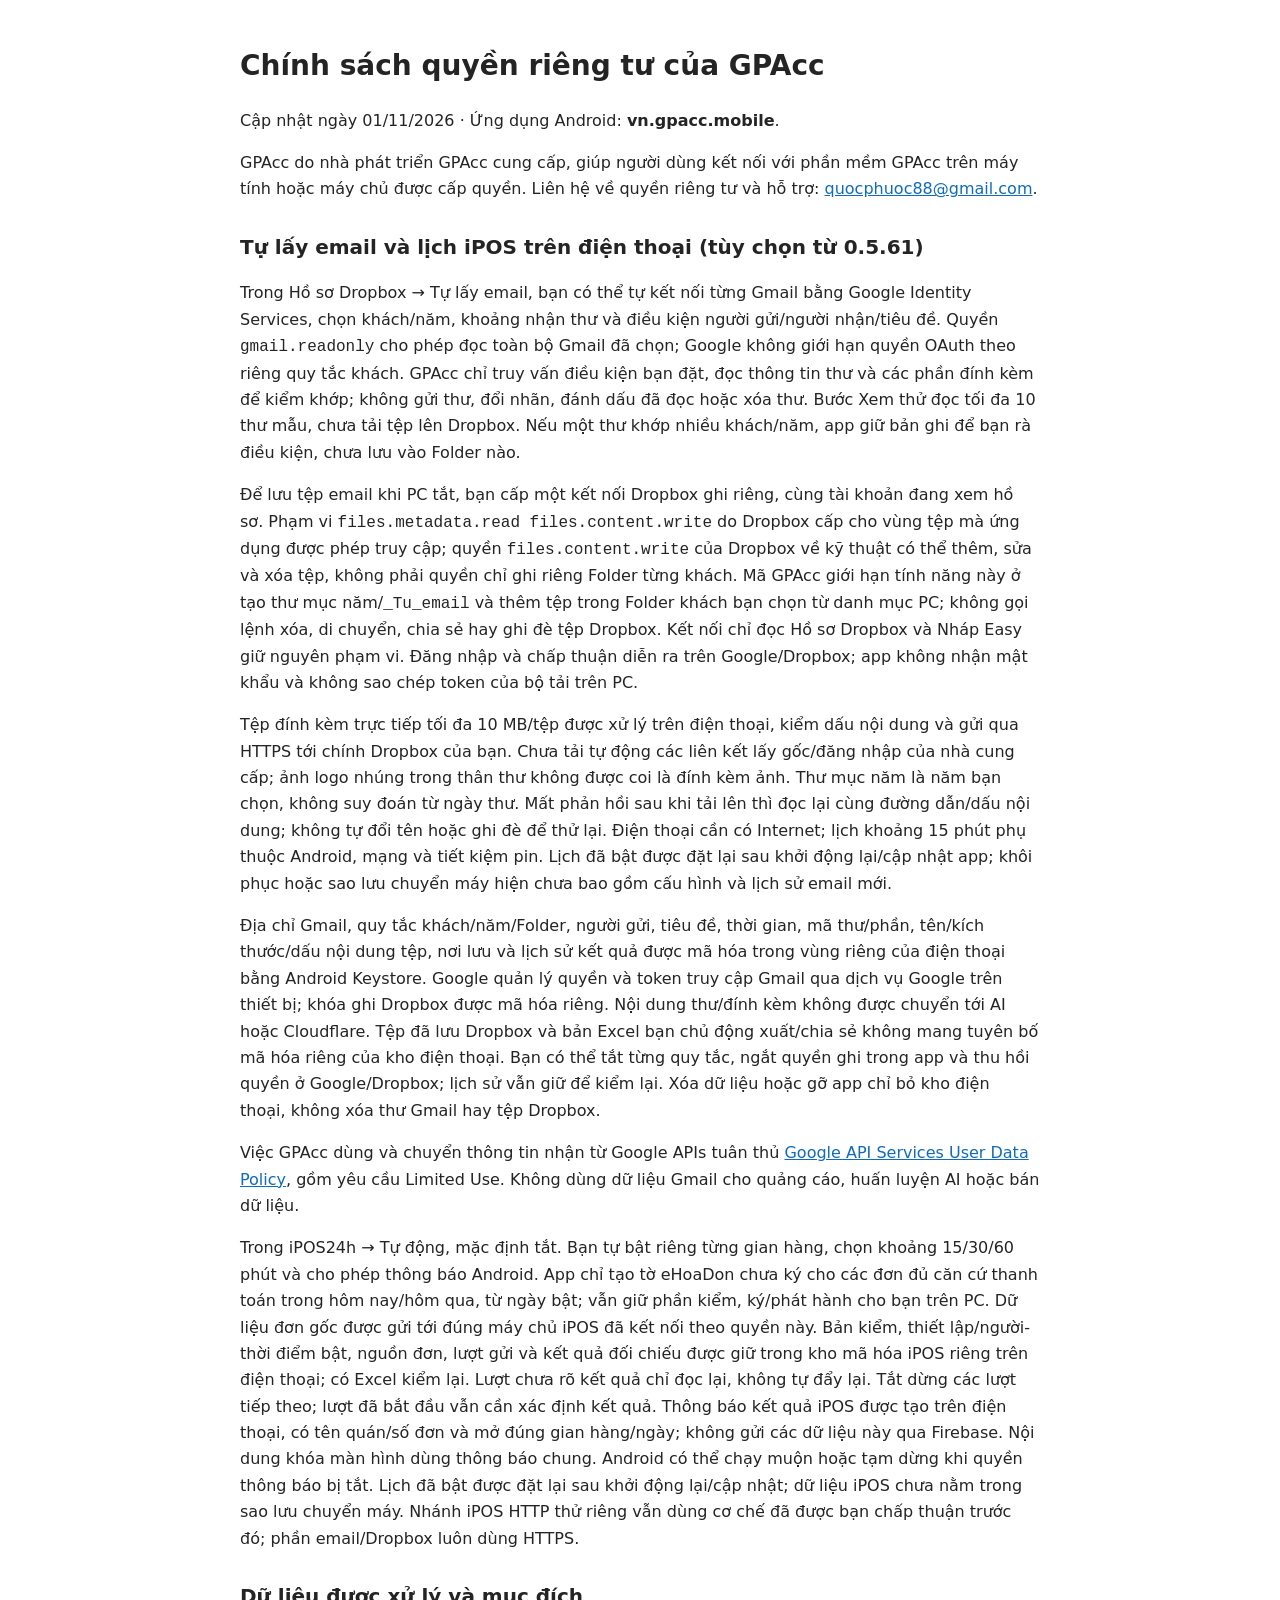
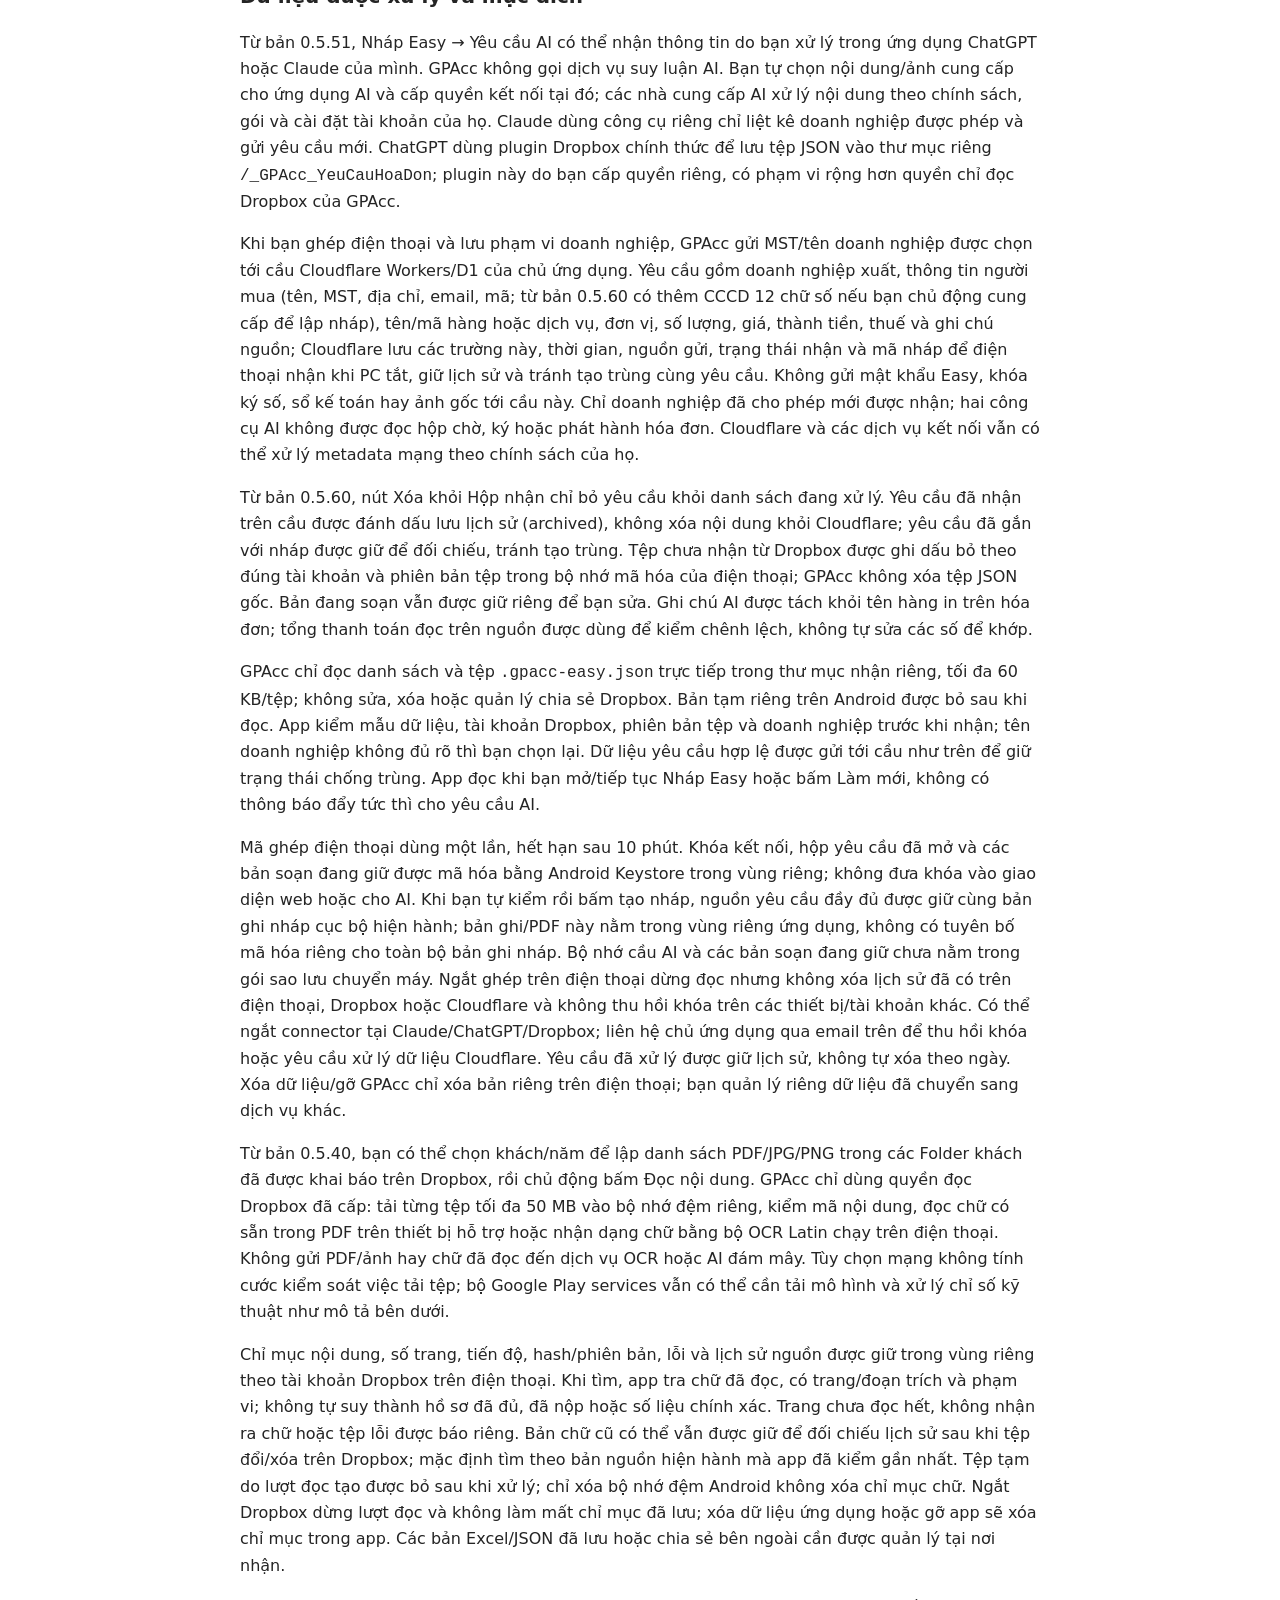
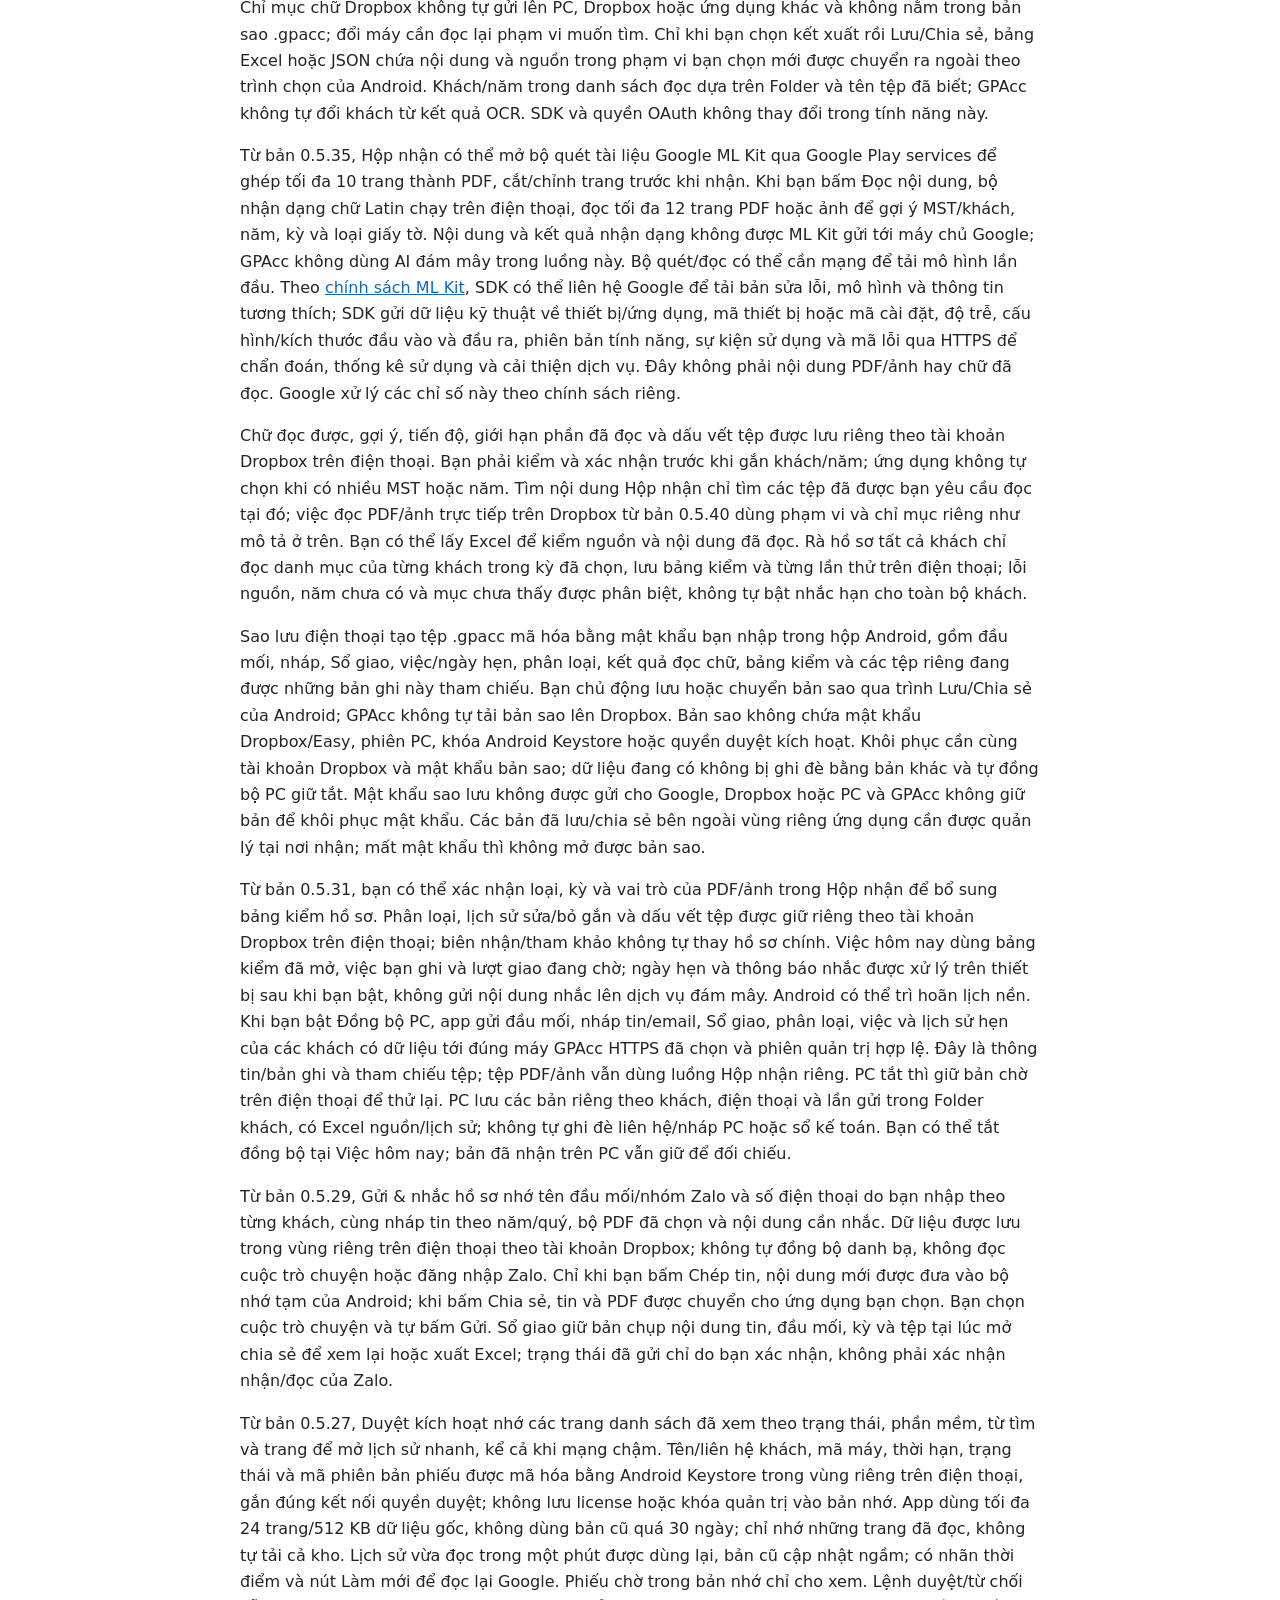
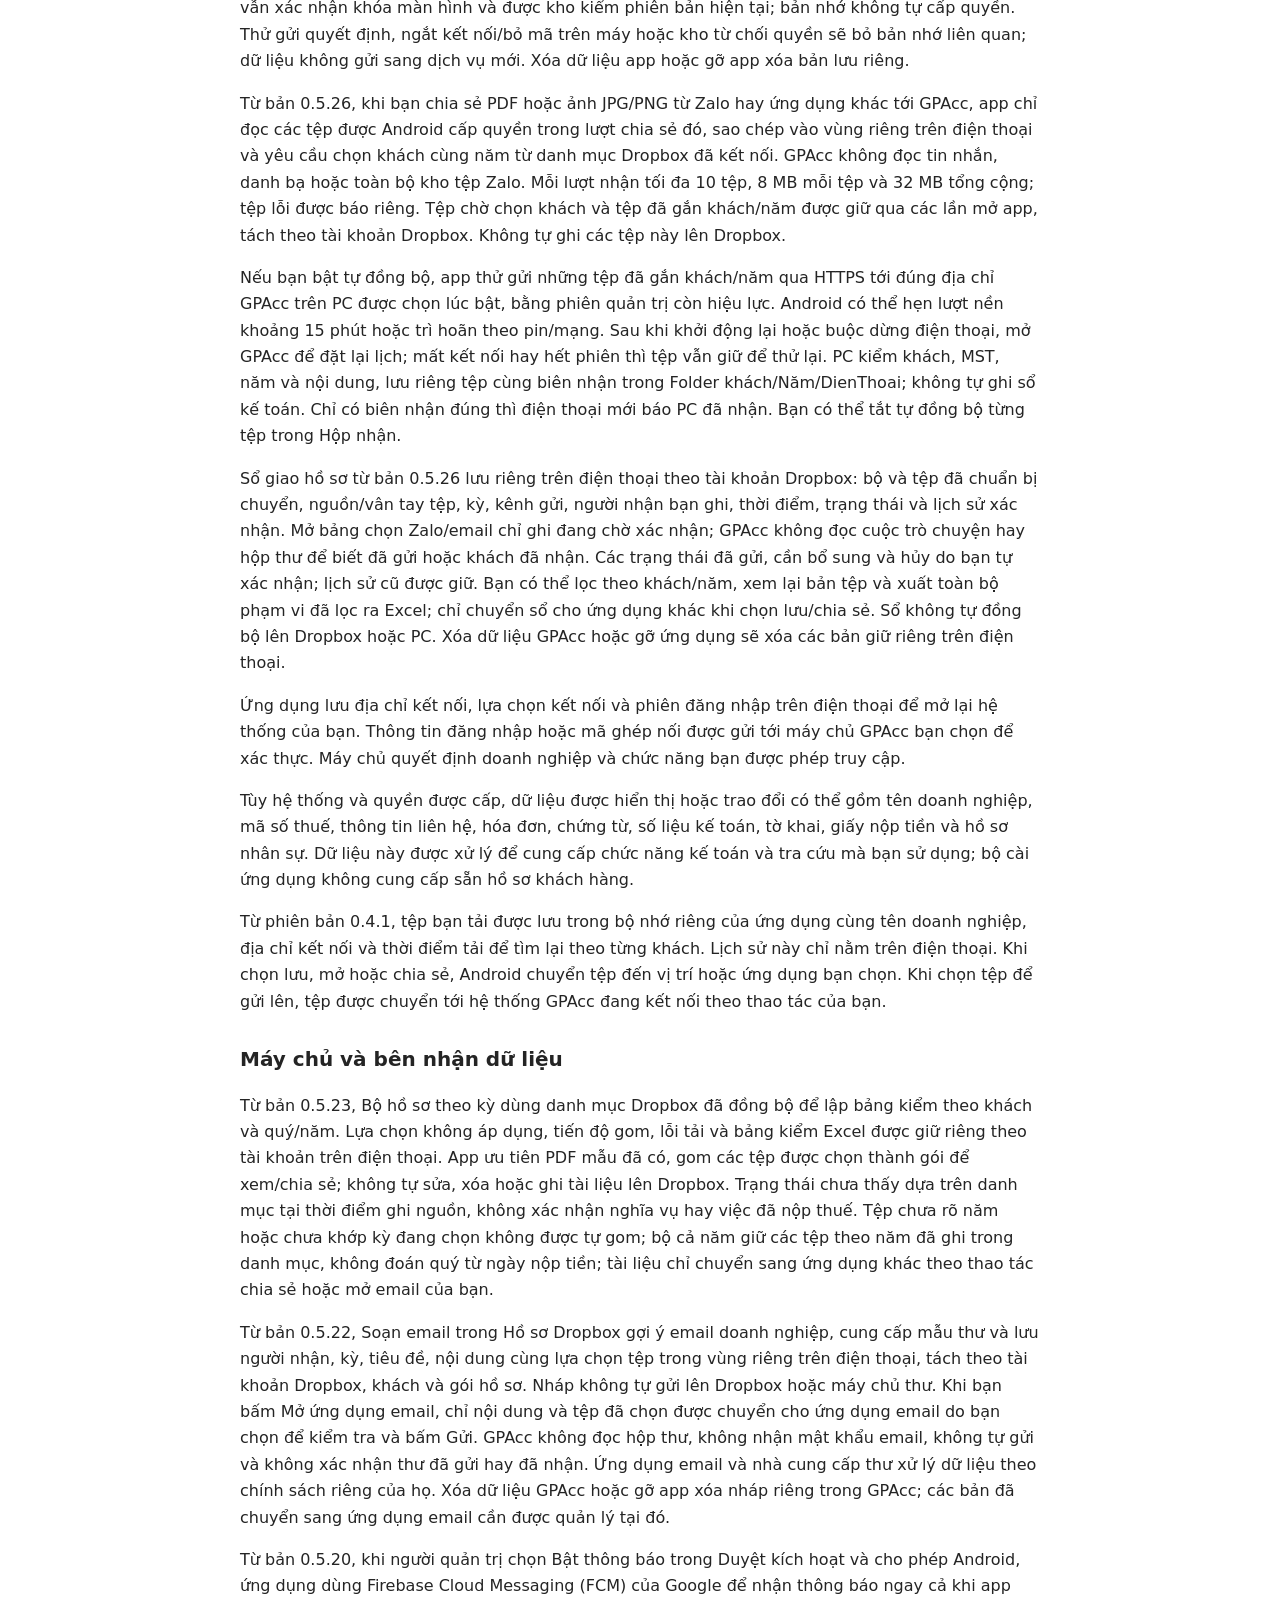
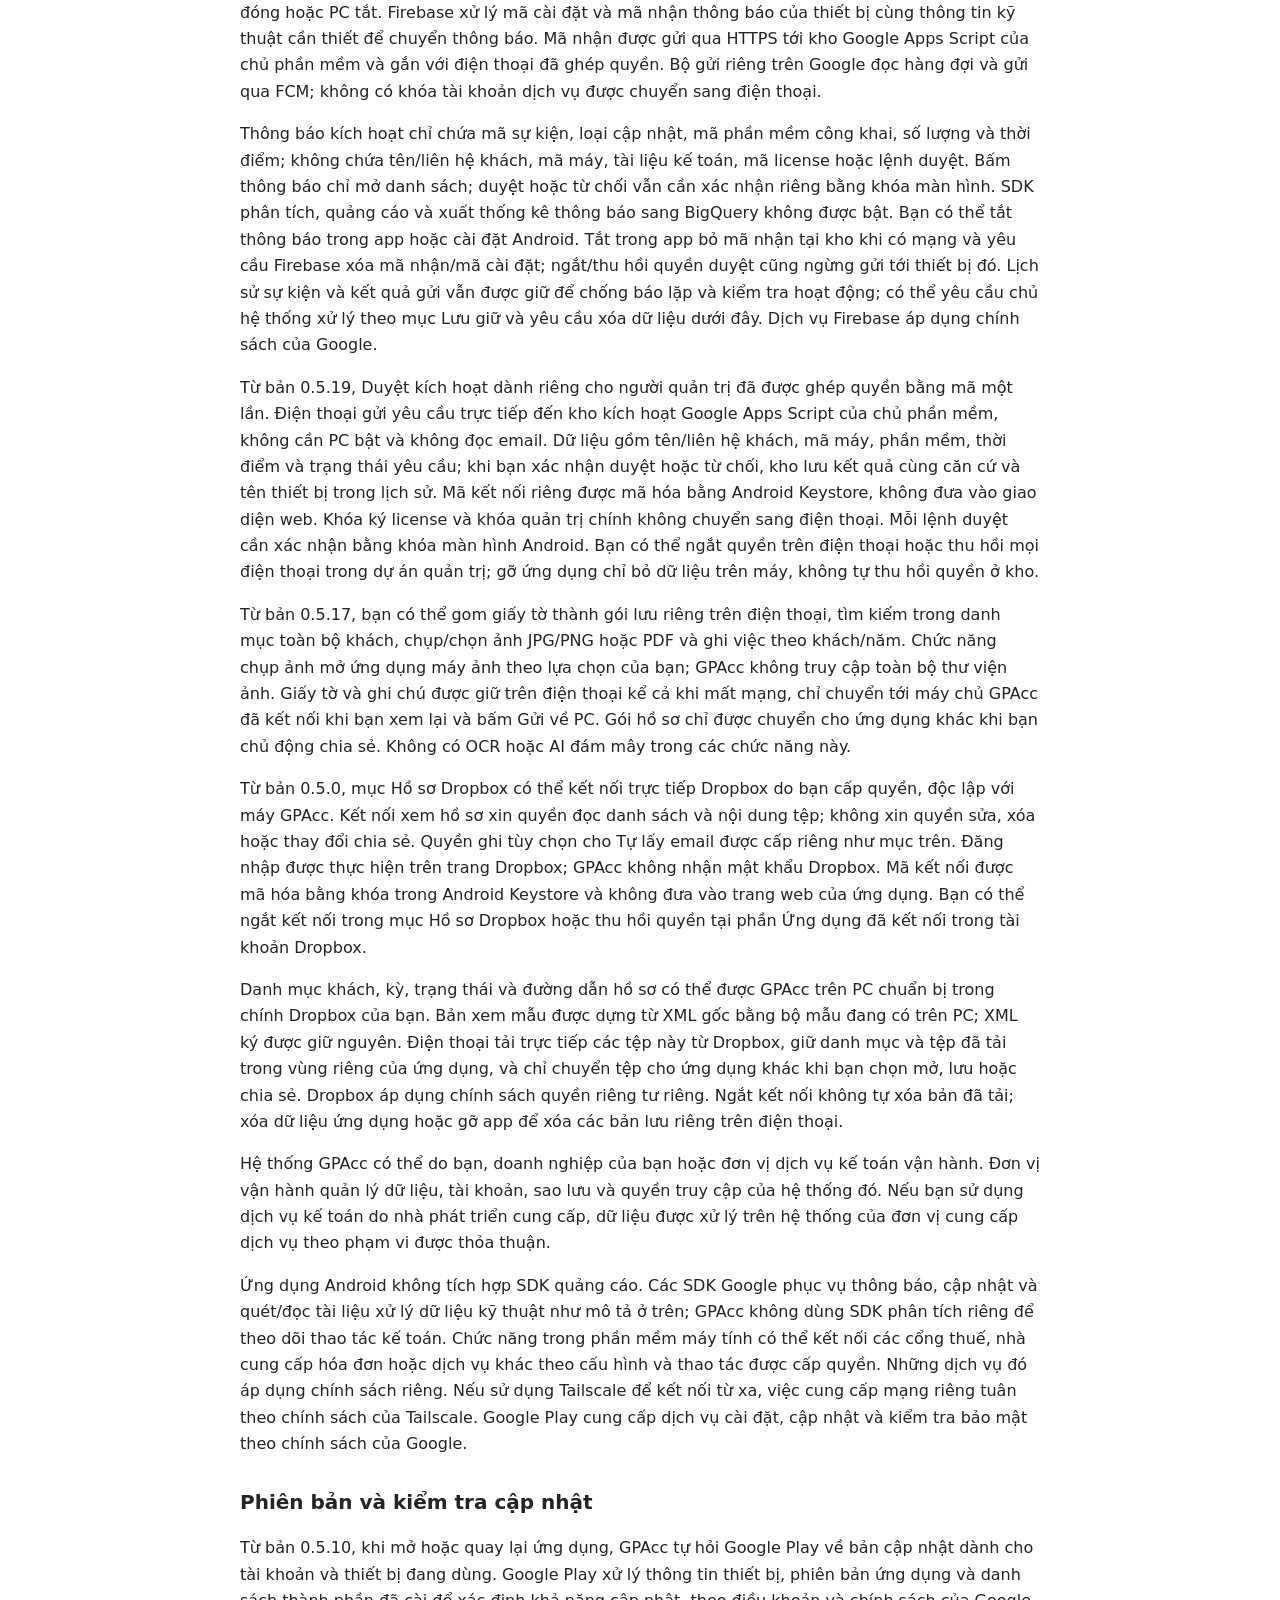
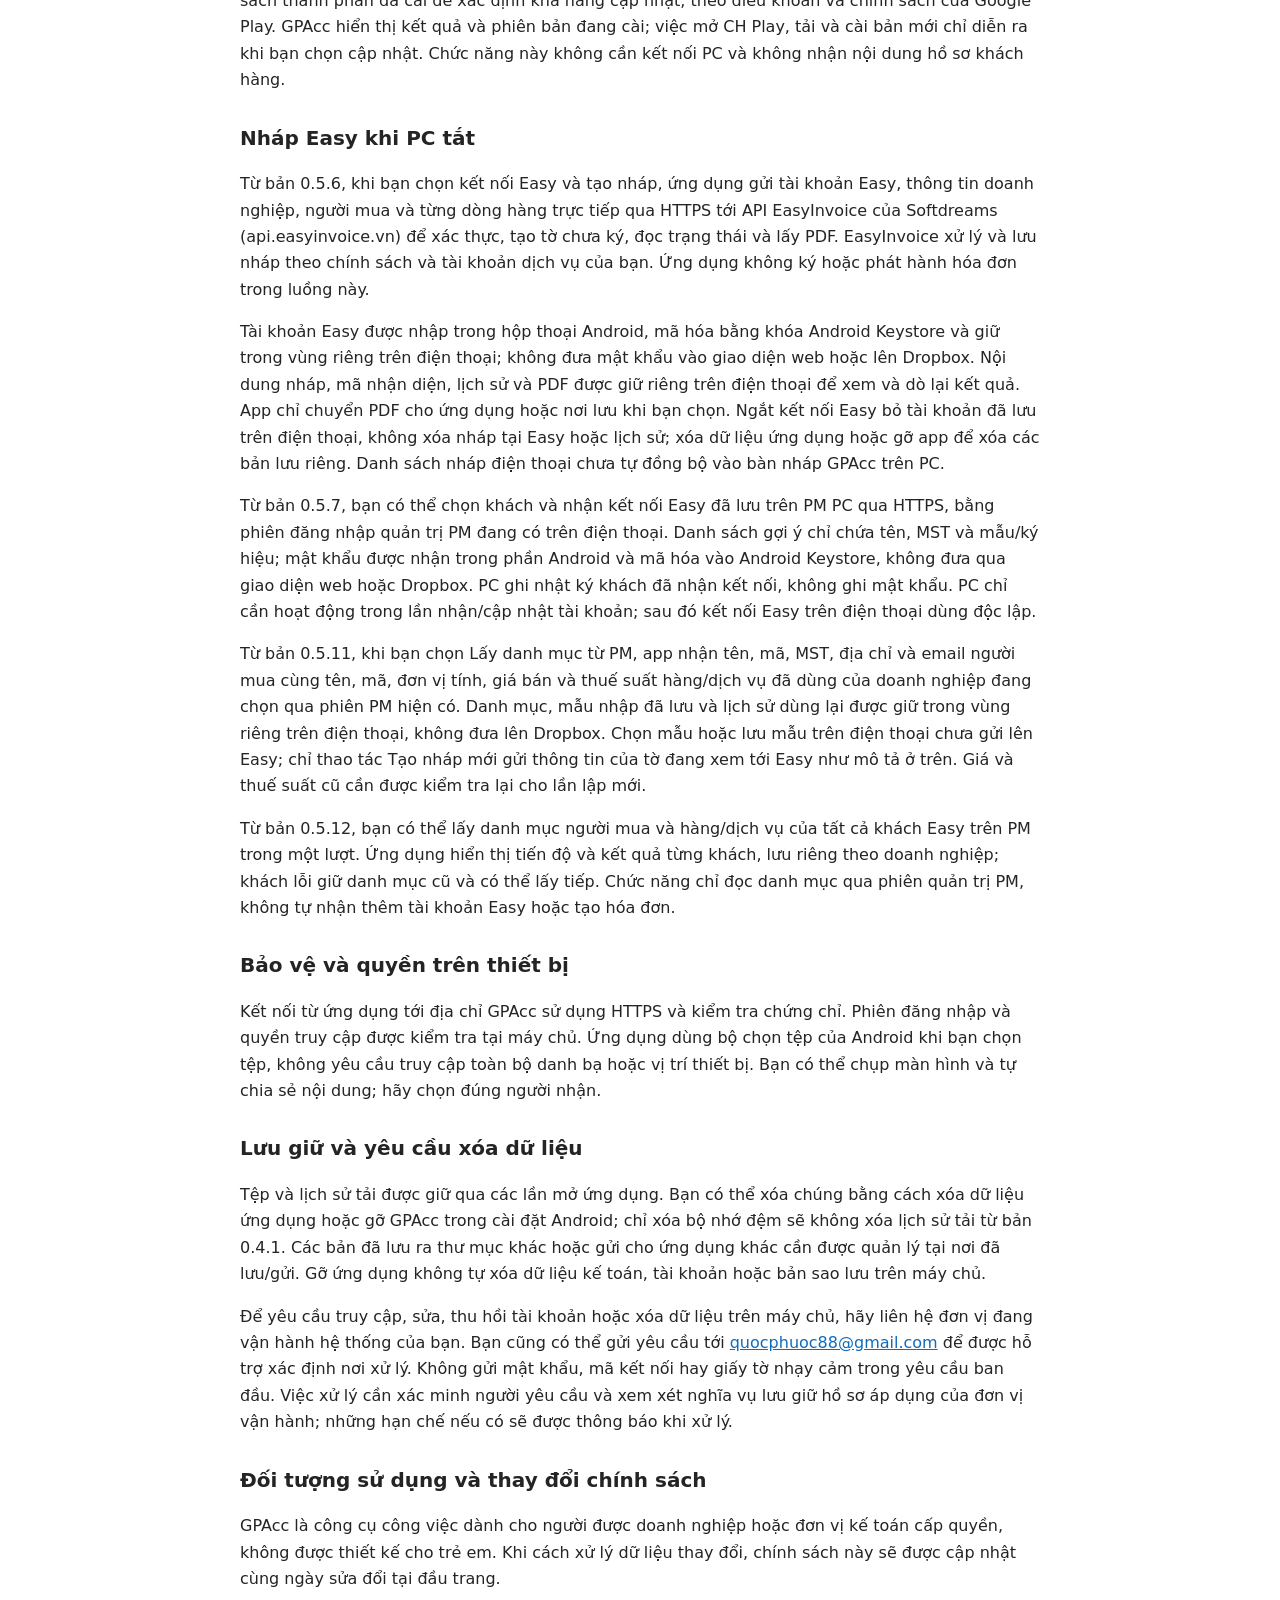
==== commit 87f37e80: "GPAcc 0.5.61: disclose opt-in Gmail filing and per-store iPOS automation" ====
--- a/privacy.html
+++ b/privacy.html
@@ -3,6 +3,14 @@
 <style>body{font:16px/1.65 system-ui,sans-serif;color:#242424;max-width:800px;margin:auto;padding:24px}h1{font-size:28px}h2{font-size:20px;margin-top:28px}a{color:#0F6CBD}</style></head><body>
 <h1>Chính sách quyền riêng tư của GPAcc</h1><p>Cập nhật ngày 01/11/2026 · Ứng dụng Android: <strong>vn.gpacc.mobile</strong>.</p>
 <p>GPAcc do nhà phát triển GPAcc cung cấp, giúp người dùng kết nối với phần mềm GPAcc trên máy tính hoặc máy chủ được cấp quyền. Liên hệ về quyền riêng tư và hỗ trợ: <a href="mailto:quocphuoc88@gmail.com">quocphuoc88@gmail.com</a>.</p>
+<h2>Tự lấy email và lịch iPOS trên điện thoại (tùy chọn từ 0.5.61)</h2>
+<p>Trong Hồ sơ Dropbox → Tự lấy email, bạn có thể tự kết nối từng Gmail bằng Google Identity Services, chọn khách/năm, khoảng nhận thư và điều kiện người gửi/người nhận/tiêu đề. Quyền <code>gmail.readonly</code> cho phép đọc toàn bộ Gmail đã chọn; Google không giới hạn quyền OAuth theo riêng quy tắc khách. GPAcc chỉ truy vấn điều kiện bạn đặt, đọc thông tin thư và các phần đính kèm để kiểm khớp; không gửi thư, đổi nhãn, đánh dấu đã đọc hoặc xóa thư. Bước Xem thử đọc tối đa 10 thư mẫu, chưa tải tệp lên Dropbox. Nếu một thư khớp nhiều khách/năm, app giữ bản ghi để bạn rà điều kiện, chưa lưu vào Folder nào.</p>
+<p>Để lưu tệp email khi PC tắt, bạn cấp một kết nối Dropbox ghi riêng, cùng tài khoản đang xem hồ sơ. Phạm vi <code>files.metadata.read files.content.write</code> do Dropbox cấp cho vùng tệp mà ứng dụng được phép truy cập; quyền <code>files.content.write</code> của Dropbox về kỹ thuật có thể thêm, sửa và xóa tệp, không phải quyền chỉ ghi riêng Folder từng khách. Mã GPAcc giới hạn tính năng này ở tạo thư mục năm/<code>_Tu_email</code> và thêm tệp trong Folder khách bạn chọn từ danh mục PC; không gọi lệnh xóa, di chuyển, chia sẻ hay ghi đè tệp Dropbox. Kết nối chỉ đọc Hồ sơ Dropbox và Nháp Easy giữ nguyên phạm vi. Đăng nhập và chấp thuận diễn ra trên Google/Dropbox; app không nhận mật khẩu và không sao chép token của bộ tải trên PC.</p>
+<p>Tệp đính kèm trực tiếp tối đa 10 MB/tệp được xử lý trên điện thoại, kiểm dấu nội dung và gửi qua HTTPS tới chính Dropbox của bạn. Chưa tải tự động các liên kết lấy gốc/đăng nhập của nhà cung cấp; ảnh logo nhúng trong thân thư không được coi là đính kèm ảnh. Thư mục năm là năm bạn chọn, không suy đoán từ ngày thư. Mất phản hồi sau khi tải lên thì đọc lại cùng đường dẫn/dấu nội dung; không tự đổi tên hoặc ghi đè để thử lại. Điện thoại cần có Internet; lịch khoảng 15 phút phụ thuộc Android, mạng và tiết kiệm pin. Lịch đã bật được đặt lại sau khởi động lại/cập nhật app; khôi phục hoặc sao lưu chuyển máy hiện chưa bao gồm cấu hình và lịch sử email mới.</p>
+<p>Địa chỉ Gmail, quy tắc khách/năm/Folder, người gửi, tiêu đề, thời gian, mã thư/phần, tên/kích thước/dấu nội dung tệp, nơi lưu và lịch sử kết quả được mã hóa trong vùng riêng của điện thoại bằng Android Keystore. Google quản lý quyền và token truy cập Gmail qua dịch vụ Google trên thiết bị; khóa ghi Dropbox được mã hóa riêng. Nội dung thư/đính kèm không được chuyển tới AI hoặc Cloudflare. Tệp đã lưu Dropbox và bản Excel bạn chủ động xuất/chia sẻ không mang tuyên bố mã hóa riêng của kho điện thoại. Bạn có thể tắt từng quy tắc, ngắt quyền ghi trong app và thu hồi quyền ở Google/Dropbox; lịch sử vẫn giữ để kiểm lại. Xóa dữ liệu hoặc gỡ app chỉ bỏ kho điện thoại, không xóa thư Gmail hay tệp Dropbox.</p>
+<p>Việc GPAcc dùng và chuyển thông tin nhận từ Google APIs tuân thủ <a href="https://developers.google.com/terms/api-services-user-data-policy">Google API Services User Data Policy</a>, gồm yêu cầu Limited Use. Không dùng dữ liệu Gmail cho quảng cáo, huấn luyện AI hoặc bán dữ liệu.</p>
+<p>Trong iPOS24h → Tự động, mặc định tắt. Bạn tự bật riêng từng gian hàng, chọn khoảng 15/30/60 phút và cho phép thông báo Android. App chỉ tạo tờ eHoaDon chưa ký cho các đơn đủ căn cứ thanh toán trong hôm nay/hôm qua, từ ngày bật; vẫn giữ phần kiểm, ký/phát hành cho bạn trên PC. Dữ liệu đơn gốc được gửi tới đúng máy chủ iPOS đã kết nối theo quyền này. Bản kiểm, thiết lập/người-thời điểm bật, nguồn đơn, lượt gửi và kết quả đối chiếu được giữ trong kho mã hóa iPOS riêng trên điện thoại; có Excel kiểm lại. Lượt chưa rõ kết quả chỉ đọc lại, không tự đẩy lại. Tắt dừng các lượt tiếp theo; lượt đã bắt đầu vẫn cần xác định kết quả. Thông báo kết quả iPOS được tạo trên điện thoại, có tên quán/số đơn và mở đúng gian hàng/ngày; không gửi các dữ liệu này qua Firebase. Nội dung khóa màn hình dùng thông báo chung. Android có thể chạy muộn hoặc tạm dừng khi quyền thông báo bị tắt. Lịch đã bật được đặt lại sau khởi động lại/cập nhật; dữ liệu iPOS chưa nằm trong sao lưu chuyển máy. Nhánh iPOS HTTP thử riêng vẫn dùng cơ chế đã được bạn chấp thuận trước đó; phần email/Dropbox luôn dùng HTTPS.</p>
+
 <h2>Dữ liệu được xử lý và mục đích</h2>
 <p>Từ bản 0.5.51, Nháp Easy → Yêu cầu AI có thể nhận thông tin do bạn xử lý trong ứng dụng ChatGPT hoặc Claude của mình. GPAcc không gọi dịch vụ suy luận AI. Bạn tự chọn nội dung/ảnh cung cấp cho ứng dụng AI và cấp quyền kết nối tại đó; các nhà cung cấp AI xử lý nội dung theo chính sách, gói và cài đặt tài khoản của họ. Claude dùng công cụ riêng chỉ liệt kê doanh nghiệp được phép và gửi yêu cầu mới. ChatGPT dùng plugin Dropbox chính thức để lưu tệp JSON vào thư mục riêng <code>/_GPAcc_YeuCauHoaDon</code>; plugin này do bạn cấp quyền riêng, có phạm vi rộng hơn quyền chỉ đọc Dropbox của GPAcc.</p>
 <p>Khi bạn ghép điện thoại và lưu phạm vi doanh nghiệp, GPAcc gửi MST/tên doanh nghiệp được chọn tới cầu Cloudflare Workers/D1 của chủ ứng dụng. Yêu cầu gồm doanh nghiệp xuất, thông tin người mua (tên, MST, địa chỉ, email, mã; từ bản 0.5.60 có thêm CCCD 12 chữ số nếu bạn chủ động cung cấp để lập nháp), tên/mã hàng hoặc dịch vụ, đơn vị, số lượng, giá, thành tiền, thuế và ghi chú nguồn; Cloudflare lưu các trường này, thời gian, nguồn gửi, trạng thái nhận và mã nháp để điện thoại nhận khi PC tắt, giữ lịch sử và tránh tạo trùng cùng yêu cầu. Không gửi mật khẩu Easy, khóa ký số, sổ kế toán hay ảnh gốc tới cầu này. Chỉ doanh nghiệp đã cho phép mới được nhận; hai công cụ AI không được đọc hộp chờ, ký hoặc phát hành hóa đơn. Cloudflare và các dịch vụ kết nối vẫn có thể xử lý metadata mạng theo chính sách của họ.</p>
@@ -28,10 +36,10 @@
 <p>Từ bản 0.5.23, Bộ hồ sơ theo kỳ dùng danh mục Dropbox đã đồng bộ để lập bảng kiểm theo khách và quý/năm. Lựa chọn không áp dụng, tiến độ gom, lỗi tải và bảng kiểm Excel được giữ riêng theo tài khoản trên điện thoại. App ưu tiên PDF mẫu đã có, gom các tệp được chọn thành gói để xem/chia sẻ; không tự sửa, xóa hoặc ghi tài liệu lên Dropbox. Trạng thái chưa thấy dựa trên danh mục tại thời điểm ghi nguồn, không xác nhận nghĩa vụ hay việc đã nộp thuế. Tệp chưa rõ năm hoặc chưa khớp kỳ đang chọn không được tự gom; bộ cả năm giữ các tệp theo năm đã ghi trong danh mục, không đoán quý từ ngày nộp tiền; tài liệu chỉ chuyển sang ứng dụng khác theo thao tác chia sẻ hoặc mở email của bạn.</p>
 <p>Từ bản 0.5.22, Soạn email trong Hồ sơ Dropbox gợi ý email doanh nghiệp, cung cấp mẫu thư và lưu người nhận, kỳ, tiêu đề, nội dung cùng lựa chọn tệp trong vùng riêng trên điện thoại, tách theo tài khoản Dropbox, khách và gói hồ sơ. Nháp không tự gửi lên Dropbox hoặc máy chủ thư. Khi bạn bấm Mở ứng dụng email, chỉ nội dung và tệp đã chọn được chuyển cho ứng dụng email do bạn chọn để kiểm tra và bấm Gửi. GPAcc không đọc hộp thư, không nhận mật khẩu email, không tự gửi và không xác nhận thư đã gửi hay đã nhận. Ứng dụng email và nhà cung cấp thư xử lý dữ liệu theo chính sách riêng của họ. Xóa dữ liệu GPAcc hoặc gỡ app xóa nháp riêng trong GPAcc; các bản đã chuyển sang ứng dụng email cần được quản lý tại đó.</p>
 <p>Từ bản 0.5.20, khi người quản trị chọn Bật thông báo trong Duyệt kích hoạt và cho phép Android, ứng dụng dùng Firebase Cloud Messaging (FCM) của Google để nhận thông báo ngay cả khi app đóng hoặc PC tắt. Firebase xử lý mã cài đặt và mã nhận thông báo của thiết bị cùng thông tin kỹ thuật cần thiết để chuyển thông báo. Mã nhận được gửi qua HTTPS tới kho Google Apps Script của chủ phần mềm và gắn với điện thoại đã ghép quyền. Bộ gửi riêng trên Google đọc hàng đợi và gửi qua FCM; không có khóa tài khoản dịch vụ được chuyển sang điện thoại.</p>
-<p>Thông báo chỉ chứa mã sự kiện, loại cập nhật, mã phần mềm công khai, số lượng và thời điểm; không chứa tên/liên hệ khách, mã máy, tài liệu kế toán, mã license hoặc lệnh duyệt. Bấm thông báo chỉ mở danh sách; duyệt hoặc từ chối vẫn cần xác nhận riêng bằng khóa màn hình. SDK phân tích, quảng cáo và xuất thống kê thông báo sang BigQuery không được bật. Bạn có thể tắt thông báo trong app hoặc cài đặt Android. Tắt trong app bỏ mã nhận tại kho khi có mạng và yêu cầu Firebase xóa mã nhận/mã cài đặt; ngắt/thu hồi quyền duyệt cũng ngừng gửi tới thiết bị đó. Lịch sử sự kiện và kết quả gửi vẫn được giữ để chống báo lặp và kiểm tra hoạt động; có thể yêu cầu chủ hệ thống xử lý theo mục Lưu giữ và yêu cầu xóa dữ liệu dưới đây. Dịch vụ Firebase áp dụng chính sách của Google.</p>
+<p>Thông báo kích hoạt chỉ chứa mã sự kiện, loại cập nhật, mã phần mềm công khai, số lượng và thời điểm; không chứa tên/liên hệ khách, mã máy, tài liệu kế toán, mã license hoặc lệnh duyệt. Bấm thông báo chỉ mở danh sách; duyệt hoặc từ chối vẫn cần xác nhận riêng bằng khóa màn hình. SDK phân tích, quảng cáo và xuất thống kê thông báo sang BigQuery không được bật. Bạn có thể tắt thông báo trong app hoặc cài đặt Android. Tắt trong app bỏ mã nhận tại kho khi có mạng và yêu cầu Firebase xóa mã nhận/mã cài đặt; ngắt/thu hồi quyền duyệt cũng ngừng gửi tới thiết bị đó. Lịch sử sự kiện và kết quả gửi vẫn được giữ để chống báo lặp và kiểm tra hoạt động; có thể yêu cầu chủ hệ thống xử lý theo mục Lưu giữ và yêu cầu xóa dữ liệu dưới đây. Dịch vụ Firebase áp dụng chính sách của Google.</p>
 <p>Từ bản 0.5.19, Duyệt kích hoạt dành riêng cho người quản trị đã được ghép quyền bằng mã một lần. Điện thoại gửi yêu cầu trực tiếp đến kho kích hoạt Google Apps Script của chủ phần mềm, không cần PC bật và không đọc email. Dữ liệu gồm tên/liên hệ khách, mã máy, phần mềm, thời điểm và trạng thái yêu cầu; khi bạn xác nhận duyệt hoặc từ chối, kho lưu kết quả cùng căn cứ và tên thiết bị trong lịch sử. Mã kết nối riêng được mã hóa bằng Android Keystore, không đưa vào giao diện web. Khóa ký license và khóa quản trị chính không chuyển sang điện thoại. Mỗi lệnh duyệt cần xác nhận bằng khóa màn hình Android. Bạn có thể ngắt quyền trên điện thoại hoặc thu hồi mọi điện thoại trong dự án quản trị; gỡ ứng dụng chỉ bỏ dữ liệu trên máy, không tự thu hồi quyền ở kho.</p>
 <p>Từ bản 0.5.17, bạn có thể gom giấy tờ thành gói lưu riêng trên điện thoại, tìm kiếm trong danh mục toàn bộ khách, chụp/chọn ảnh JPG/PNG hoặc PDF và ghi việc theo khách/năm. Chức năng chụp ảnh mở ứng dụng máy ảnh theo lựa chọn của bạn; GPAcc không truy cập toàn bộ thư viện ảnh. Giấy tờ và ghi chú được giữ trên điện thoại kể cả khi mất mạng, chỉ chuyển tới máy chủ GPAcc đã kết nối khi bạn xem lại và bấm Gửi về PC. Gói hồ sơ chỉ được chuyển cho ứng dụng khác khi bạn chủ động chia sẻ. Không có OCR hoặc AI đám mây trong các chức năng này.</p>
-<p>Từ bản 0.5.0, mục Hồ sơ Dropbox có thể kết nối trực tiếp Dropbox do bạn cấp quyền, độc lập với máy GPAcc. Ứng dụng xin quyền đọc danh sách và nội dung tệp; không xin quyền sửa, xóa hoặc thay đổi chia sẻ trên Dropbox. Đăng nhập được thực hiện trên trang Dropbox; GPAcc không nhận mật khẩu Dropbox. Mã kết nối được mã hóa bằng khóa trong Android Keystore và không đưa vào trang web của ứng dụng. Bạn có thể ngắt kết nối trong mục Hồ sơ Dropbox hoặc thu hồi quyền tại phần Ứng dụng đã kết nối trong tài khoản Dropbox.</p>
+<p>Từ bản 0.5.0, mục Hồ sơ Dropbox có thể kết nối trực tiếp Dropbox do bạn cấp quyền, độc lập với máy GPAcc. Kết nối xem hồ sơ xin quyền đọc danh sách và nội dung tệp; không xin quyền sửa, xóa hoặc thay đổi chia sẻ. Quyền ghi tùy chọn cho Tự lấy email được cấp riêng như mục trên. Đăng nhập được thực hiện trên trang Dropbox; GPAcc không nhận mật khẩu Dropbox. Mã kết nối được mã hóa bằng khóa trong Android Keystore và không đưa vào trang web của ứng dụng. Bạn có thể ngắt kết nối trong mục Hồ sơ Dropbox hoặc thu hồi quyền tại phần Ứng dụng đã kết nối trong tài khoản Dropbox.</p>
 <p>Danh mục khách, kỳ, trạng thái và đường dẫn hồ sơ có thể được GPAcc trên PC chuẩn bị trong chính Dropbox của bạn. Bản xem mẫu được dựng từ XML gốc bằng bộ mẫu đang có trên PC; XML ký được giữ nguyên. Điện thoại tải trực tiếp các tệp này từ Dropbox, giữ danh mục và tệp đã tải trong vùng riêng của ứng dụng, và chỉ chuyển tệp cho ứng dụng khác khi bạn chọn mở, lưu hoặc chia sẻ. Dropbox áp dụng chính sách quyền riêng tư riêng. Ngắt kết nối không tự xóa bản đã tải; xóa dữ liệu ứng dụng hoặc gỡ app để xóa các bản lưu riêng trên điện thoại.</p>
 <p>Hệ thống GPAcc có thể do bạn, doanh nghiệp của bạn hoặc đơn vị dịch vụ kế toán vận hành. Đơn vị vận hành quản lý dữ liệu, tài khoản, sao lưu và quyền truy cập của hệ thống đó. Nếu bạn sử dụng dịch vụ kế toán do nhà phát triển cung cấp, dữ liệu được xử lý trên hệ thống của đơn vị cung cấp dịch vụ theo phạm vi được thỏa thuận.</p>
 <p>Ứng dụng Android không tích hợp SDK quảng cáo. Các SDK Google phục vụ thông báo, cập nhật và quét/đọc tài liệu xử lý dữ liệu kỹ thuật như mô tả ở trên; GPAcc không dùng SDK phân tích riêng để theo dõi thao tác kế toán. Chức năng trong phần mềm máy tính có thể kết nối các cổng thuế, nhà cung cấp hóa đơn hoặc dịch vụ khác theo cấu hình và thao tác được cấp quyền. Những dịch vụ đó áp dụng chính sách riêng. Nếu sử dụng Tailscale để kết nối từ xa, việc cung cấp mạng riêng tuân theo chính sách của Tailscale. Google Play cung cấp dịch vụ cài đặt, cập nhật và kiểm tra bảo mật theo chính sách của Google.</p>
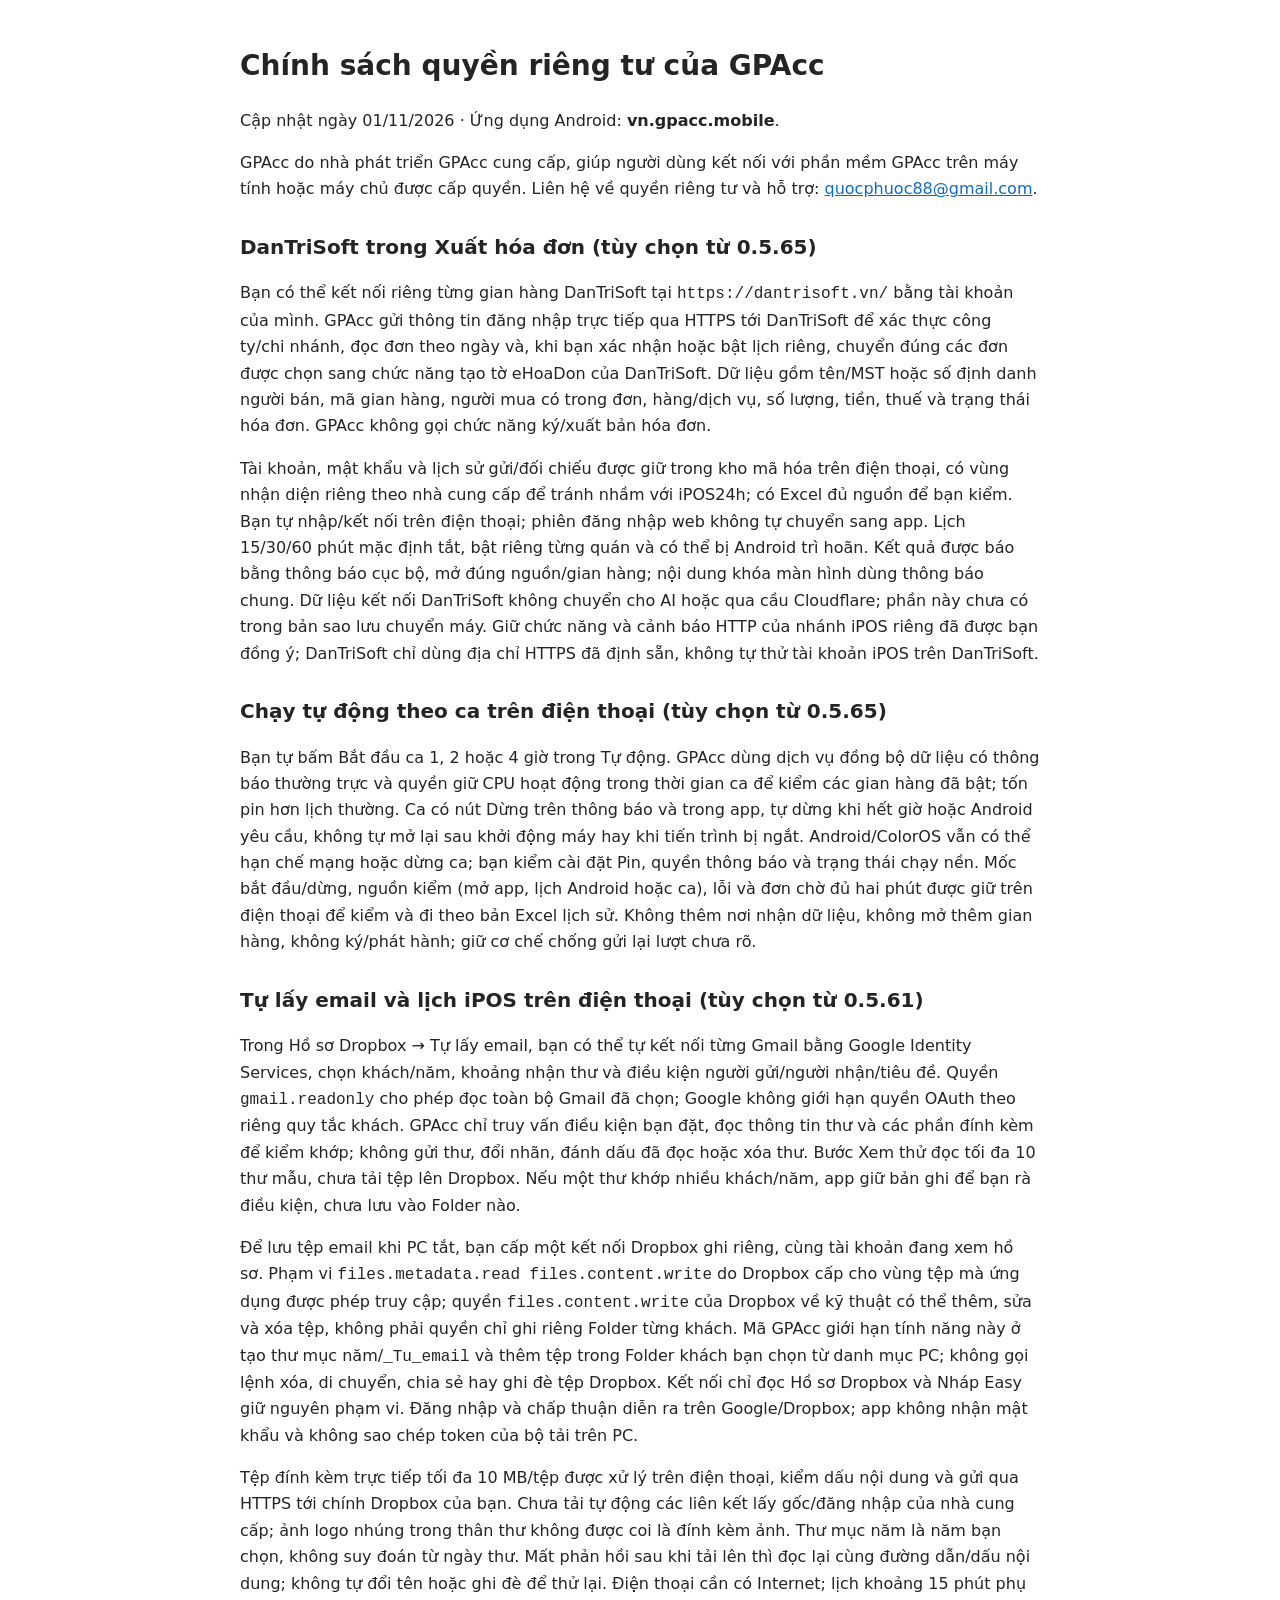
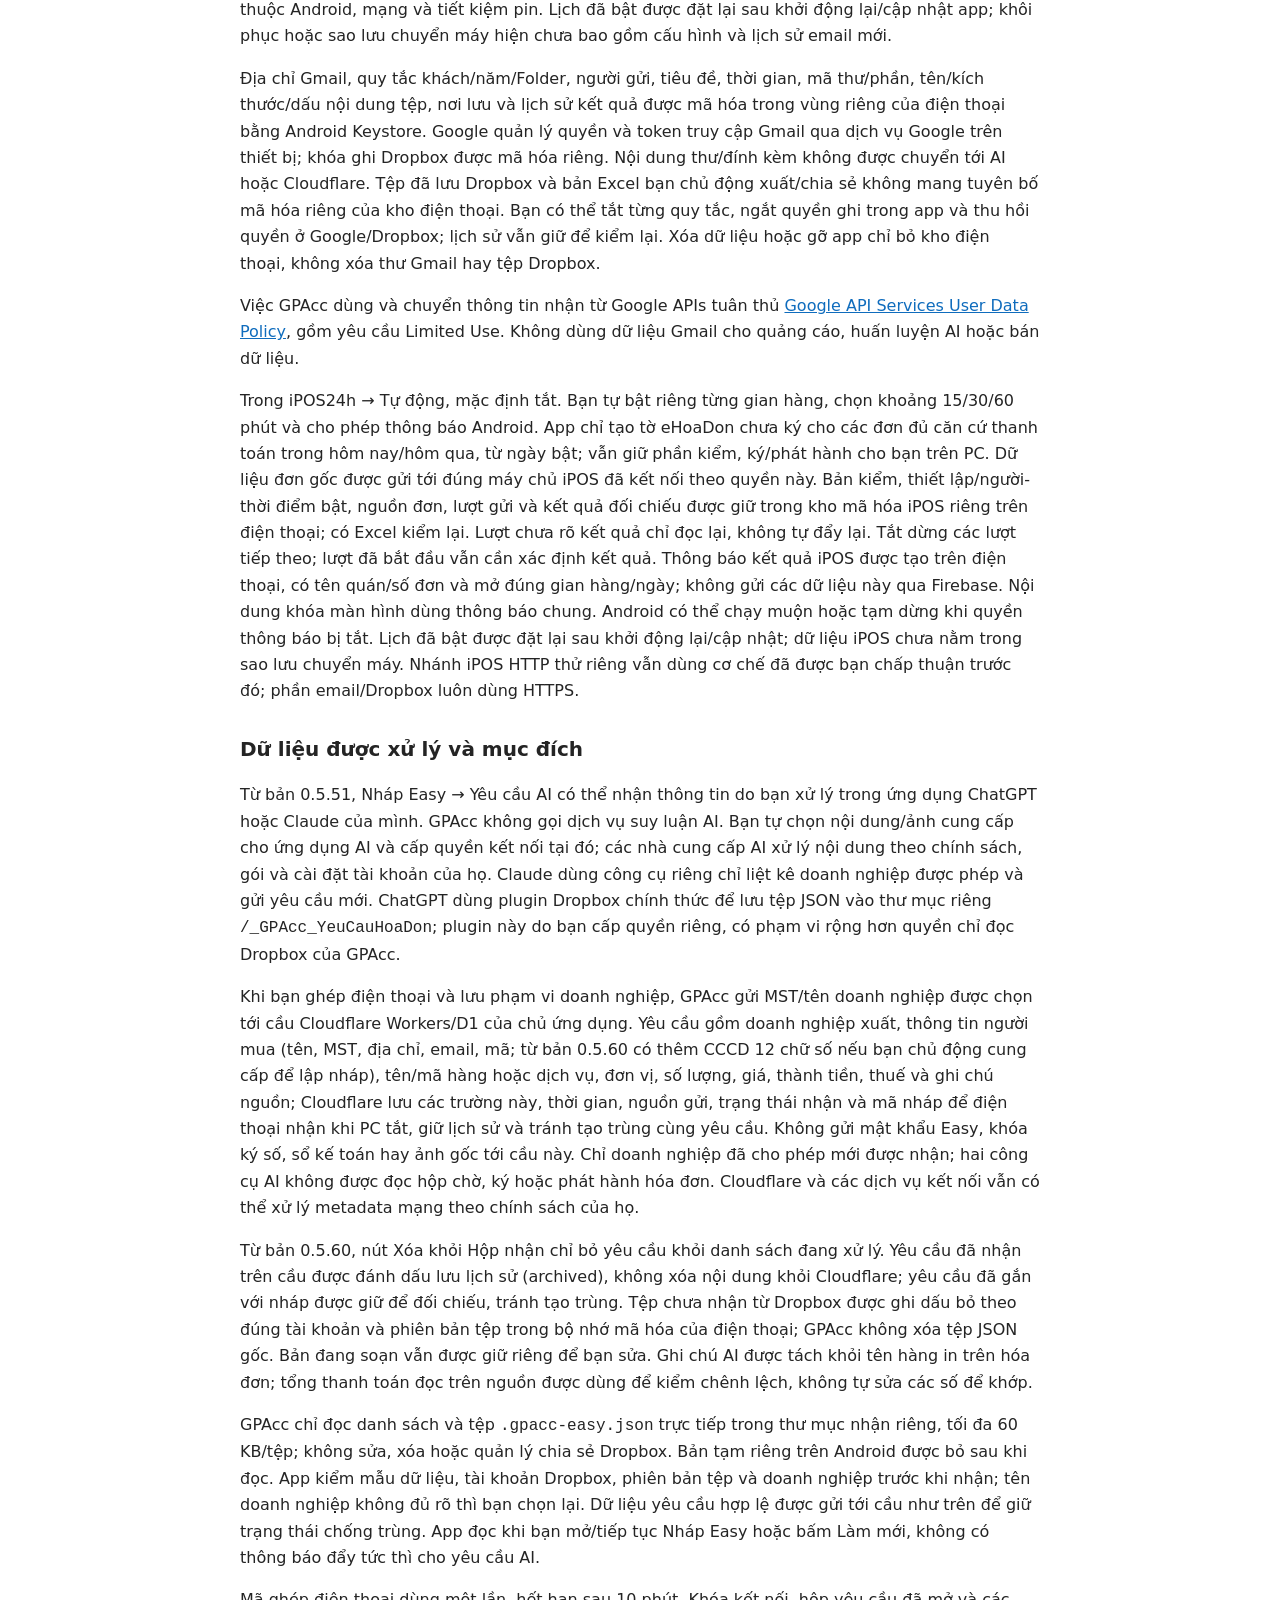
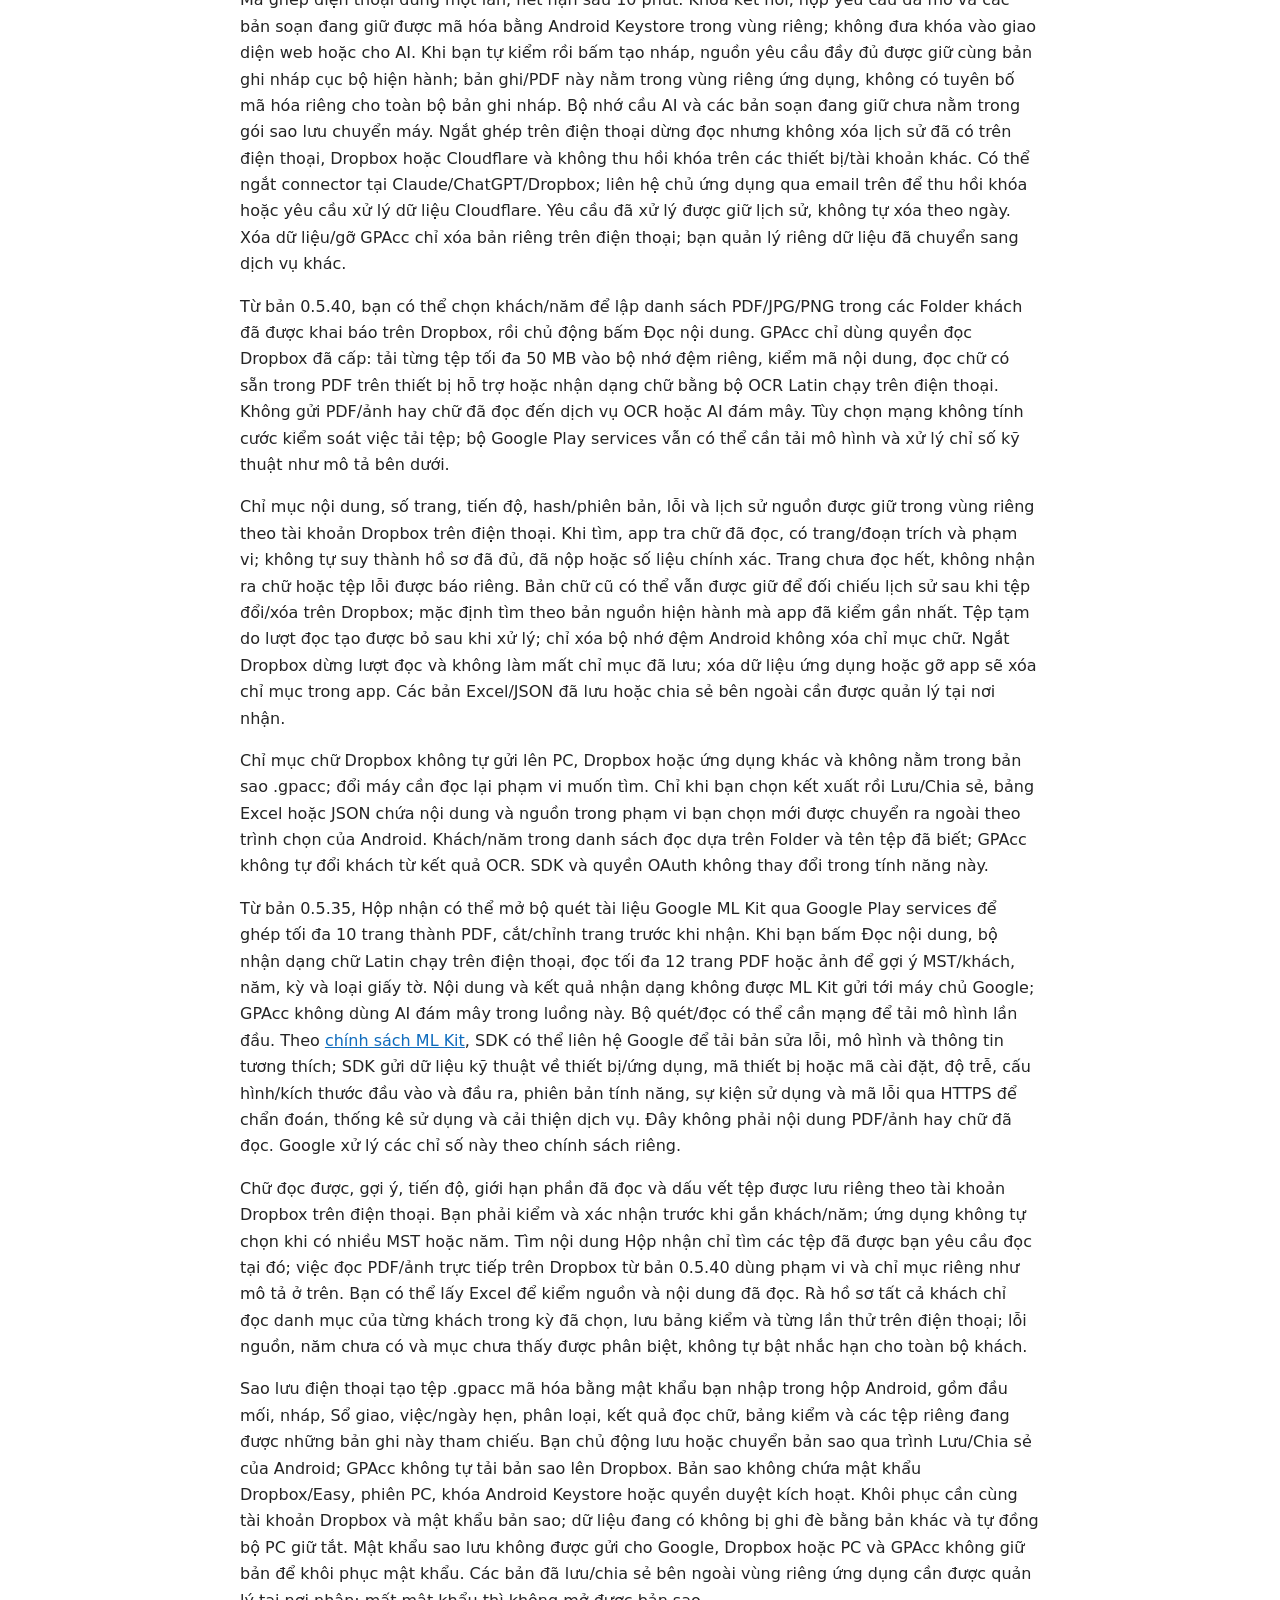
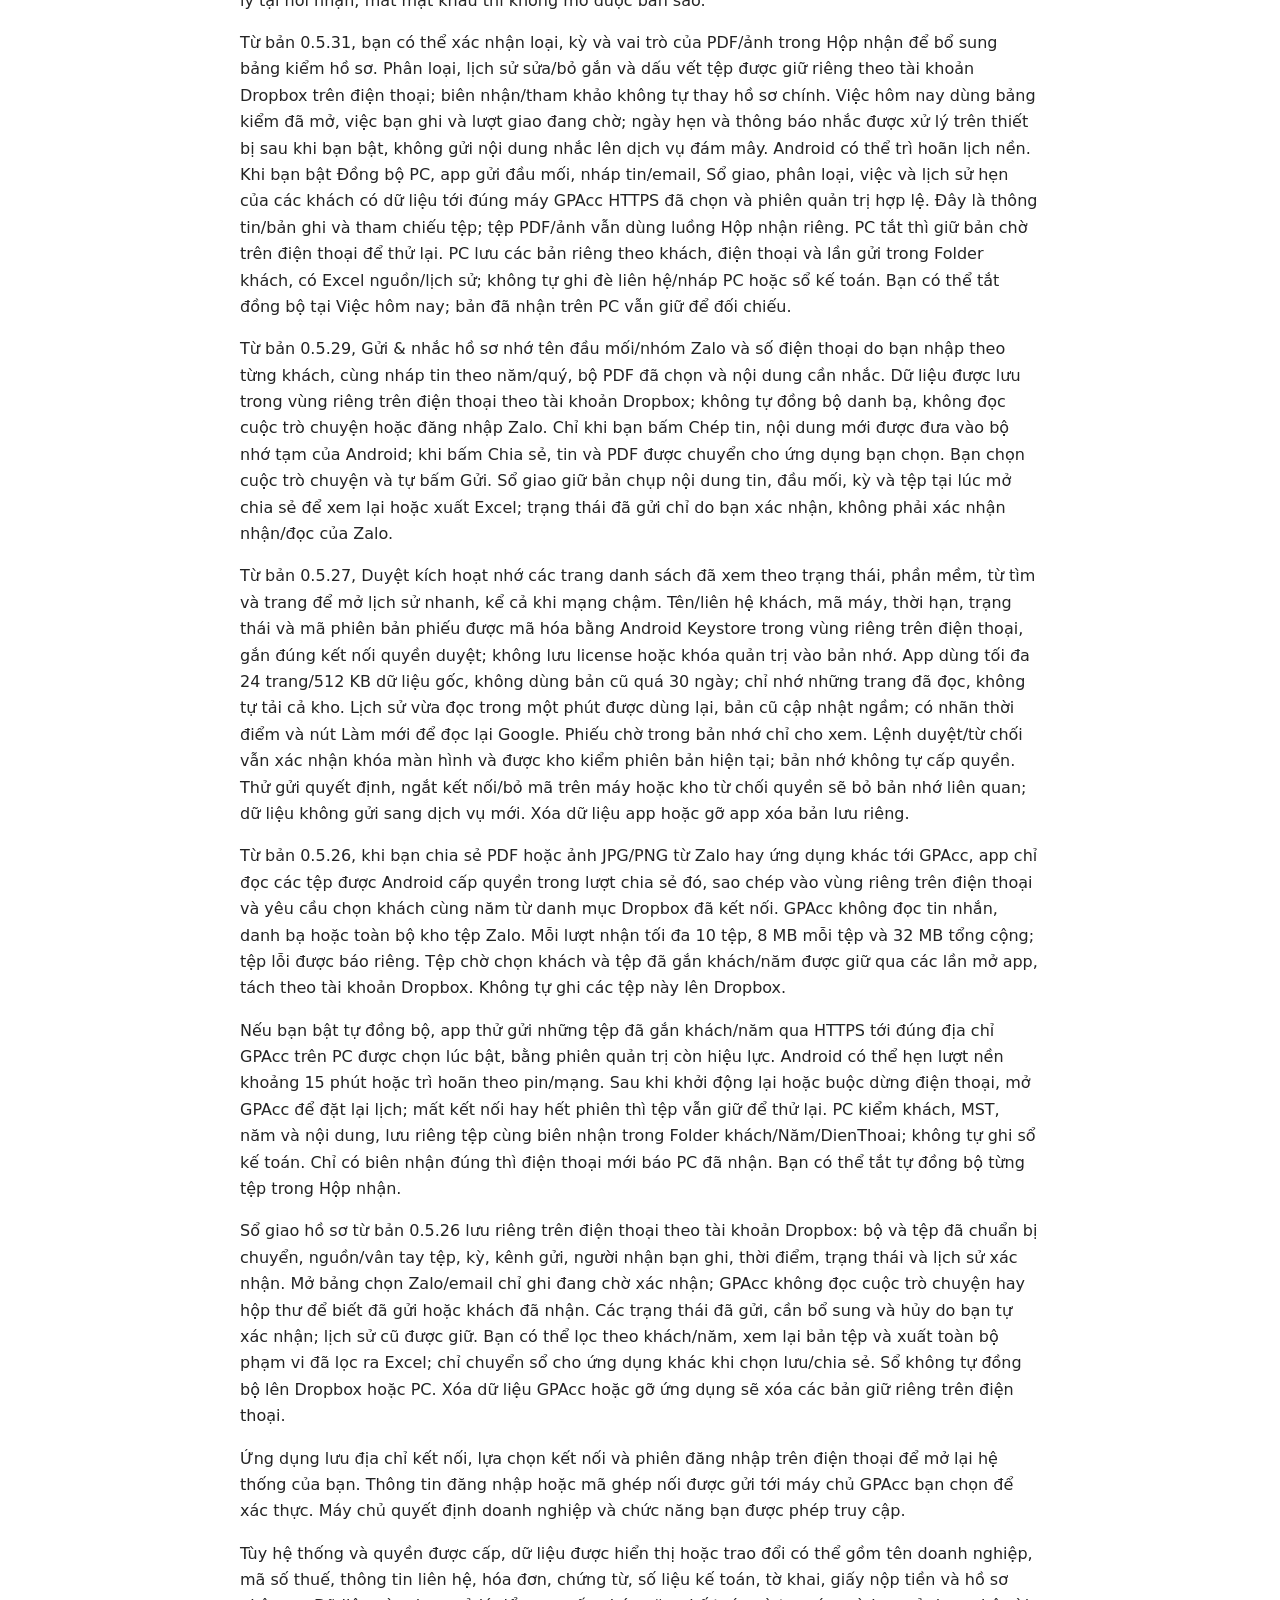
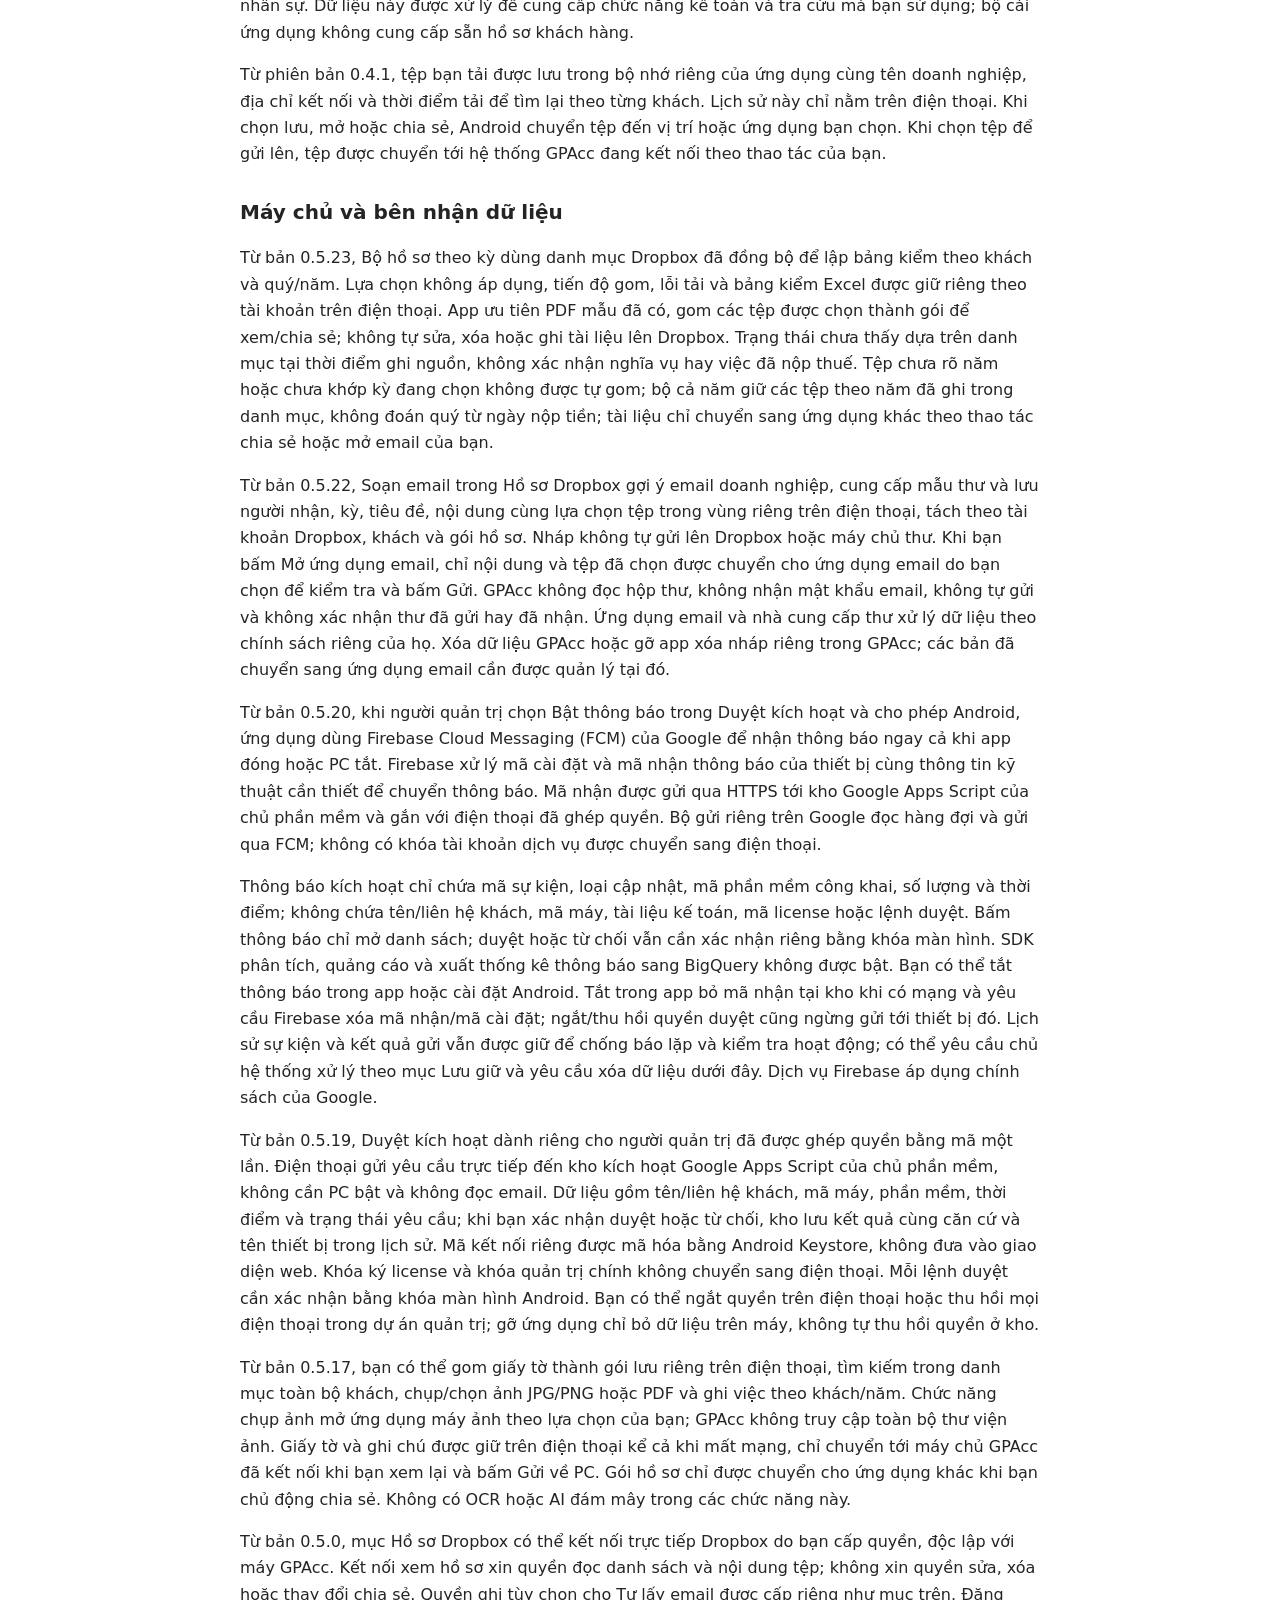
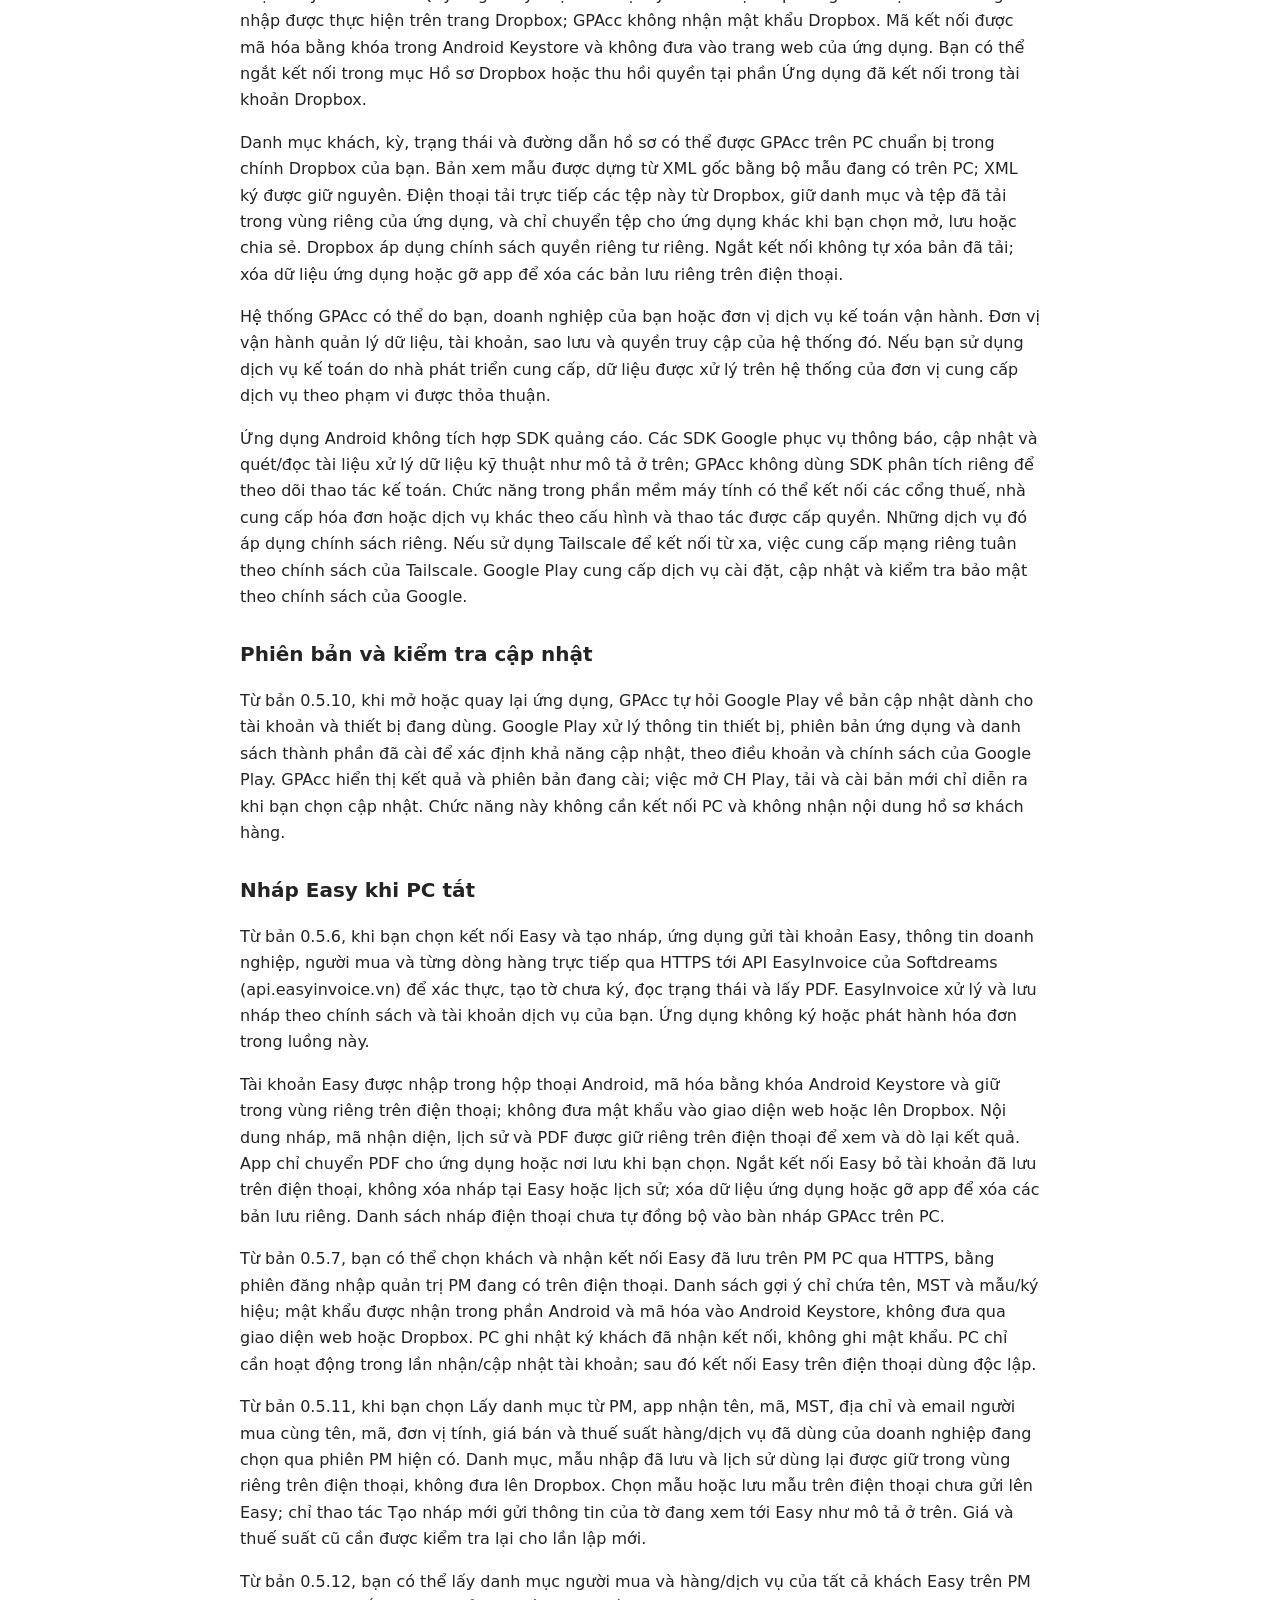
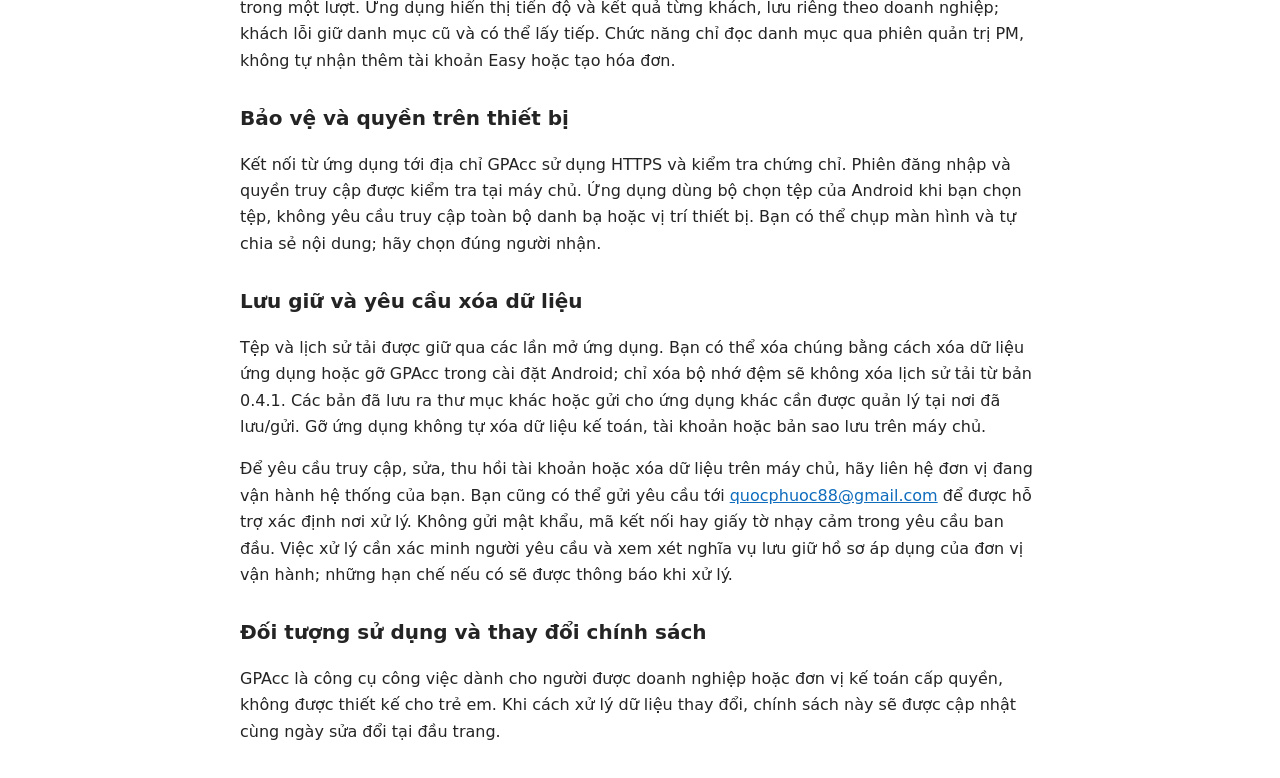
==== commit 462bea33: "GPAcc 0.5.65: disclose DanTriSoft and user-started phone shifts" ====
--- a/privacy.html
+++ b/privacy.html
@@ -3,6 +3,11 @@
 <style>body{font:16px/1.65 system-ui,sans-serif;color:#242424;max-width:800px;margin:auto;padding:24px}h1{font-size:28px}h2{font-size:20px;margin-top:28px}a{color:#0F6CBD}</style></head><body>
 <h1>Chính sách quyền riêng tư của GPAcc</h1><p>Cập nhật ngày 01/11/2026 · Ứng dụng Android: <strong>vn.gpacc.mobile</strong>.</p>
 <p>GPAcc do nhà phát triển GPAcc cung cấp, giúp người dùng kết nối với phần mềm GPAcc trên máy tính hoặc máy chủ được cấp quyền. Liên hệ về quyền riêng tư và hỗ trợ: <a href="mailto:quocphuoc88@gmail.com">quocphuoc88@gmail.com</a>.</p>
+<h2>DanTriSoft trong Xuất hóa đơn (tùy chọn từ 0.5.65)</h2>
+<p>Bạn có thể kết nối riêng từng gian hàng DanTriSoft tại <code>https://dantrisoft.vn/</code> bằng tài khoản của mình. GPAcc gửi thông tin đăng nhập trực tiếp qua HTTPS tới DanTriSoft để xác thực công ty/chi nhánh, đọc đơn theo ngày và, khi bạn xác nhận hoặc bật lịch riêng, chuyển đúng các đơn được chọn sang chức năng tạo tờ eHoaDon của DanTriSoft. Dữ liệu gồm tên/MST hoặc số định danh người bán, mã gian hàng, người mua có trong đơn, hàng/dịch vụ, số lượng, tiền, thuế và trạng thái hóa đơn. GPAcc không gọi chức năng ký/xuất bản hóa đơn.</p>
+<p>Tài khoản, mật khẩu và lịch sử gửi/đối chiếu được giữ trong kho mã hóa trên điện thoại, có vùng nhận diện riêng theo nhà cung cấp để tránh nhầm với iPOS24h; có Excel đủ nguồn để bạn kiểm. Bạn tự nhập/kết nối trên điện thoại; phiên đăng nhập web không tự chuyển sang app. Lịch 15/30/60 phút mặc định tắt, bật riêng từng quán và có thể bị Android trì hoãn. Kết quả được báo bằng thông báo cục bộ, mở đúng nguồn/gian hàng; nội dung khóa màn hình dùng thông báo chung. Dữ liệu kết nối DanTriSoft không chuyển cho AI hoặc qua cầu Cloudflare; phần này chưa có trong bản sao lưu chuyển máy. Giữ chức năng và cảnh báo HTTP của nhánh iPOS riêng đã được bạn đồng ý; DanTriSoft chỉ dùng địa chỉ HTTPS đã định sẵn, không tự thử tài khoản iPOS trên DanTriSoft.</p>
+<h2>Chạy tự động theo ca trên điện thoại (tùy chọn từ 0.5.65)</h2>
+<p>Bạn tự bấm Bắt đầu ca 1, 2 hoặc 4 giờ trong Tự động. GPAcc dùng dịch vụ đồng bộ dữ liệu có thông báo thường trực và quyền giữ CPU hoạt động trong thời gian ca để kiểm các gian hàng đã bật; tốn pin hơn lịch thường. Ca có nút Dừng trên thông báo và trong app, tự dừng khi hết giờ hoặc Android yêu cầu, không tự mở lại sau khởi động máy hay khi tiến trình bị ngắt. Android/ColorOS vẫn có thể hạn chế mạng hoặc dừng ca; bạn kiểm cài đặt Pin, quyền thông báo và trạng thái chạy nền. Mốc bắt đầu/dừng, nguồn kiểm (mở app, lịch Android hoặc ca), lỗi và đơn chờ đủ hai phút được giữ trên điện thoại để kiểm và đi theo bản Excel lịch sử. Không thêm nơi nhận dữ liệu, không mở thêm gian hàng, không ký/phát hành; giữ cơ chế chống gửi lại lượt chưa rõ.</p>
 <h2>Tự lấy email và lịch iPOS trên điện thoại (tùy chọn từ 0.5.61)</h2>
 <p>Trong Hồ sơ Dropbox → Tự lấy email, bạn có thể tự kết nối từng Gmail bằng Google Identity Services, chọn khách/năm, khoảng nhận thư và điều kiện người gửi/người nhận/tiêu đề. Quyền <code>gmail.readonly</code> cho phép đọc toàn bộ Gmail đã chọn; Google không giới hạn quyền OAuth theo riêng quy tắc khách. GPAcc chỉ truy vấn điều kiện bạn đặt, đọc thông tin thư và các phần đính kèm để kiểm khớp; không gửi thư, đổi nhãn, đánh dấu đã đọc hoặc xóa thư. Bước Xem thử đọc tối đa 10 thư mẫu, chưa tải tệp lên Dropbox. Nếu một thư khớp nhiều khách/năm, app giữ bản ghi để bạn rà điều kiện, chưa lưu vào Folder nào.</p>
 <p>Để lưu tệp email khi PC tắt, bạn cấp một kết nối Dropbox ghi riêng, cùng tài khoản đang xem hồ sơ. Phạm vi <code>files.metadata.read files.content.write</code> do Dropbox cấp cho vùng tệp mà ứng dụng được phép truy cập; quyền <code>files.content.write</code> của Dropbox về kỹ thuật có thể thêm, sửa và xóa tệp, không phải quyền chỉ ghi riêng Folder từng khách. Mã GPAcc giới hạn tính năng này ở tạo thư mục năm/<code>_Tu_email</code> và thêm tệp trong Folder khách bạn chọn từ danh mục PC; không gọi lệnh xóa, di chuyển, chia sẻ hay ghi đè tệp Dropbox. Kết nối chỉ đọc Hồ sơ Dropbox và Nháp Easy giữ nguyên phạm vi. Đăng nhập và chấp thuận diễn ra trên Google/Dropbox; app không nhận mật khẩu và không sao chép token của bộ tải trên PC.</p>
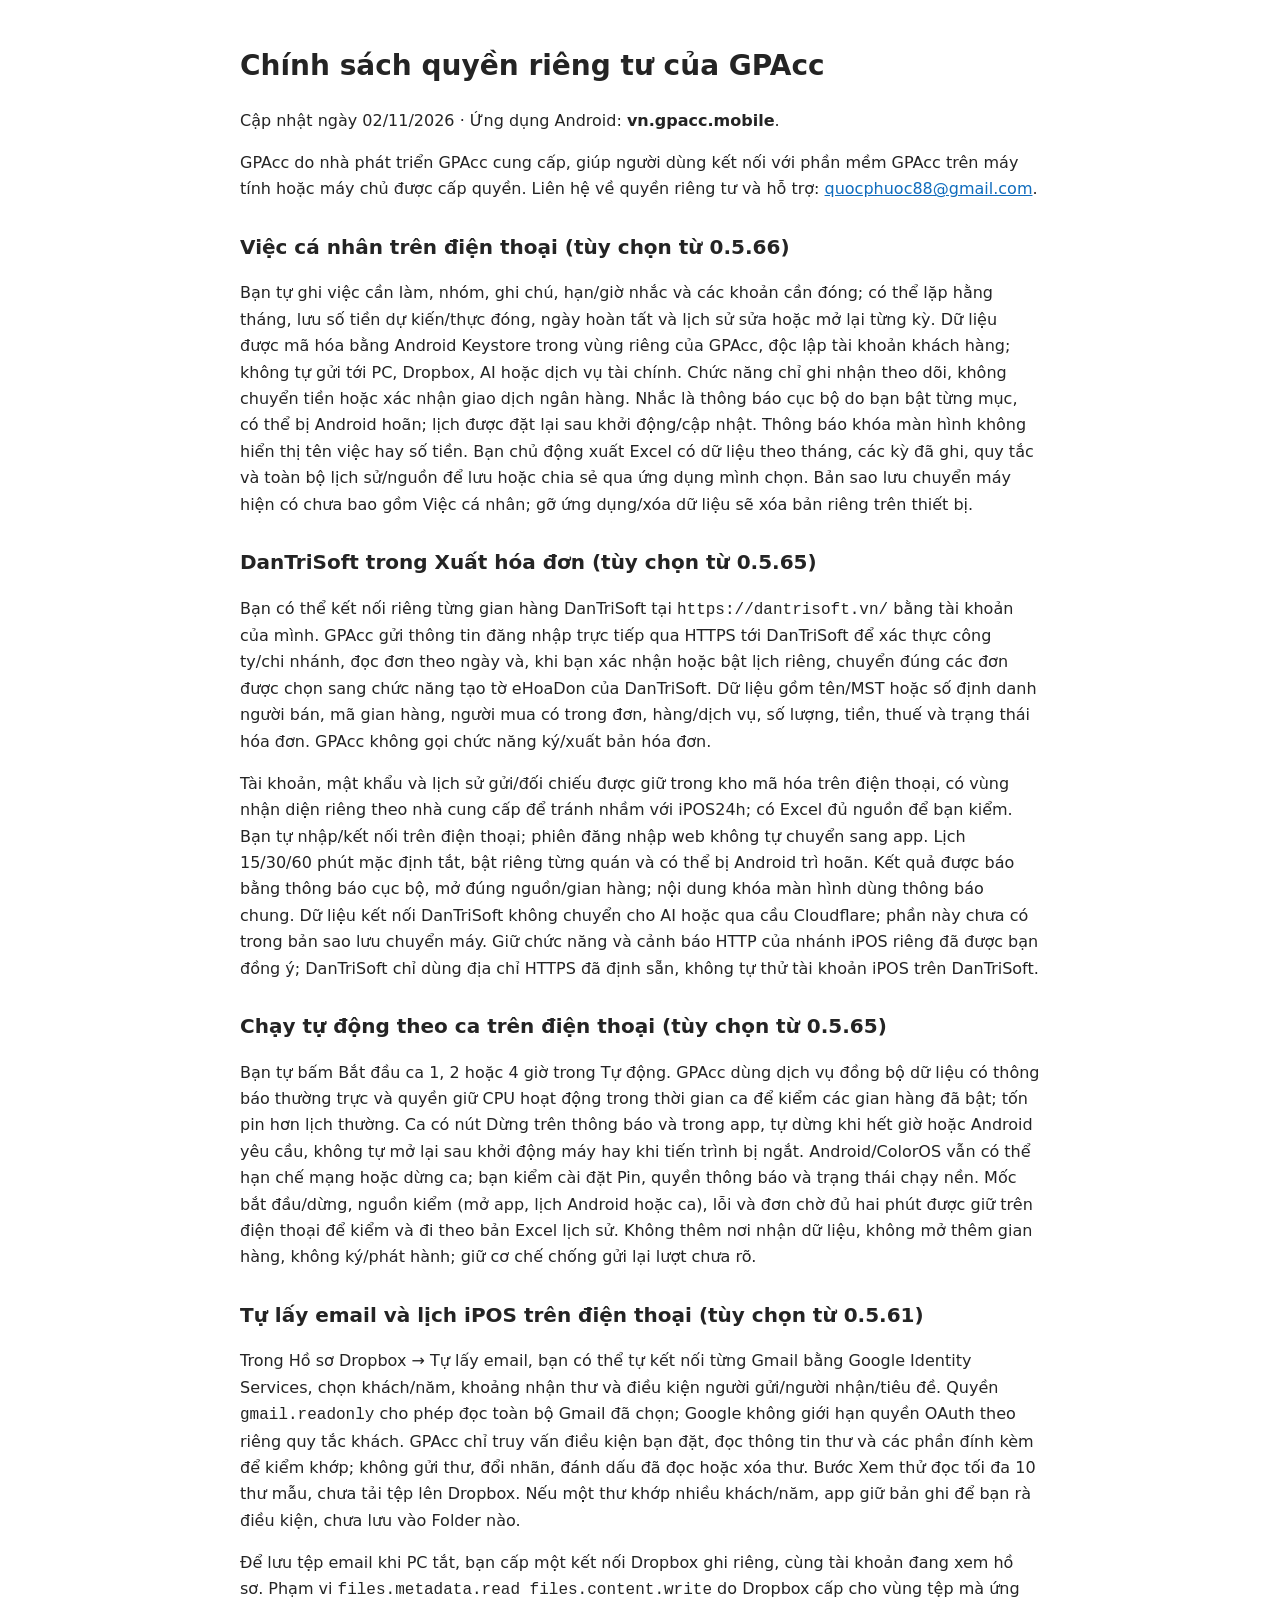
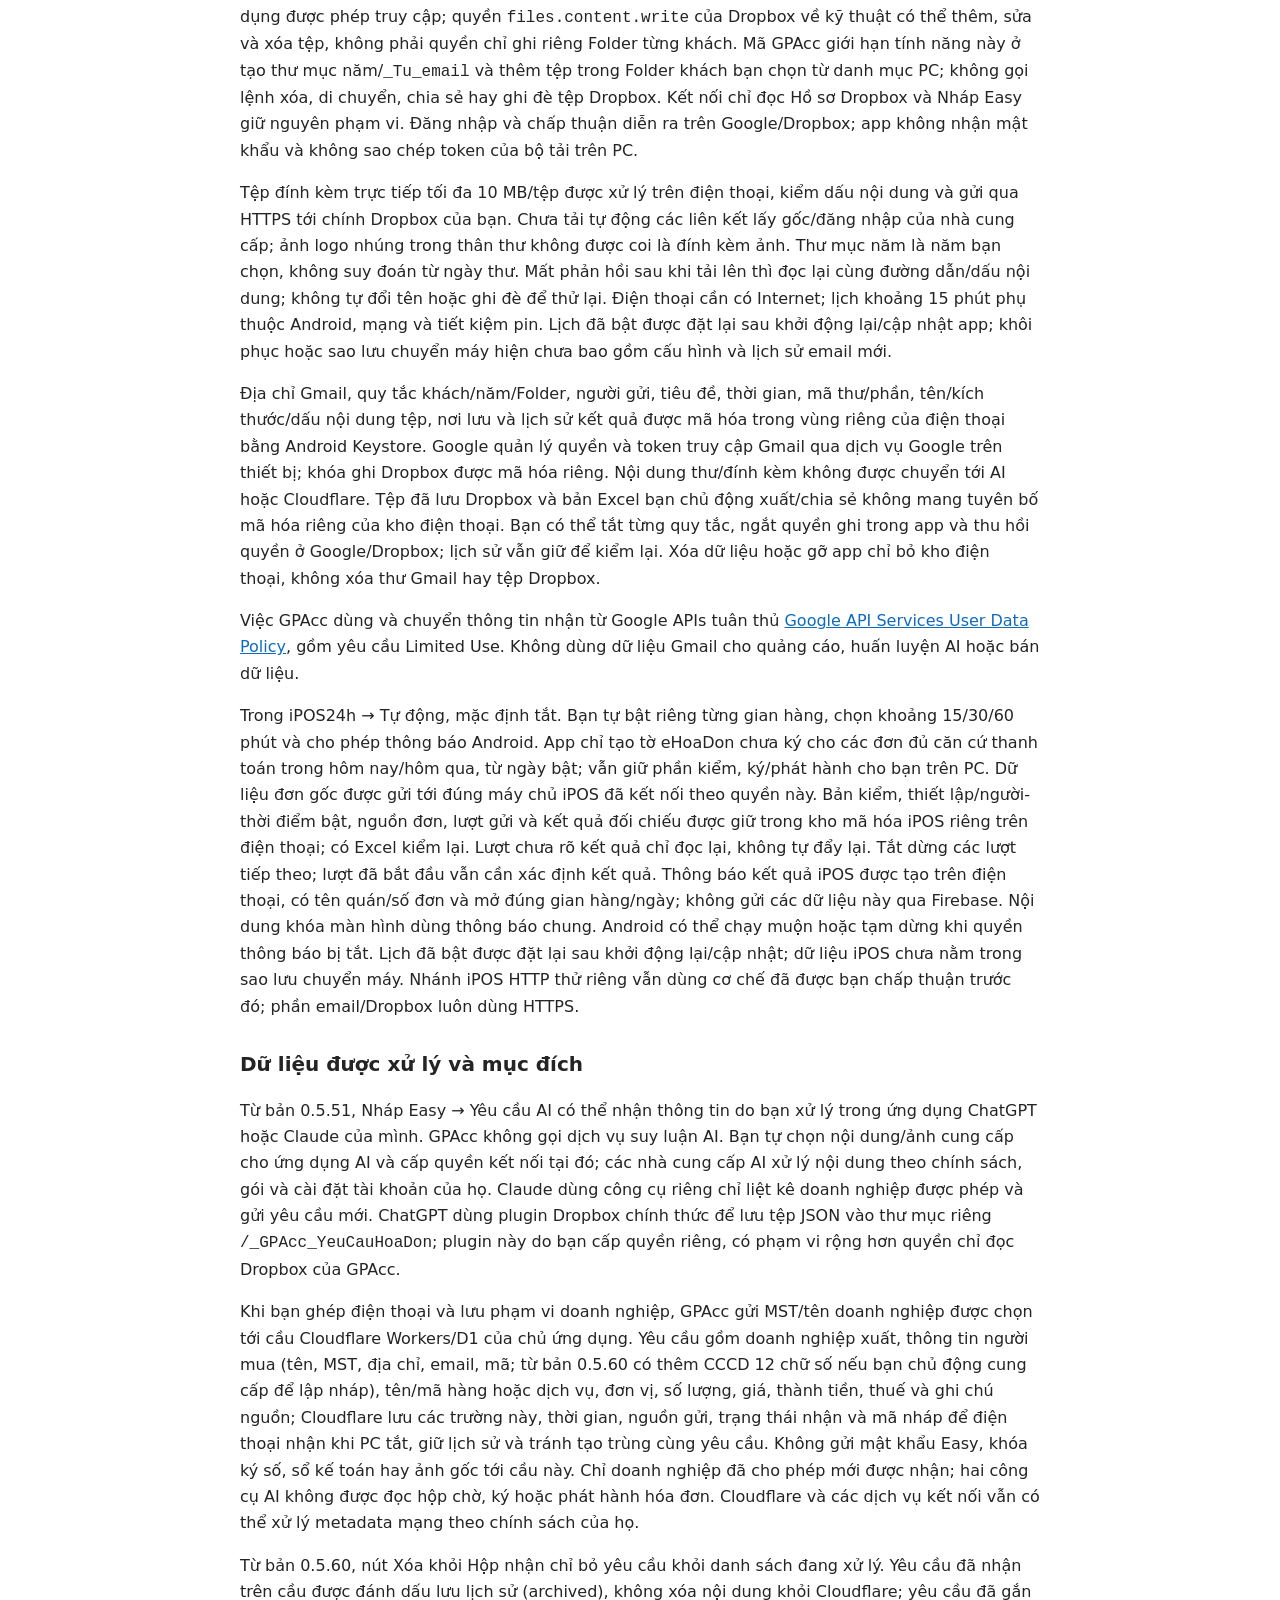
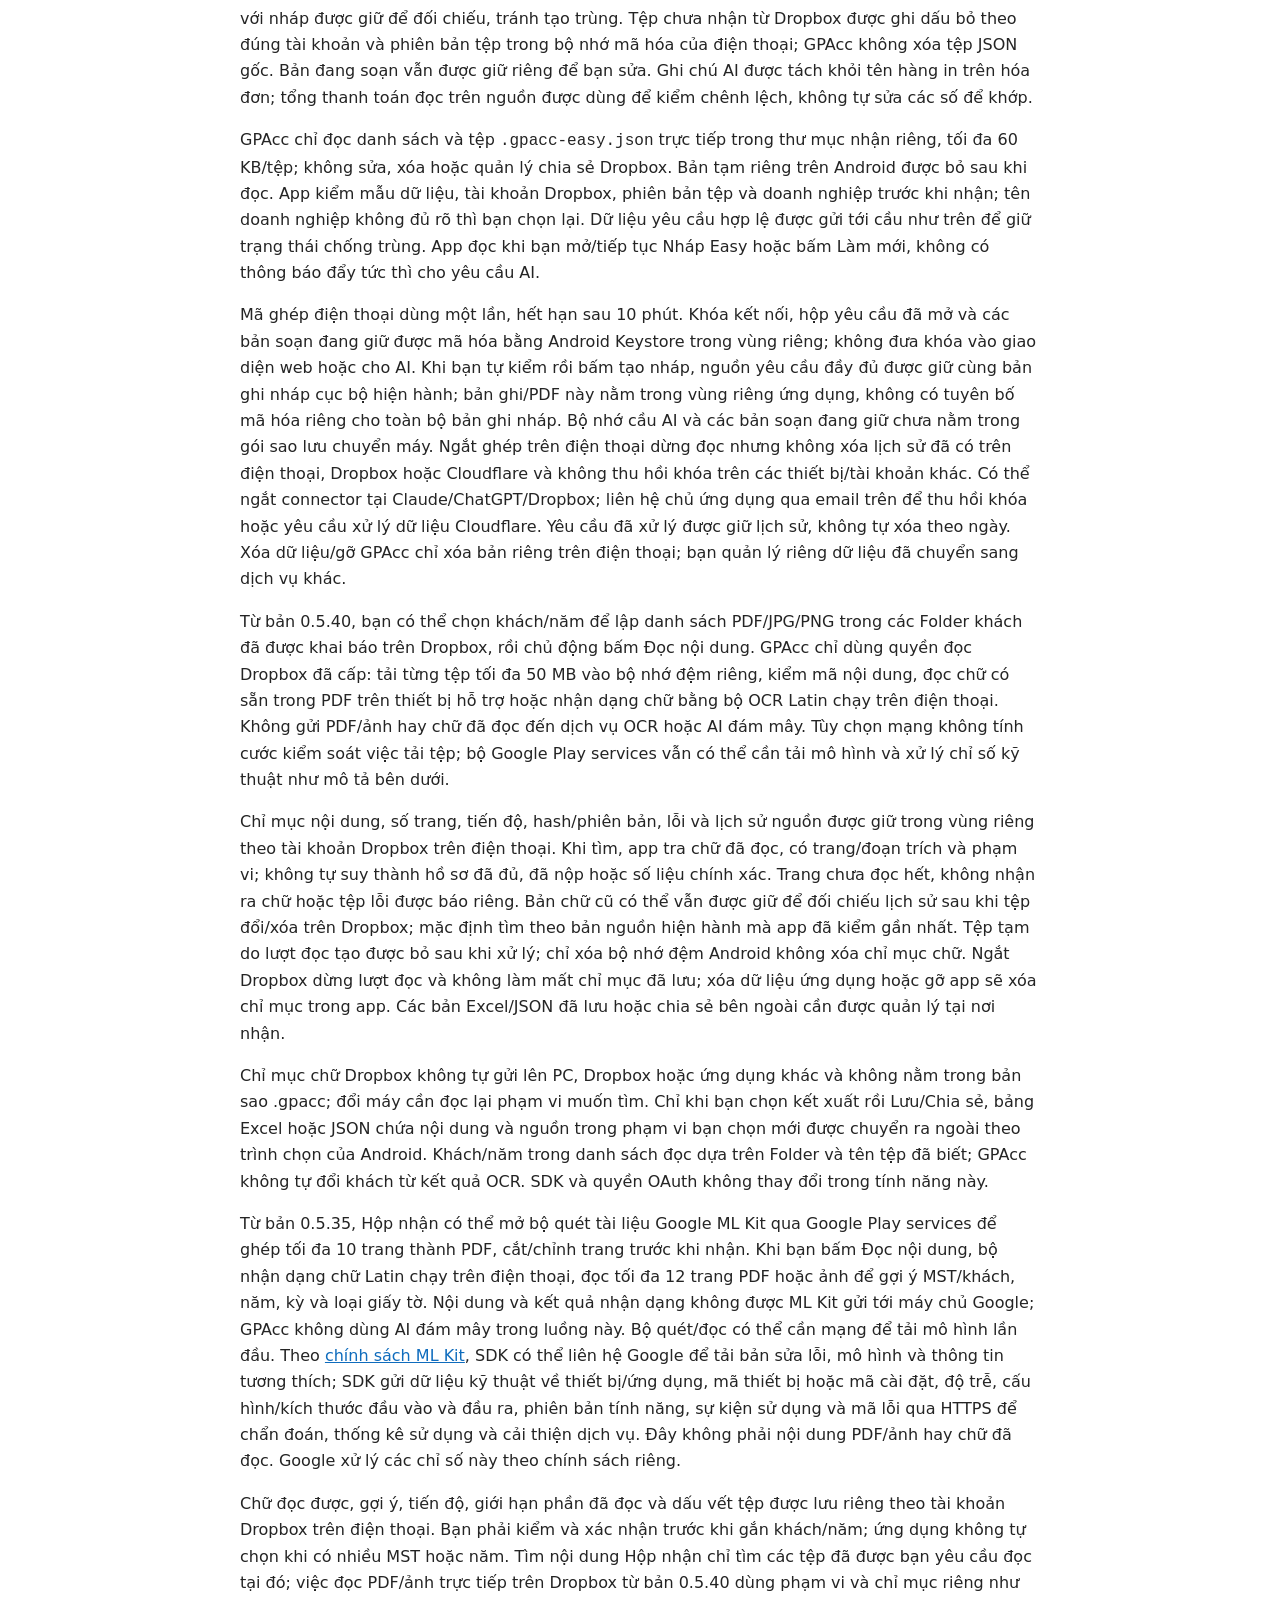
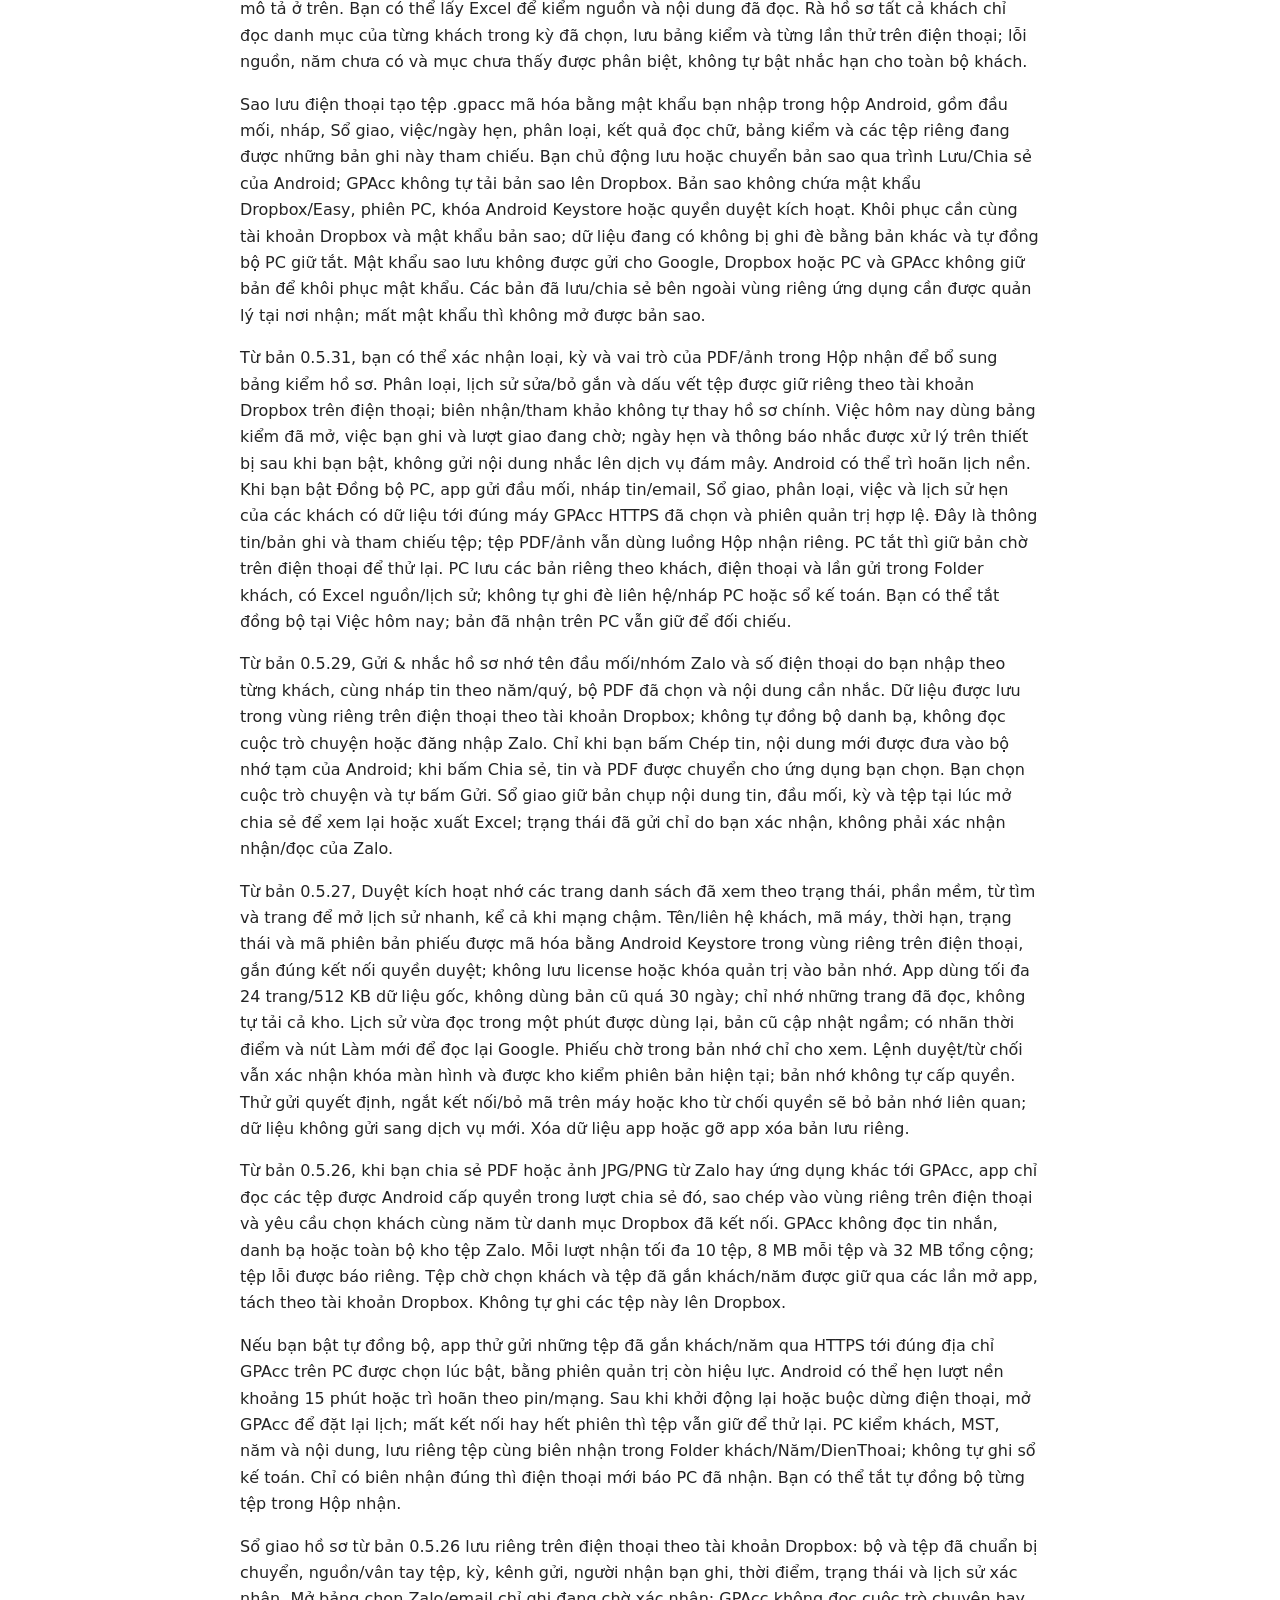
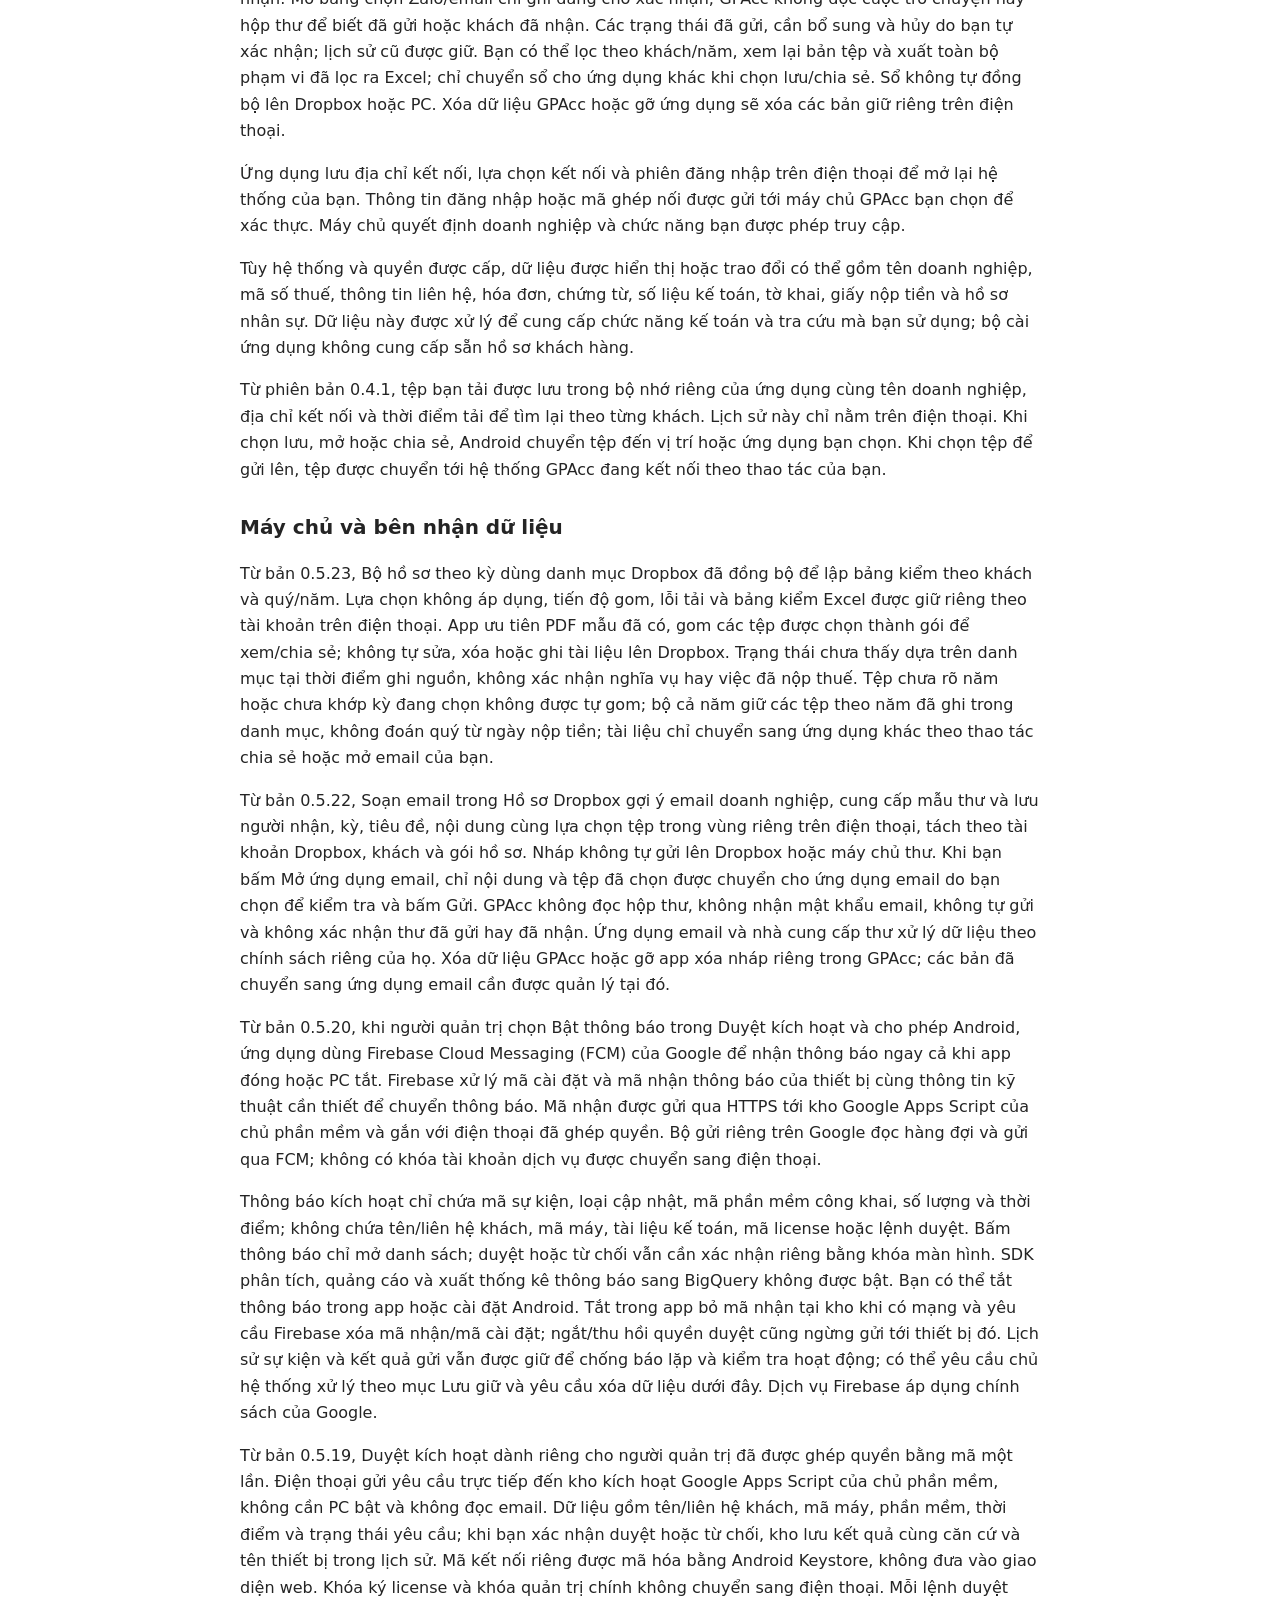
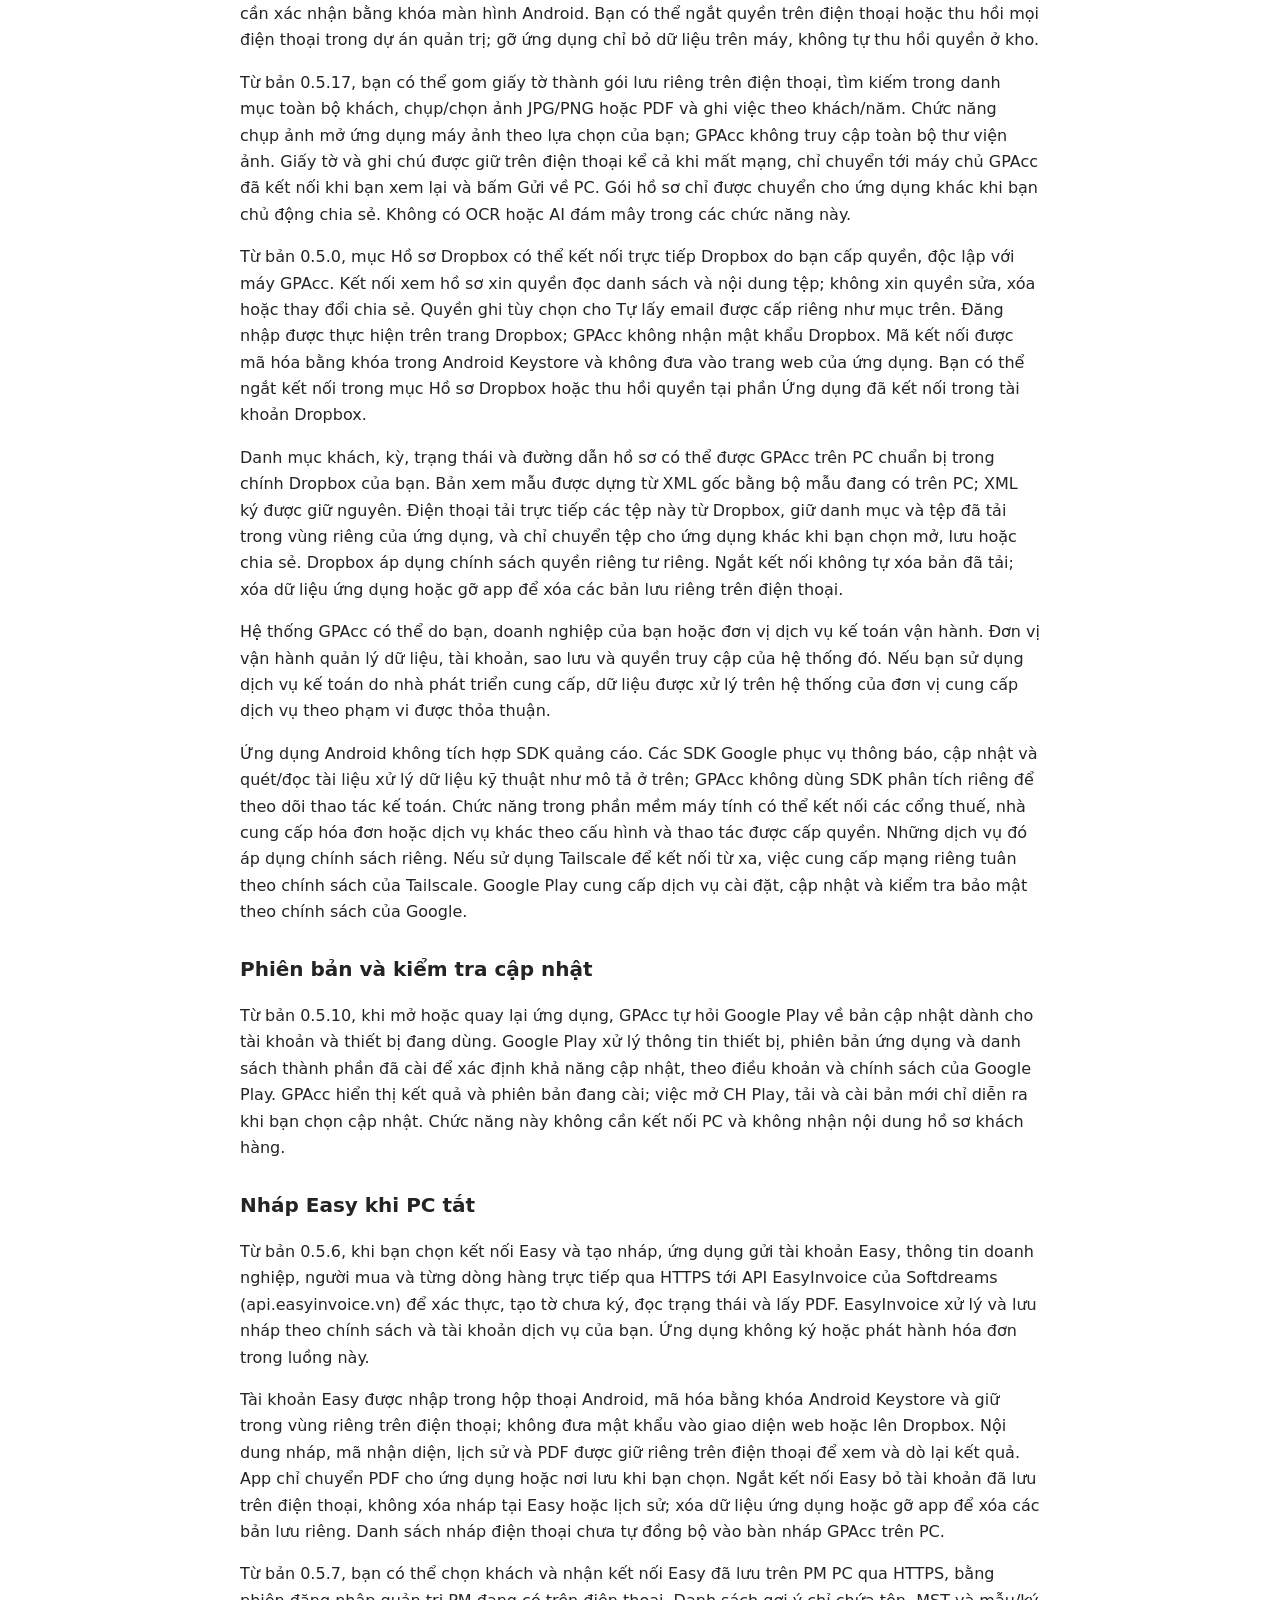
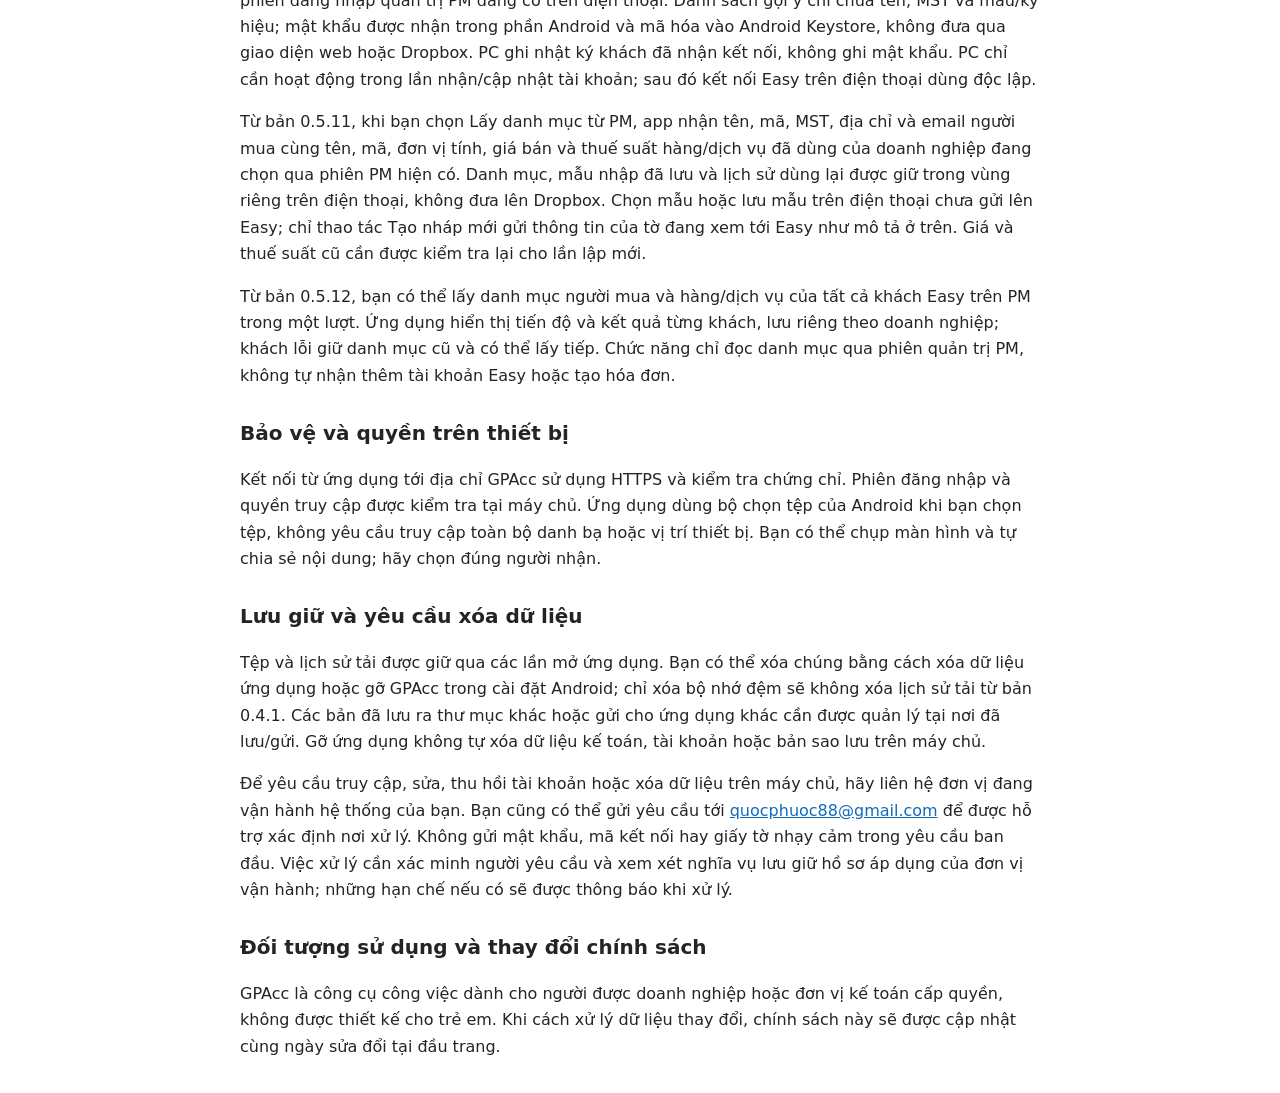
==== commit 3f5fd15a: "GPAcc 0.5.66: disclose encrypted local owner tasks and reminders" ====
--- a/privacy.html
+++ b/privacy.html
@@ -1,8 +1,10 @@
 <!doctype html><html lang="vi"><head><meta charset="utf-8"><meta name="viewport" content="width=device-width,initial-scale=1">
 <title>GPAcc — Chính sách quyền riêng tư</title>
 <style>body{font:16px/1.65 system-ui,sans-serif;color:#242424;max-width:800px;margin:auto;padding:24px}h1{font-size:28px}h2{font-size:20px;margin-top:28px}a{color:#0F6CBD}</style></head><body>
-<h1>Chính sách quyền riêng tư của GPAcc</h1><p>Cập nhật ngày 01/11/2026 · Ứng dụng Android: <strong>vn.gpacc.mobile</strong>.</p>
+<h1>Chính sách quyền riêng tư của GPAcc</h1><p>Cập nhật ngày 02/11/2026 · Ứng dụng Android: <strong>vn.gpacc.mobile</strong>.</p>
 <p>GPAcc do nhà phát triển GPAcc cung cấp, giúp người dùng kết nối với phần mềm GPAcc trên máy tính hoặc máy chủ được cấp quyền. Liên hệ về quyền riêng tư và hỗ trợ: <a href="mailto:quocphuoc88@gmail.com">quocphuoc88@gmail.com</a>.</p>
+<h2>Việc cá nhân trên điện thoại (tùy chọn từ 0.5.66)</h2>
+<p>Bạn tự ghi việc cần làm, nhóm, ghi chú, hạn/giờ nhắc và các khoản cần đóng; có thể lặp hằng tháng, lưu số tiền dự kiến/thực đóng, ngày hoàn tất và lịch sử sửa hoặc mở lại từng kỳ. Dữ liệu được mã hóa bằng Android Keystore trong vùng riêng của GPAcc, độc lập tài khoản khách hàng; không tự gửi tới PC, Dropbox, AI hoặc dịch vụ tài chính. Chức năng chỉ ghi nhận theo dõi, không chuyển tiền hoặc xác nhận giao dịch ngân hàng. Nhắc là thông báo cục bộ do bạn bật từng mục, có thể bị Android hoãn; lịch được đặt lại sau khởi động/cập nhật. Thông báo khóa màn hình không hiển thị tên việc hay số tiền. Bạn chủ động xuất Excel có dữ liệu theo tháng, các kỳ đã ghi, quy tắc và toàn bộ lịch sử/nguồn để lưu hoặc chia sẻ qua ứng dụng mình chọn. Bản sao lưu chuyển máy hiện có chưa bao gồm Việc cá nhân; gỡ ứng dụng/xóa dữ liệu sẽ xóa bản riêng trên thiết bị.</p>
 <h2>DanTriSoft trong Xuất hóa đơn (tùy chọn từ 0.5.65)</h2>
 <p>Bạn có thể kết nối riêng từng gian hàng DanTriSoft tại <code>https://dantrisoft.vn/</code> bằng tài khoản của mình. GPAcc gửi thông tin đăng nhập trực tiếp qua HTTPS tới DanTriSoft để xác thực công ty/chi nhánh, đọc đơn theo ngày và, khi bạn xác nhận hoặc bật lịch riêng, chuyển đúng các đơn được chọn sang chức năng tạo tờ eHoaDon của DanTriSoft. Dữ liệu gồm tên/MST hoặc số định danh người bán, mã gian hàng, người mua có trong đơn, hàng/dịch vụ, số lượng, tiền, thuế và trạng thái hóa đơn. GPAcc không gọi chức năng ký/xuất bản hóa đơn.</p>
 <p>Tài khoản, mật khẩu và lịch sử gửi/đối chiếu được giữ trong kho mã hóa trên điện thoại, có vùng nhận diện riêng theo nhà cung cấp để tránh nhầm với iPOS24h; có Excel đủ nguồn để bạn kiểm. Bạn tự nhập/kết nối trên điện thoại; phiên đăng nhập web không tự chuyển sang app. Lịch 15/30/60 phút mặc định tắt, bật riêng từng quán và có thể bị Android trì hoãn. Kết quả được báo bằng thông báo cục bộ, mở đúng nguồn/gian hàng; nội dung khóa màn hình dùng thông báo chung. Dữ liệu kết nối DanTriSoft không chuyển cho AI hoặc qua cầu Cloudflare; phần này chưa có trong bản sao lưu chuyển máy. Giữ chức năng và cảnh báo HTTP của nhánh iPOS riêng đã được bạn đồng ý; DanTriSoft chỉ dùng địa chỉ HTTPS đã định sẵn, không tự thử tài khoản iPOS trên DanTriSoft.</p>
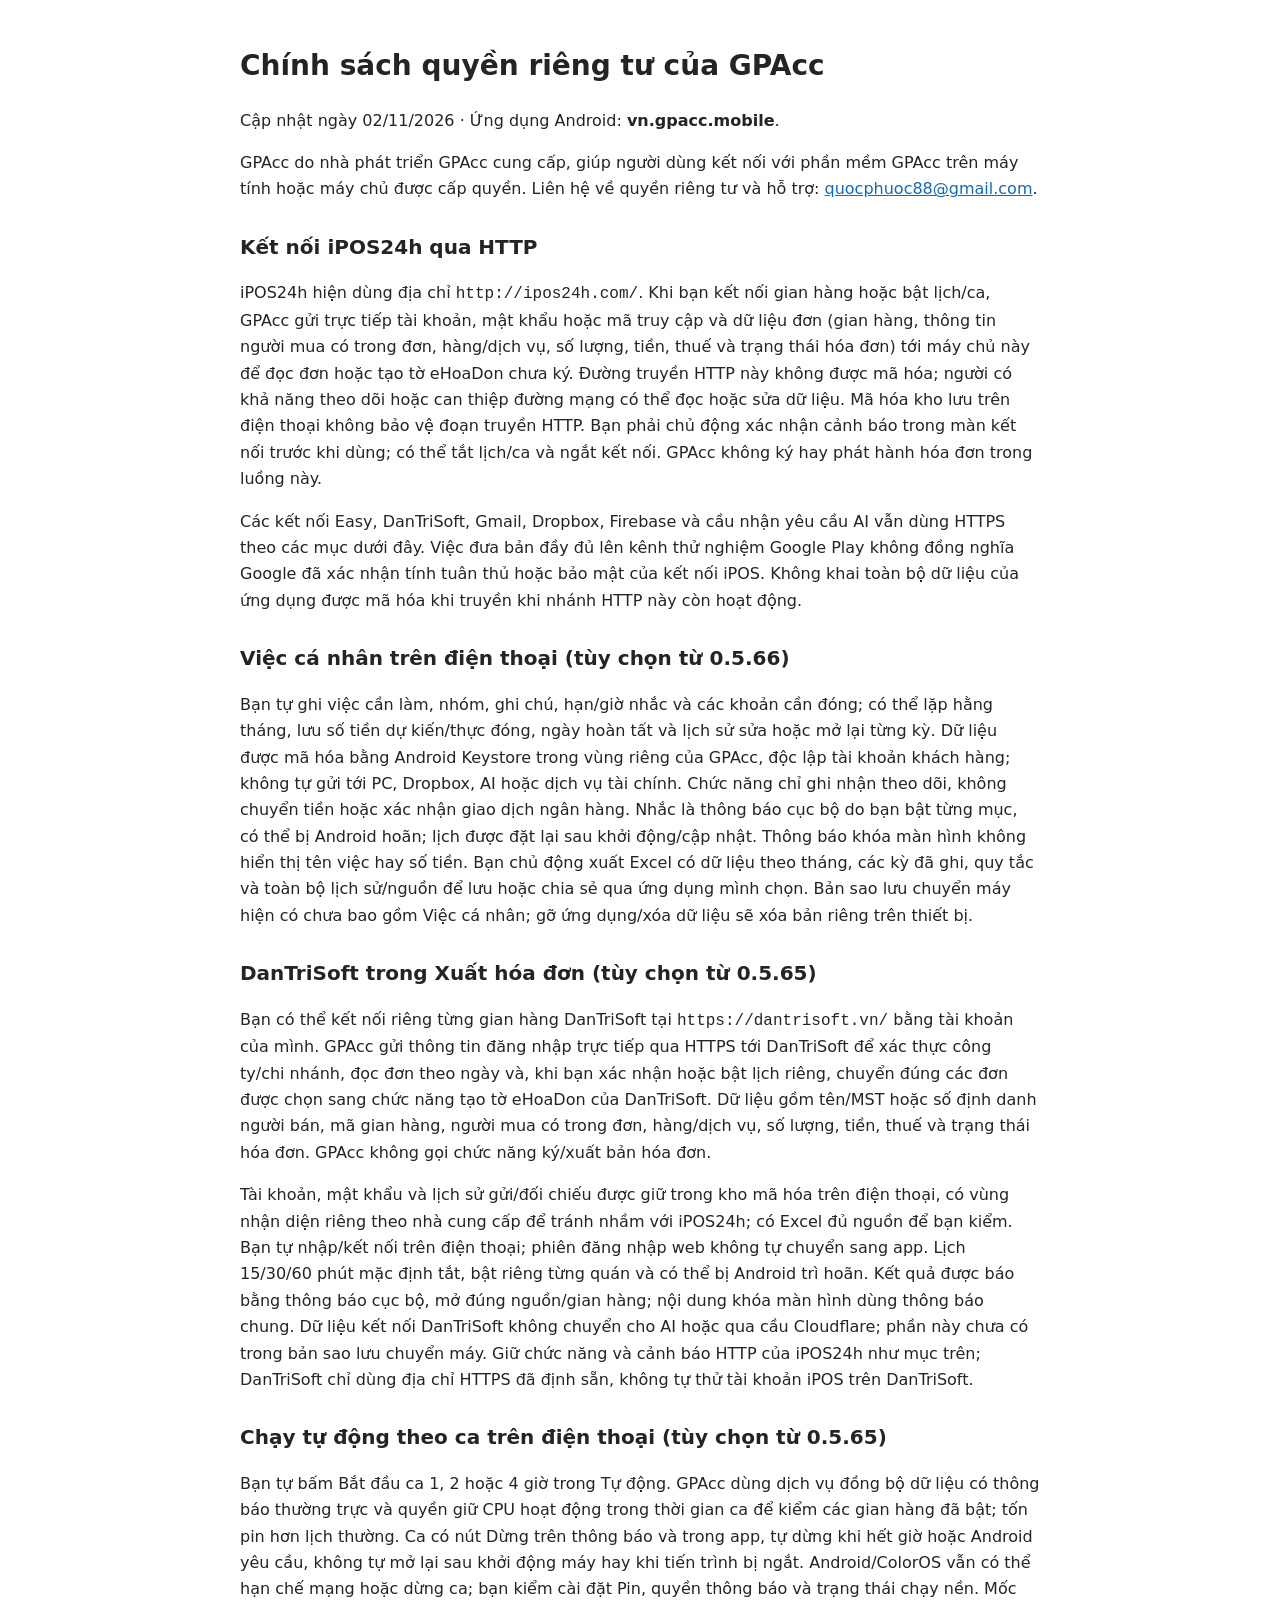
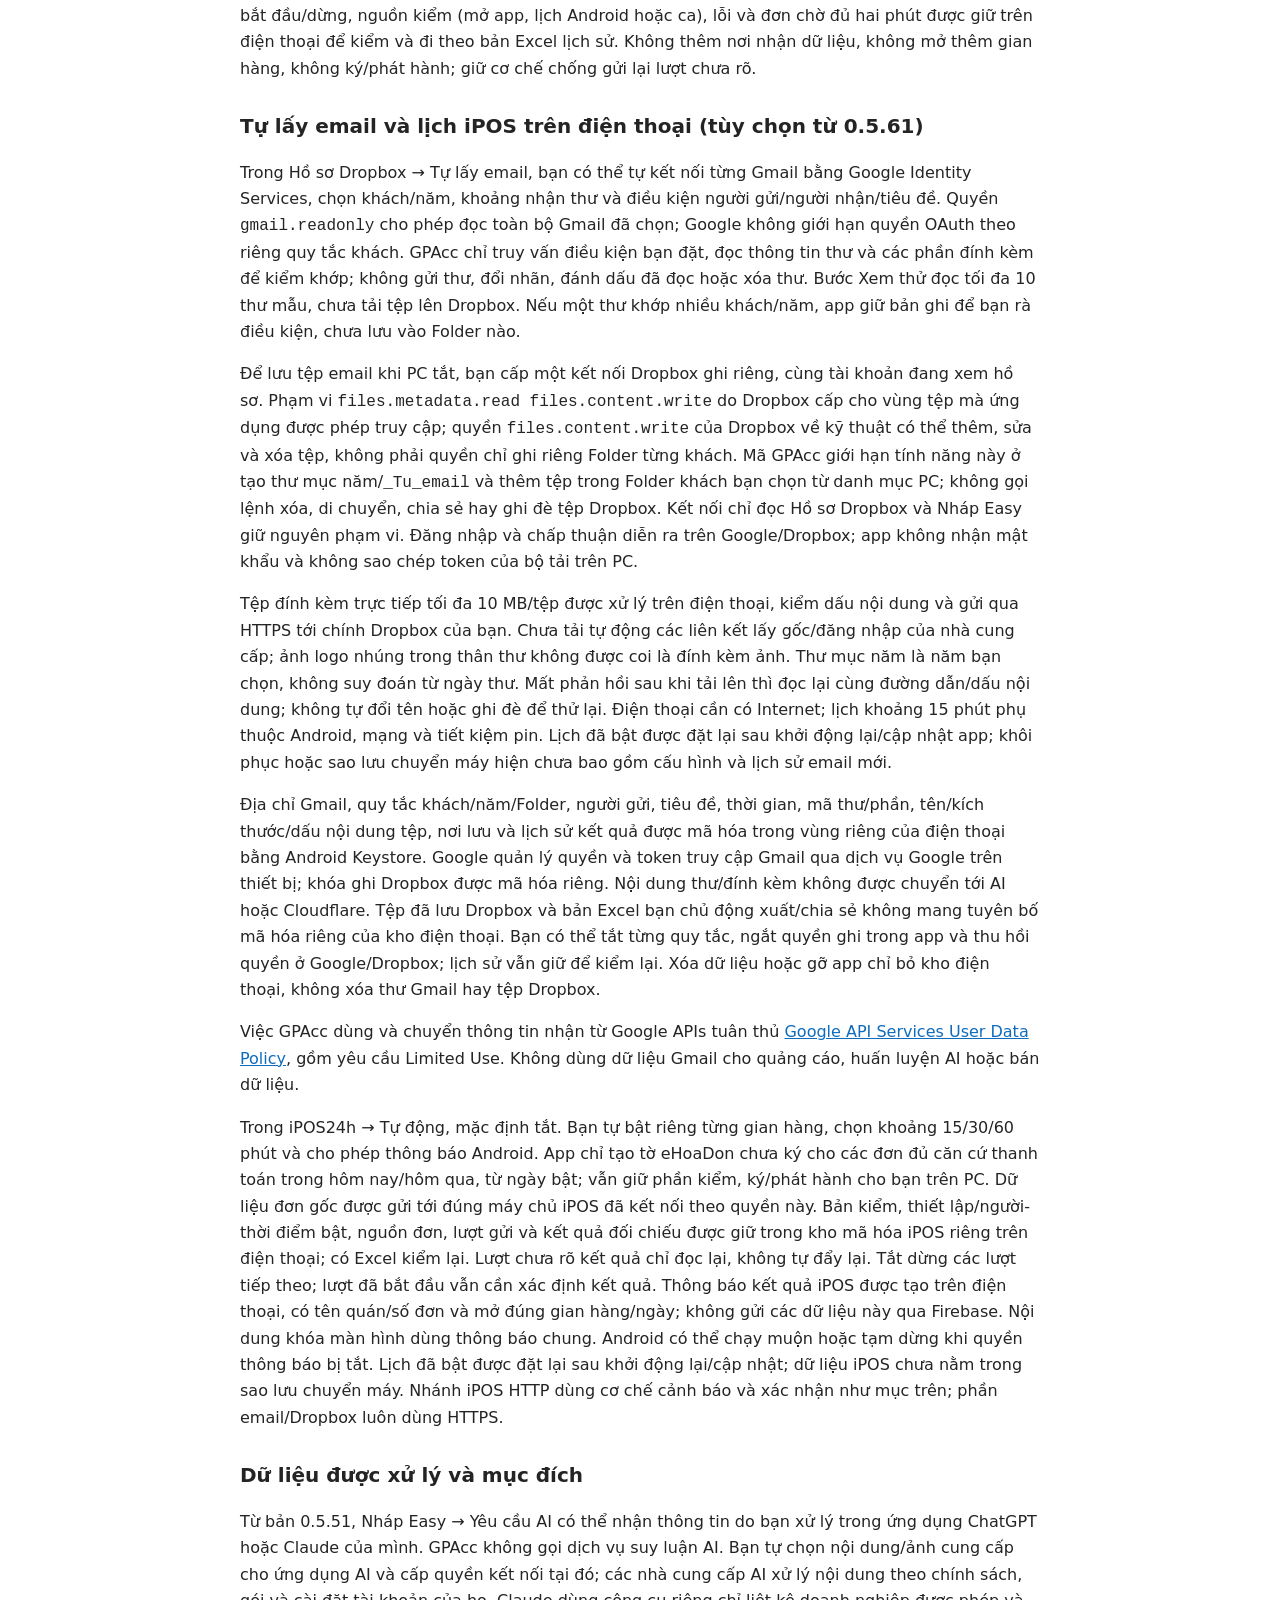
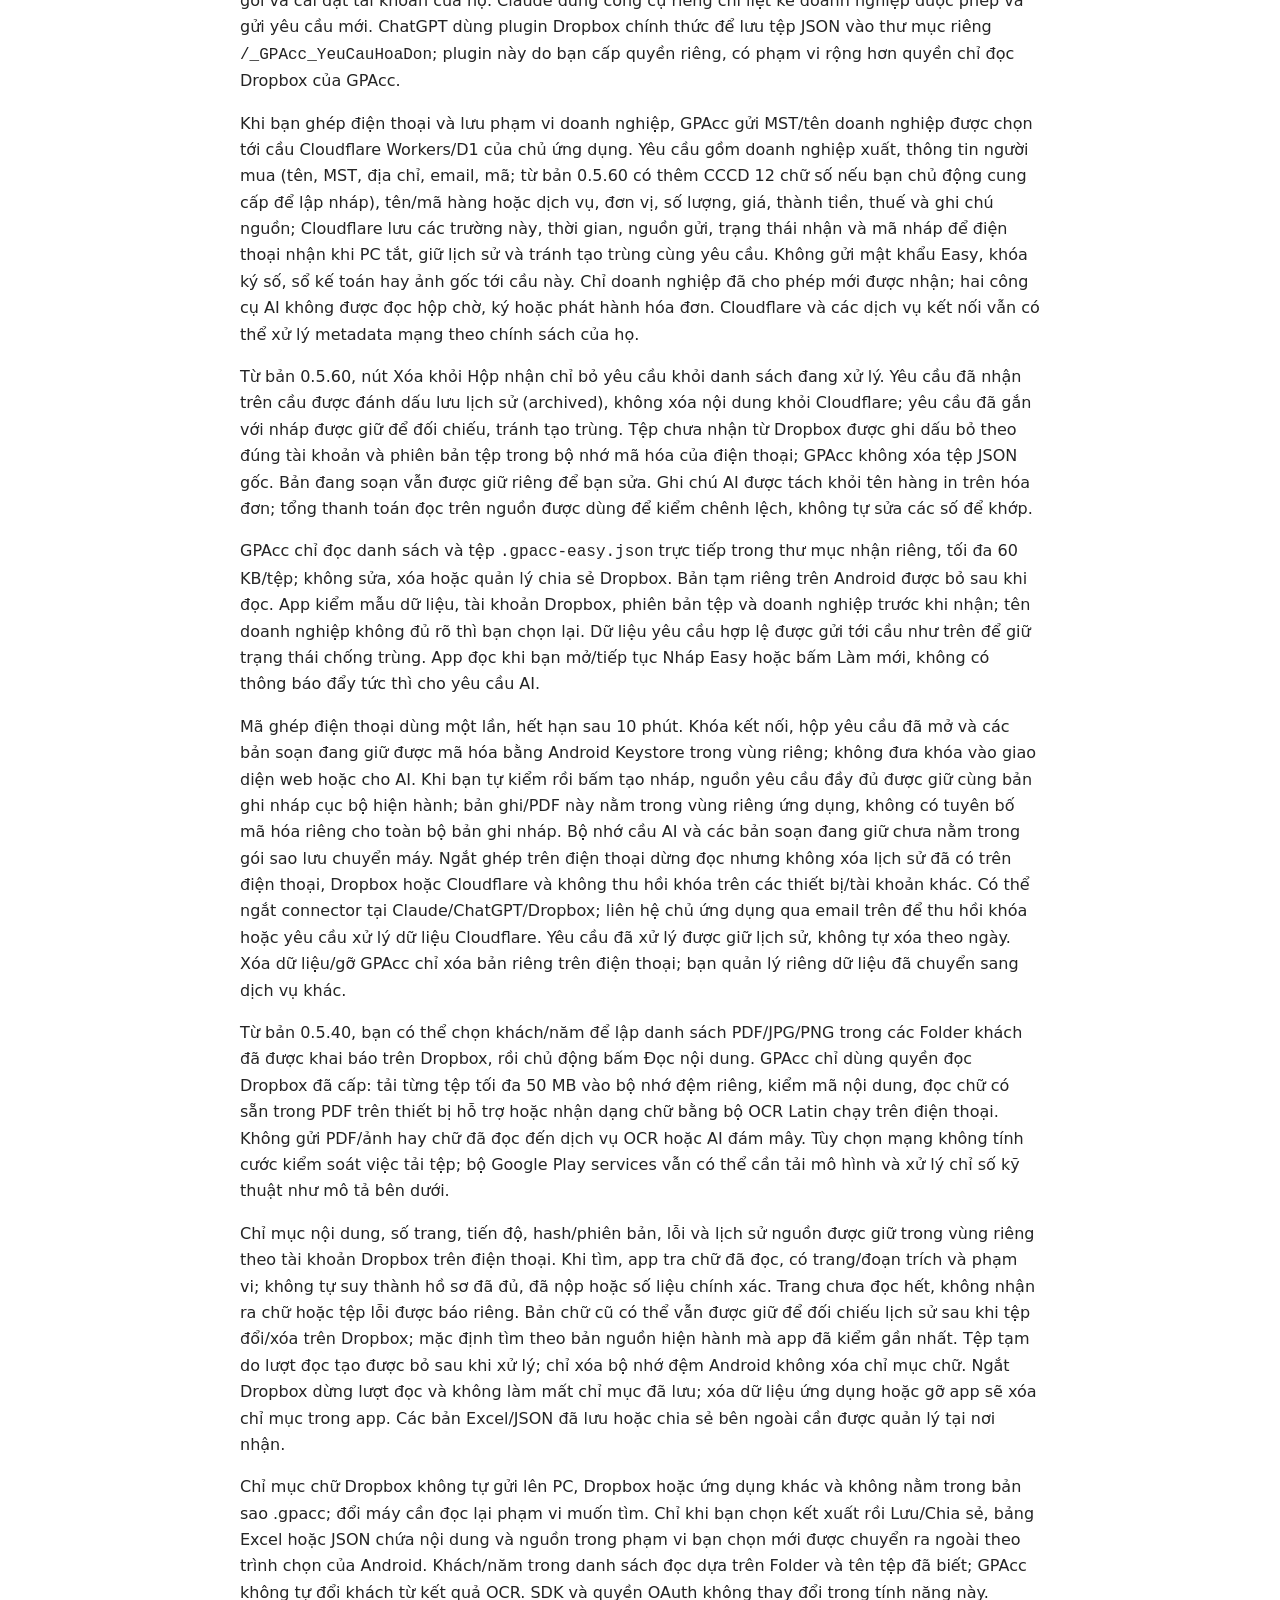
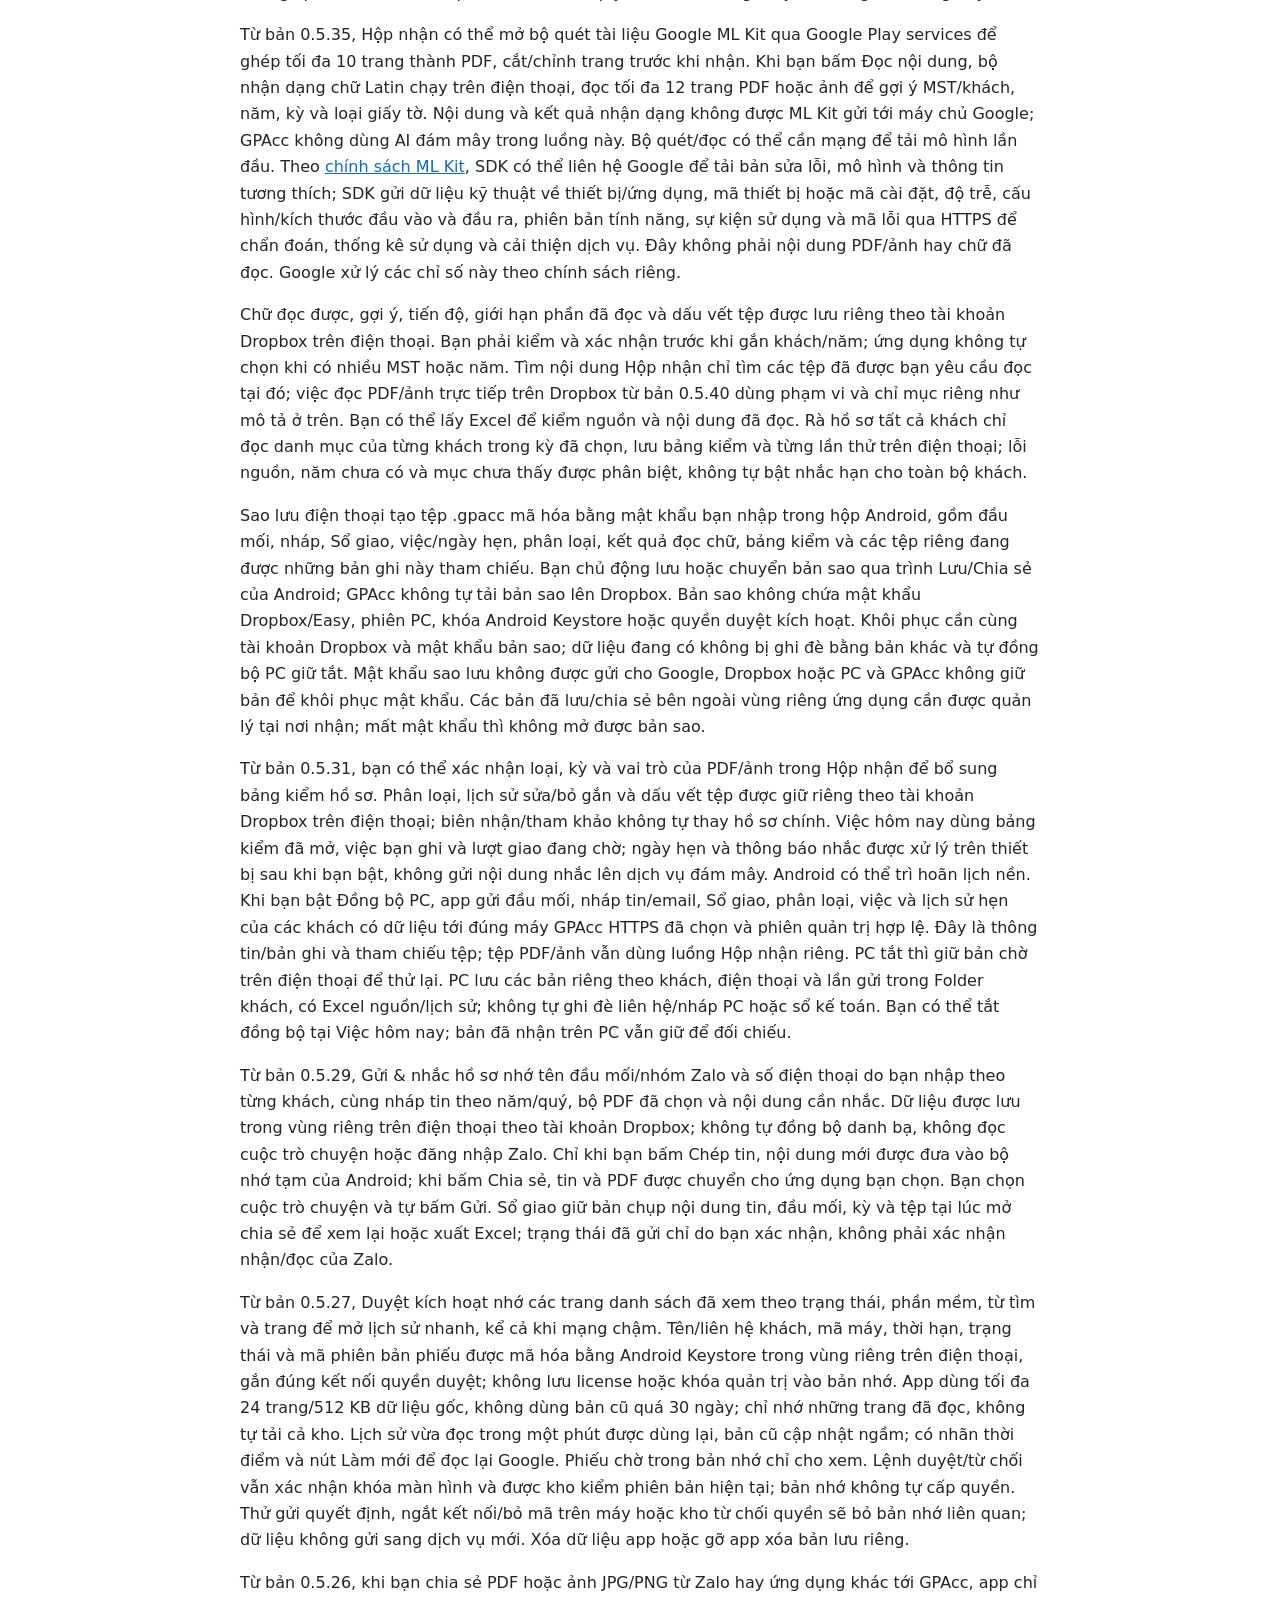
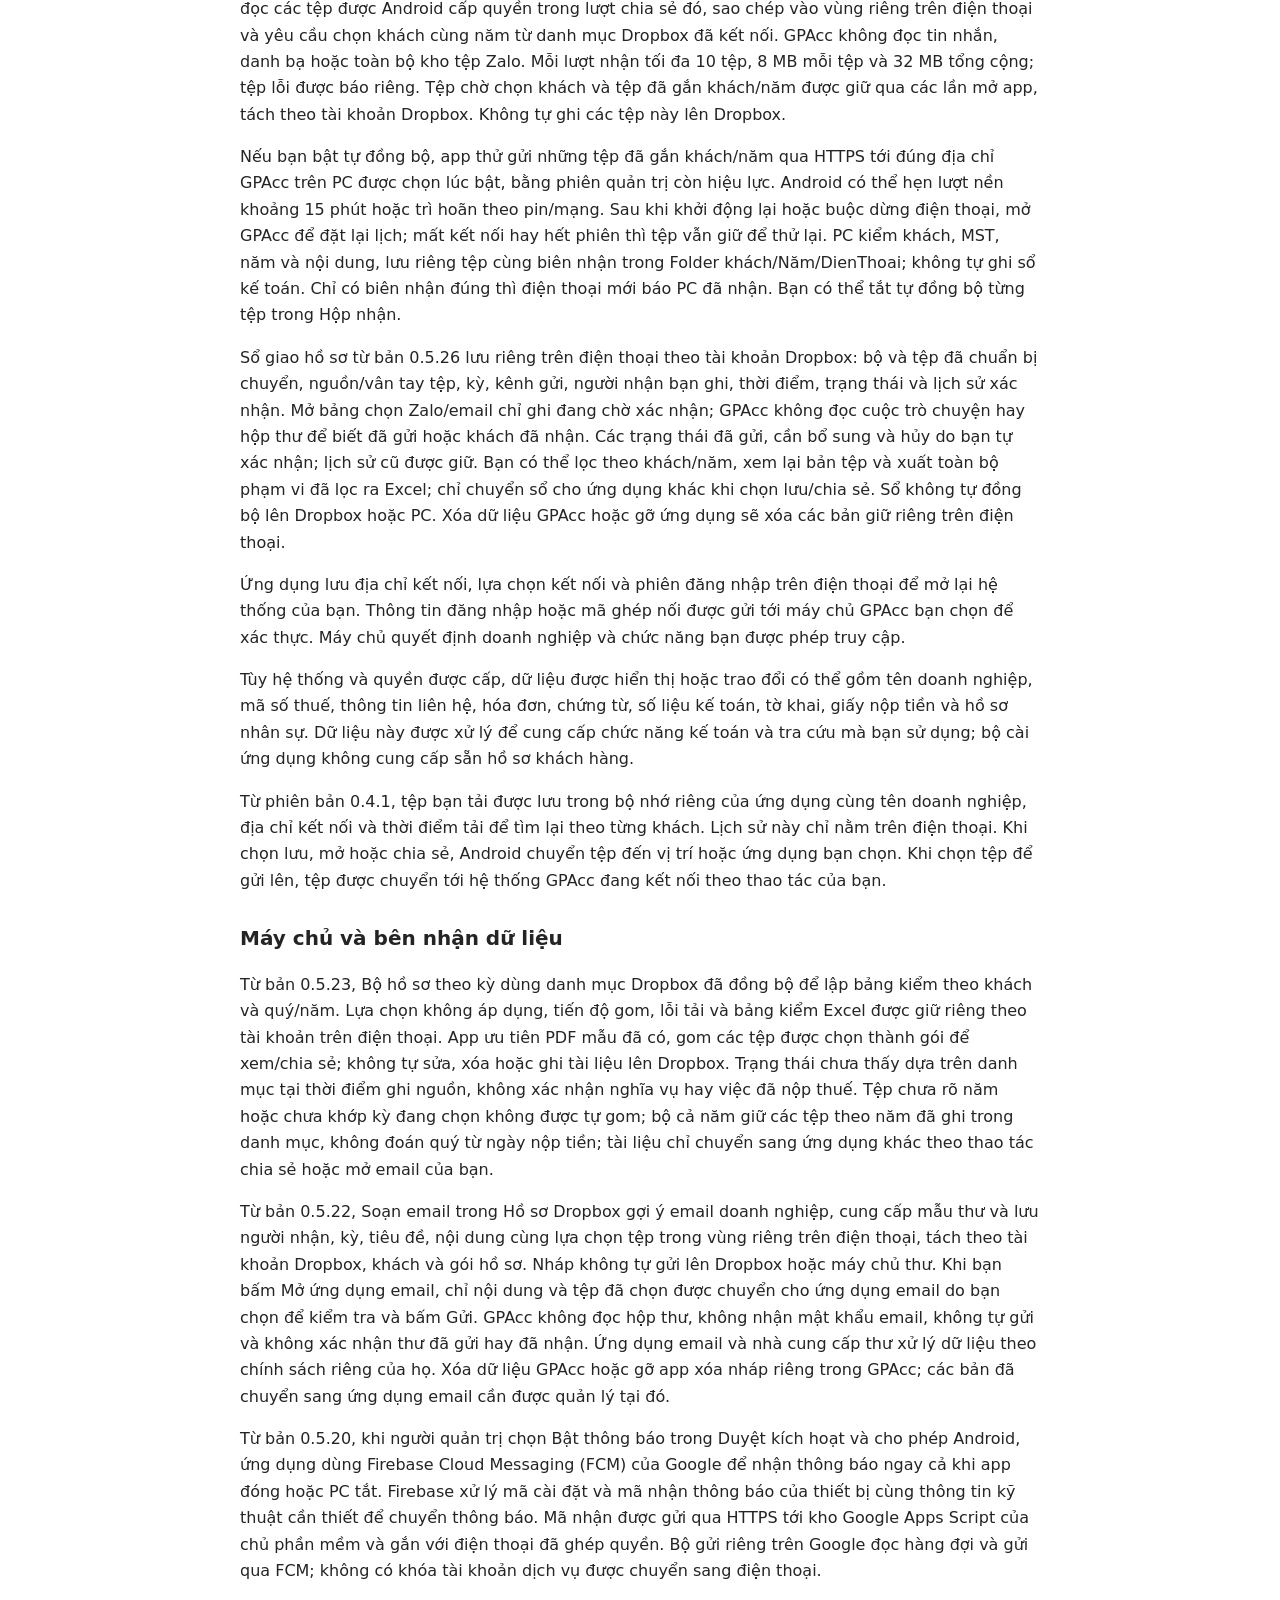
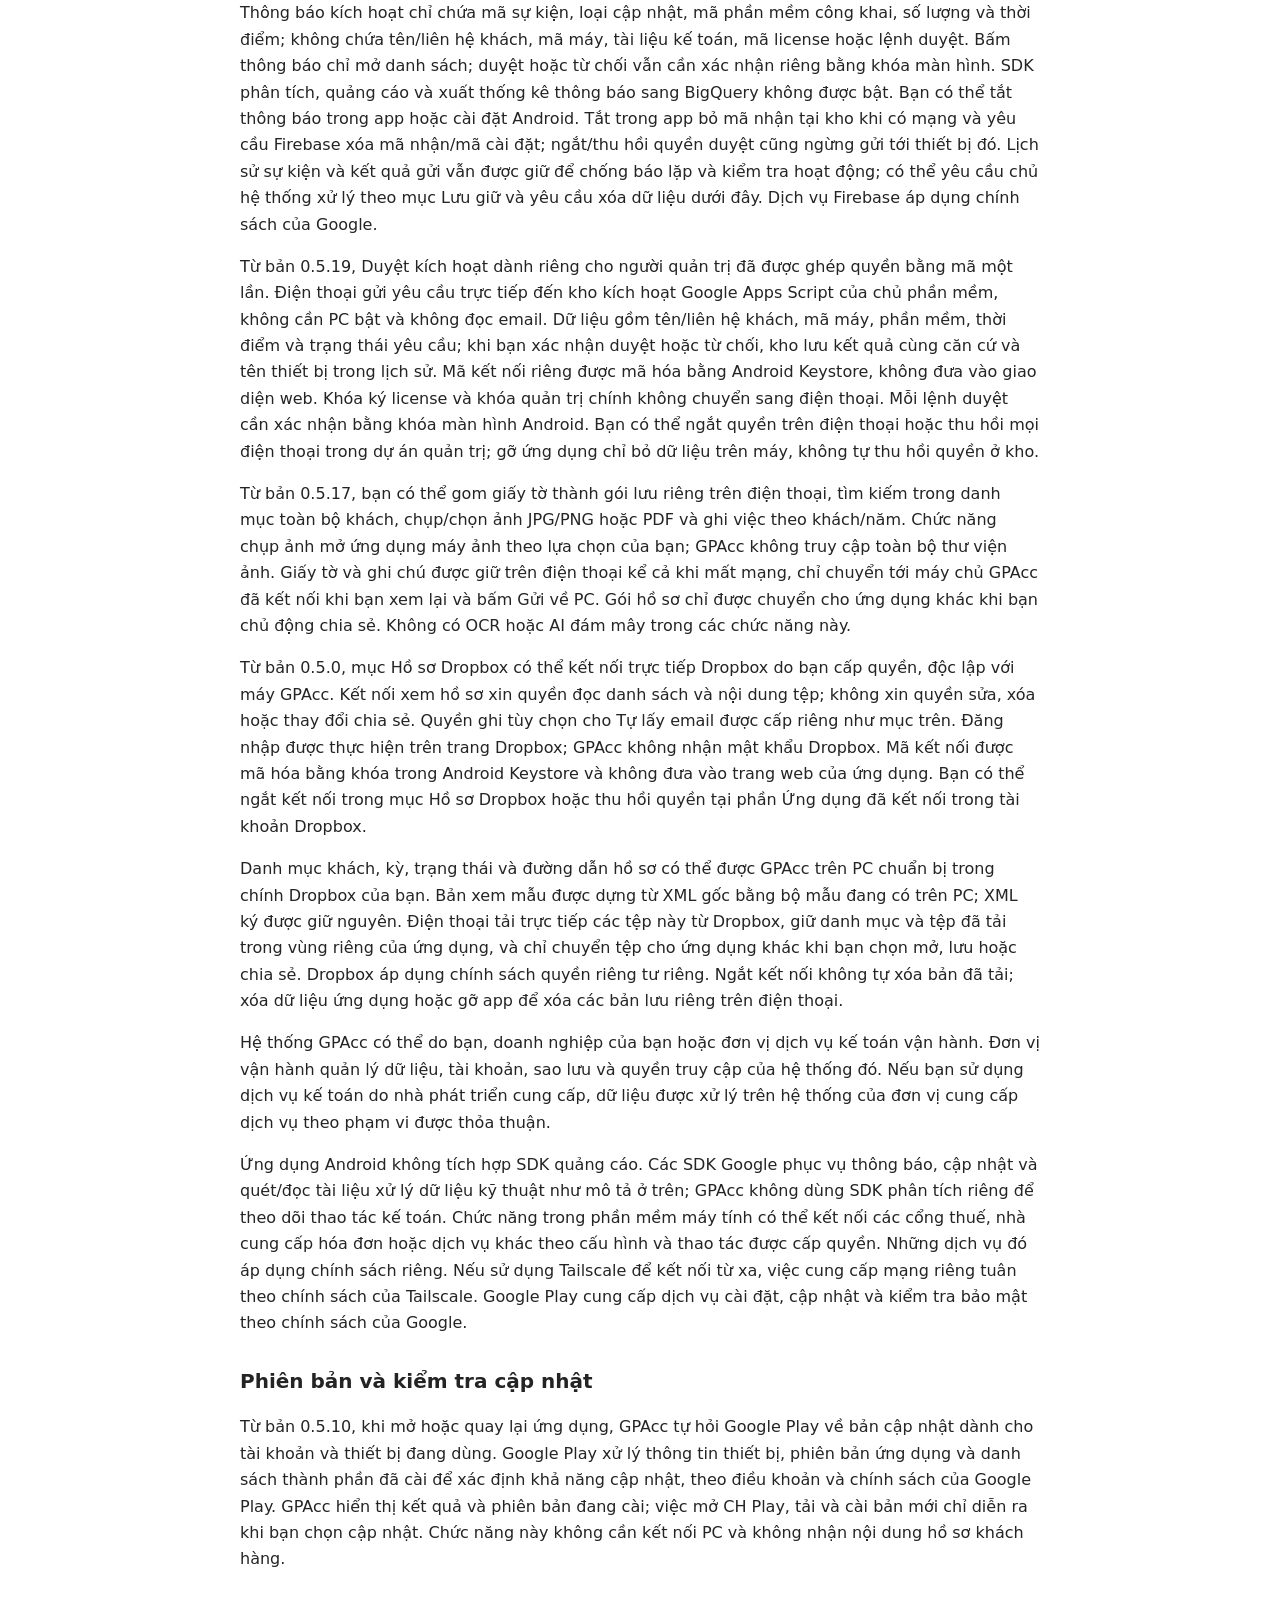
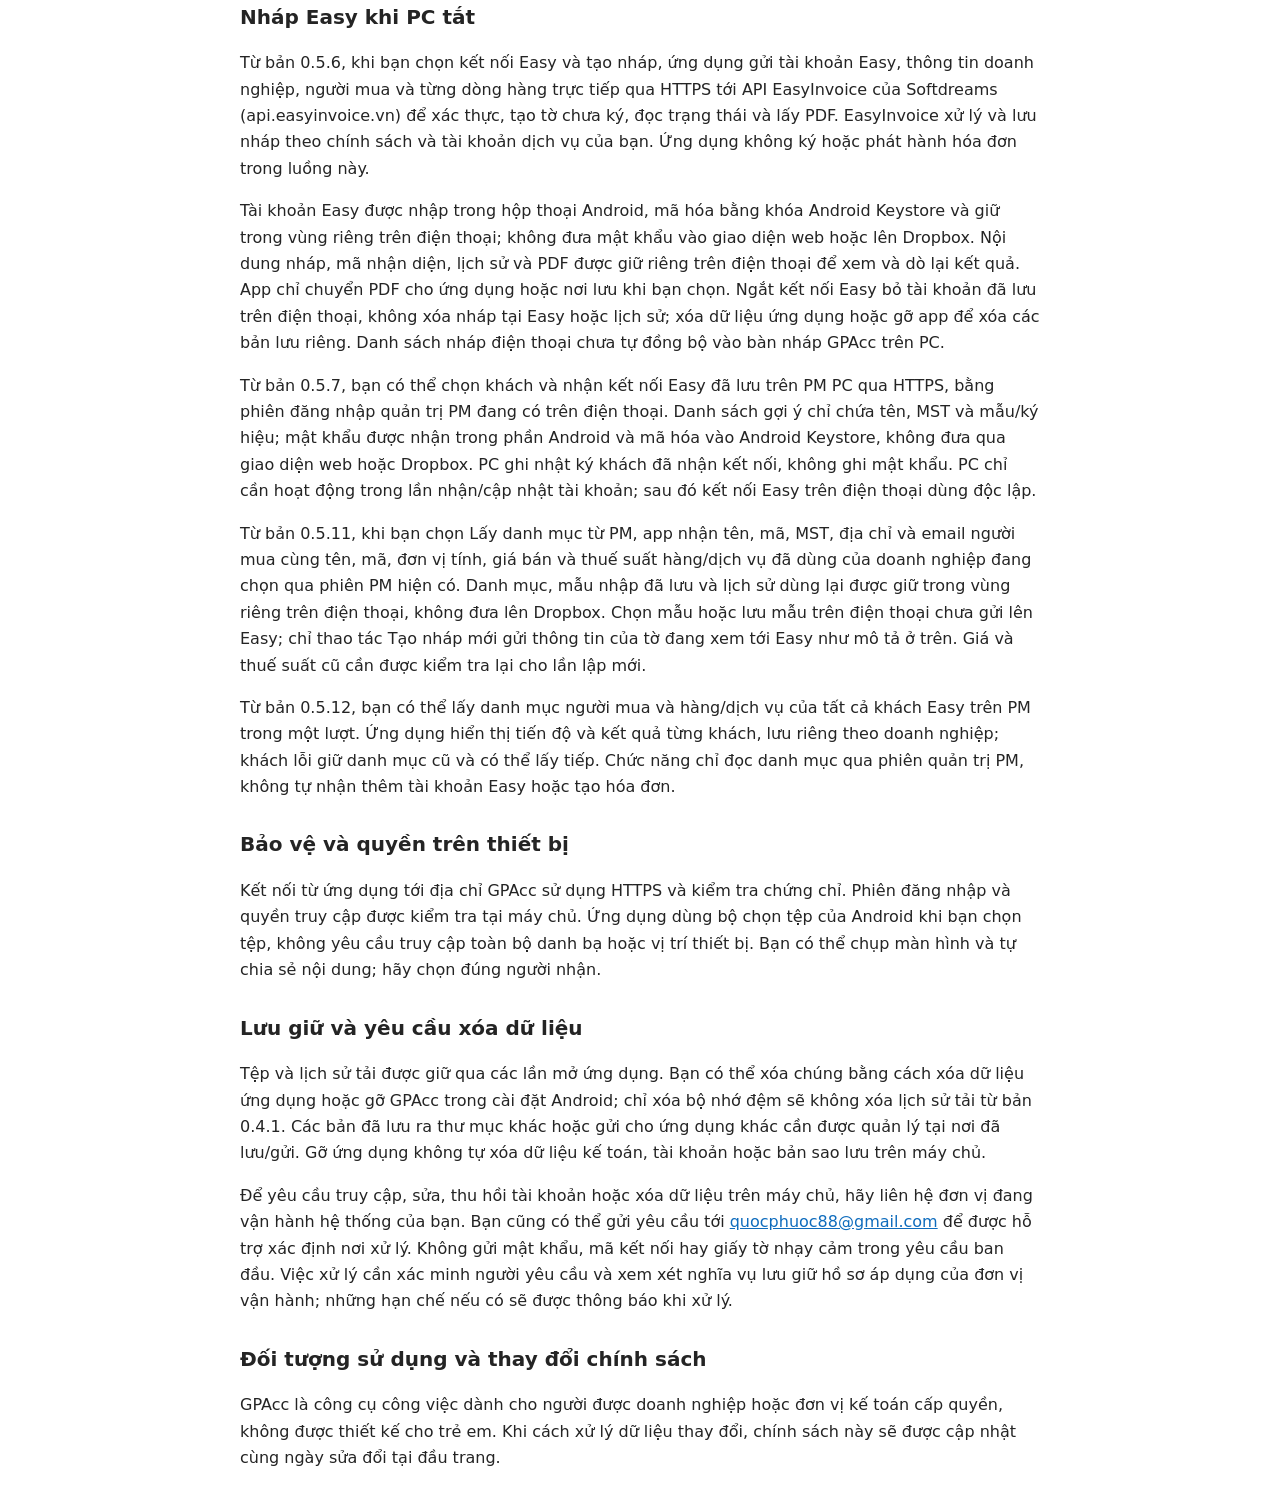
==== commit 1586069d: "GPAcc 0.5.67: disclose legacy iPOS unencrypted HTTP for approved complete internal trial" ====
--- a/privacy.html
+++ b/privacy.html
@@ -3,11 +3,15 @@
 <style>body{font:16px/1.65 system-ui,sans-serif;color:#242424;max-width:800px;margin:auto;padding:24px}h1{font-size:28px}h2{font-size:20px;margin-top:28px}a{color:#0F6CBD}</style></head><body>
 <h1>Chính sách quyền riêng tư của GPAcc</h1><p>Cập nhật ngày 02/11/2026 · Ứng dụng Android: <strong>vn.gpacc.mobile</strong>.</p>
 <p>GPAcc do nhà phát triển GPAcc cung cấp, giúp người dùng kết nối với phần mềm GPAcc trên máy tính hoặc máy chủ được cấp quyền. Liên hệ về quyền riêng tư và hỗ trợ: <a href="mailto:quocphuoc88@gmail.com">quocphuoc88@gmail.com</a>.</p>
+<h2>Kết nối iPOS24h qua HTTP</h2>
+<p>iPOS24h hiện dùng địa chỉ <code>http://ipos24h.com/</code>. Khi bạn kết nối gian hàng hoặc bật lịch/ca, GPAcc gửi trực tiếp tài khoản, mật khẩu hoặc mã truy cập và dữ liệu đơn (gian hàng, thông tin người mua có trong đơn, hàng/dịch vụ, số lượng, tiền, thuế và trạng thái hóa đơn) tới máy chủ này để đọc đơn hoặc tạo tờ eHoaDon chưa ký. Đường truyền HTTP này không được mã hóa; người có khả năng theo dõi hoặc can thiệp đường mạng có thể đọc hoặc sửa dữ liệu. Mã hóa kho lưu trên điện thoại không bảo vệ đoạn truyền HTTP. Bạn phải chủ động xác nhận cảnh báo trong màn kết nối trước khi dùng; có thể tắt lịch/ca và ngắt kết nối. GPAcc không ký hay phát hành hóa đơn trong luồng này.</p>
+<p>Các kết nối Easy, DanTriSoft, Gmail, Dropbox, Firebase và cầu nhận yêu cầu AI vẫn dùng HTTPS theo các mục dưới đây. Việc đưa bản đầy đủ lên kênh thử nghiệm Google Play không đồng nghĩa Google đã xác nhận tính tuân thủ hoặc bảo mật của kết nối iPOS. Không khai toàn bộ dữ liệu của ứng dụng được mã hóa khi truyền khi nhánh HTTP này còn hoạt động.</p>
+
 <h2>Việc cá nhân trên điện thoại (tùy chọn từ 0.5.66)</h2>
 <p>Bạn tự ghi việc cần làm, nhóm, ghi chú, hạn/giờ nhắc và các khoản cần đóng; có thể lặp hằng tháng, lưu số tiền dự kiến/thực đóng, ngày hoàn tất và lịch sử sửa hoặc mở lại từng kỳ. Dữ liệu được mã hóa bằng Android Keystore trong vùng riêng của GPAcc, độc lập tài khoản khách hàng; không tự gửi tới PC, Dropbox, AI hoặc dịch vụ tài chính. Chức năng chỉ ghi nhận theo dõi, không chuyển tiền hoặc xác nhận giao dịch ngân hàng. Nhắc là thông báo cục bộ do bạn bật từng mục, có thể bị Android hoãn; lịch được đặt lại sau khởi động/cập nhật. Thông báo khóa màn hình không hiển thị tên việc hay số tiền. Bạn chủ động xuất Excel có dữ liệu theo tháng, các kỳ đã ghi, quy tắc và toàn bộ lịch sử/nguồn để lưu hoặc chia sẻ qua ứng dụng mình chọn. Bản sao lưu chuyển máy hiện có chưa bao gồm Việc cá nhân; gỡ ứng dụng/xóa dữ liệu sẽ xóa bản riêng trên thiết bị.</p>
 <h2>DanTriSoft trong Xuất hóa đơn (tùy chọn từ 0.5.65)</h2>
 <p>Bạn có thể kết nối riêng từng gian hàng DanTriSoft tại <code>https://dantrisoft.vn/</code> bằng tài khoản của mình. GPAcc gửi thông tin đăng nhập trực tiếp qua HTTPS tới DanTriSoft để xác thực công ty/chi nhánh, đọc đơn theo ngày và, khi bạn xác nhận hoặc bật lịch riêng, chuyển đúng các đơn được chọn sang chức năng tạo tờ eHoaDon của DanTriSoft. Dữ liệu gồm tên/MST hoặc số định danh người bán, mã gian hàng, người mua có trong đơn, hàng/dịch vụ, số lượng, tiền, thuế và trạng thái hóa đơn. GPAcc không gọi chức năng ký/xuất bản hóa đơn.</p>
-<p>Tài khoản, mật khẩu và lịch sử gửi/đối chiếu được giữ trong kho mã hóa trên điện thoại, có vùng nhận diện riêng theo nhà cung cấp để tránh nhầm với iPOS24h; có Excel đủ nguồn để bạn kiểm. Bạn tự nhập/kết nối trên điện thoại; phiên đăng nhập web không tự chuyển sang app. Lịch 15/30/60 phút mặc định tắt, bật riêng từng quán và có thể bị Android trì hoãn. Kết quả được báo bằng thông báo cục bộ, mở đúng nguồn/gian hàng; nội dung khóa màn hình dùng thông báo chung. Dữ liệu kết nối DanTriSoft không chuyển cho AI hoặc qua cầu Cloudflare; phần này chưa có trong bản sao lưu chuyển máy. Giữ chức năng và cảnh báo HTTP của nhánh iPOS riêng đã được bạn đồng ý; DanTriSoft chỉ dùng địa chỉ HTTPS đã định sẵn, không tự thử tài khoản iPOS trên DanTriSoft.</p>
+<p>Tài khoản, mật khẩu và lịch sử gửi/đối chiếu được giữ trong kho mã hóa trên điện thoại, có vùng nhận diện riêng theo nhà cung cấp để tránh nhầm với iPOS24h; có Excel đủ nguồn để bạn kiểm. Bạn tự nhập/kết nối trên điện thoại; phiên đăng nhập web không tự chuyển sang app. Lịch 15/30/60 phút mặc định tắt, bật riêng từng quán và có thể bị Android trì hoãn. Kết quả được báo bằng thông báo cục bộ, mở đúng nguồn/gian hàng; nội dung khóa màn hình dùng thông báo chung. Dữ liệu kết nối DanTriSoft không chuyển cho AI hoặc qua cầu Cloudflare; phần này chưa có trong bản sao lưu chuyển máy. Giữ chức năng và cảnh báo HTTP của iPOS24h như mục trên; DanTriSoft chỉ dùng địa chỉ HTTPS đã định sẵn, không tự thử tài khoản iPOS trên DanTriSoft.</p>
 <h2>Chạy tự động theo ca trên điện thoại (tùy chọn từ 0.5.65)</h2>
 <p>Bạn tự bấm Bắt đầu ca 1, 2 hoặc 4 giờ trong Tự động. GPAcc dùng dịch vụ đồng bộ dữ liệu có thông báo thường trực và quyền giữ CPU hoạt động trong thời gian ca để kiểm các gian hàng đã bật; tốn pin hơn lịch thường. Ca có nút Dừng trên thông báo và trong app, tự dừng khi hết giờ hoặc Android yêu cầu, không tự mở lại sau khởi động máy hay khi tiến trình bị ngắt. Android/ColorOS vẫn có thể hạn chế mạng hoặc dừng ca; bạn kiểm cài đặt Pin, quyền thông báo và trạng thái chạy nền. Mốc bắt đầu/dừng, nguồn kiểm (mở app, lịch Android hoặc ca), lỗi và đơn chờ đủ hai phút được giữ trên điện thoại để kiểm và đi theo bản Excel lịch sử. Không thêm nơi nhận dữ liệu, không mở thêm gian hàng, không ký/phát hành; giữ cơ chế chống gửi lại lượt chưa rõ.</p>
 <h2>Tự lấy email và lịch iPOS trên điện thoại (tùy chọn từ 0.5.61)</h2>
@@ -16,7 +20,7 @@
 <p>Tệp đính kèm trực tiếp tối đa 10 MB/tệp được xử lý trên điện thoại, kiểm dấu nội dung và gửi qua HTTPS tới chính Dropbox của bạn. Chưa tải tự động các liên kết lấy gốc/đăng nhập của nhà cung cấp; ảnh logo nhúng trong thân thư không được coi là đính kèm ảnh. Thư mục năm là năm bạn chọn, không suy đoán từ ngày thư. Mất phản hồi sau khi tải lên thì đọc lại cùng đường dẫn/dấu nội dung; không tự đổi tên hoặc ghi đè để thử lại. Điện thoại cần có Internet; lịch khoảng 15 phút phụ thuộc Android, mạng và tiết kiệm pin. Lịch đã bật được đặt lại sau khởi động lại/cập nhật app; khôi phục hoặc sao lưu chuyển máy hiện chưa bao gồm cấu hình và lịch sử email mới.</p>
 <p>Địa chỉ Gmail, quy tắc khách/năm/Folder, người gửi, tiêu đề, thời gian, mã thư/phần, tên/kích thước/dấu nội dung tệp, nơi lưu và lịch sử kết quả được mã hóa trong vùng riêng của điện thoại bằng Android Keystore. Google quản lý quyền và token truy cập Gmail qua dịch vụ Google trên thiết bị; khóa ghi Dropbox được mã hóa riêng. Nội dung thư/đính kèm không được chuyển tới AI hoặc Cloudflare. Tệp đã lưu Dropbox và bản Excel bạn chủ động xuất/chia sẻ không mang tuyên bố mã hóa riêng của kho điện thoại. Bạn có thể tắt từng quy tắc, ngắt quyền ghi trong app và thu hồi quyền ở Google/Dropbox; lịch sử vẫn giữ để kiểm lại. Xóa dữ liệu hoặc gỡ app chỉ bỏ kho điện thoại, không xóa thư Gmail hay tệp Dropbox.</p>
 <p>Việc GPAcc dùng và chuyển thông tin nhận từ Google APIs tuân thủ <a href="https://developers.google.com/terms/api-services-user-data-policy">Google API Services User Data Policy</a>, gồm yêu cầu Limited Use. Không dùng dữ liệu Gmail cho quảng cáo, huấn luyện AI hoặc bán dữ liệu.</p>
-<p>Trong iPOS24h → Tự động, mặc định tắt. Bạn tự bật riêng từng gian hàng, chọn khoảng 15/30/60 phút và cho phép thông báo Android. App chỉ tạo tờ eHoaDon chưa ký cho các đơn đủ căn cứ thanh toán trong hôm nay/hôm qua, từ ngày bật; vẫn giữ phần kiểm, ký/phát hành cho bạn trên PC. Dữ liệu đơn gốc được gửi tới đúng máy chủ iPOS đã kết nối theo quyền này. Bản kiểm, thiết lập/người-thời điểm bật, nguồn đơn, lượt gửi và kết quả đối chiếu được giữ trong kho mã hóa iPOS riêng trên điện thoại; có Excel kiểm lại. Lượt chưa rõ kết quả chỉ đọc lại, không tự đẩy lại. Tắt dừng các lượt tiếp theo; lượt đã bắt đầu vẫn cần xác định kết quả. Thông báo kết quả iPOS được tạo trên điện thoại, có tên quán/số đơn và mở đúng gian hàng/ngày; không gửi các dữ liệu này qua Firebase. Nội dung khóa màn hình dùng thông báo chung. Android có thể chạy muộn hoặc tạm dừng khi quyền thông báo bị tắt. Lịch đã bật được đặt lại sau khởi động lại/cập nhật; dữ liệu iPOS chưa nằm trong sao lưu chuyển máy. Nhánh iPOS HTTP thử riêng vẫn dùng cơ chế đã được bạn chấp thuận trước đó; phần email/Dropbox luôn dùng HTTPS.</p>
+<p>Trong iPOS24h → Tự động, mặc định tắt. Bạn tự bật riêng từng gian hàng, chọn khoảng 15/30/60 phút và cho phép thông báo Android. App chỉ tạo tờ eHoaDon chưa ký cho các đơn đủ căn cứ thanh toán trong hôm nay/hôm qua, từ ngày bật; vẫn giữ phần kiểm, ký/phát hành cho bạn trên PC. Dữ liệu đơn gốc được gửi tới đúng máy chủ iPOS đã kết nối theo quyền này. Bản kiểm, thiết lập/người-thời điểm bật, nguồn đơn, lượt gửi và kết quả đối chiếu được giữ trong kho mã hóa iPOS riêng trên điện thoại; có Excel kiểm lại. Lượt chưa rõ kết quả chỉ đọc lại, không tự đẩy lại. Tắt dừng các lượt tiếp theo; lượt đã bắt đầu vẫn cần xác định kết quả. Thông báo kết quả iPOS được tạo trên điện thoại, có tên quán/số đơn và mở đúng gian hàng/ngày; không gửi các dữ liệu này qua Firebase. Nội dung khóa màn hình dùng thông báo chung. Android có thể chạy muộn hoặc tạm dừng khi quyền thông báo bị tắt. Lịch đã bật được đặt lại sau khởi động lại/cập nhật; dữ liệu iPOS chưa nằm trong sao lưu chuyển máy. Nhánh iPOS HTTP dùng cơ chế cảnh báo và xác nhận như mục trên; phần email/Dropbox luôn dùng HTTPS.</p>
 
 <h2>Dữ liệu được xử lý và mục đích</h2>
 <p>Từ bản 0.5.51, Nháp Easy → Yêu cầu AI có thể nhận thông tin do bạn xử lý trong ứng dụng ChatGPT hoặc Claude của mình. GPAcc không gọi dịch vụ suy luận AI. Bạn tự chọn nội dung/ảnh cung cấp cho ứng dụng AI và cấp quyền kết nối tại đó; các nhà cung cấp AI xử lý nội dung theo chính sách, gói và cài đặt tài khoản của họ. Claude dùng công cụ riêng chỉ liệt kê doanh nghiệp được phép và gửi yêu cầu mới. ChatGPT dùng plugin Dropbox chính thức để lưu tệp JSON vào thư mục riêng <code>/_GPAcc_YeuCauHoaDon</code>; plugin này do bạn cấp quyền riêng, có phạm vi rộng hơn quyền chỉ đọc Dropbox của GPAcc.</p>
